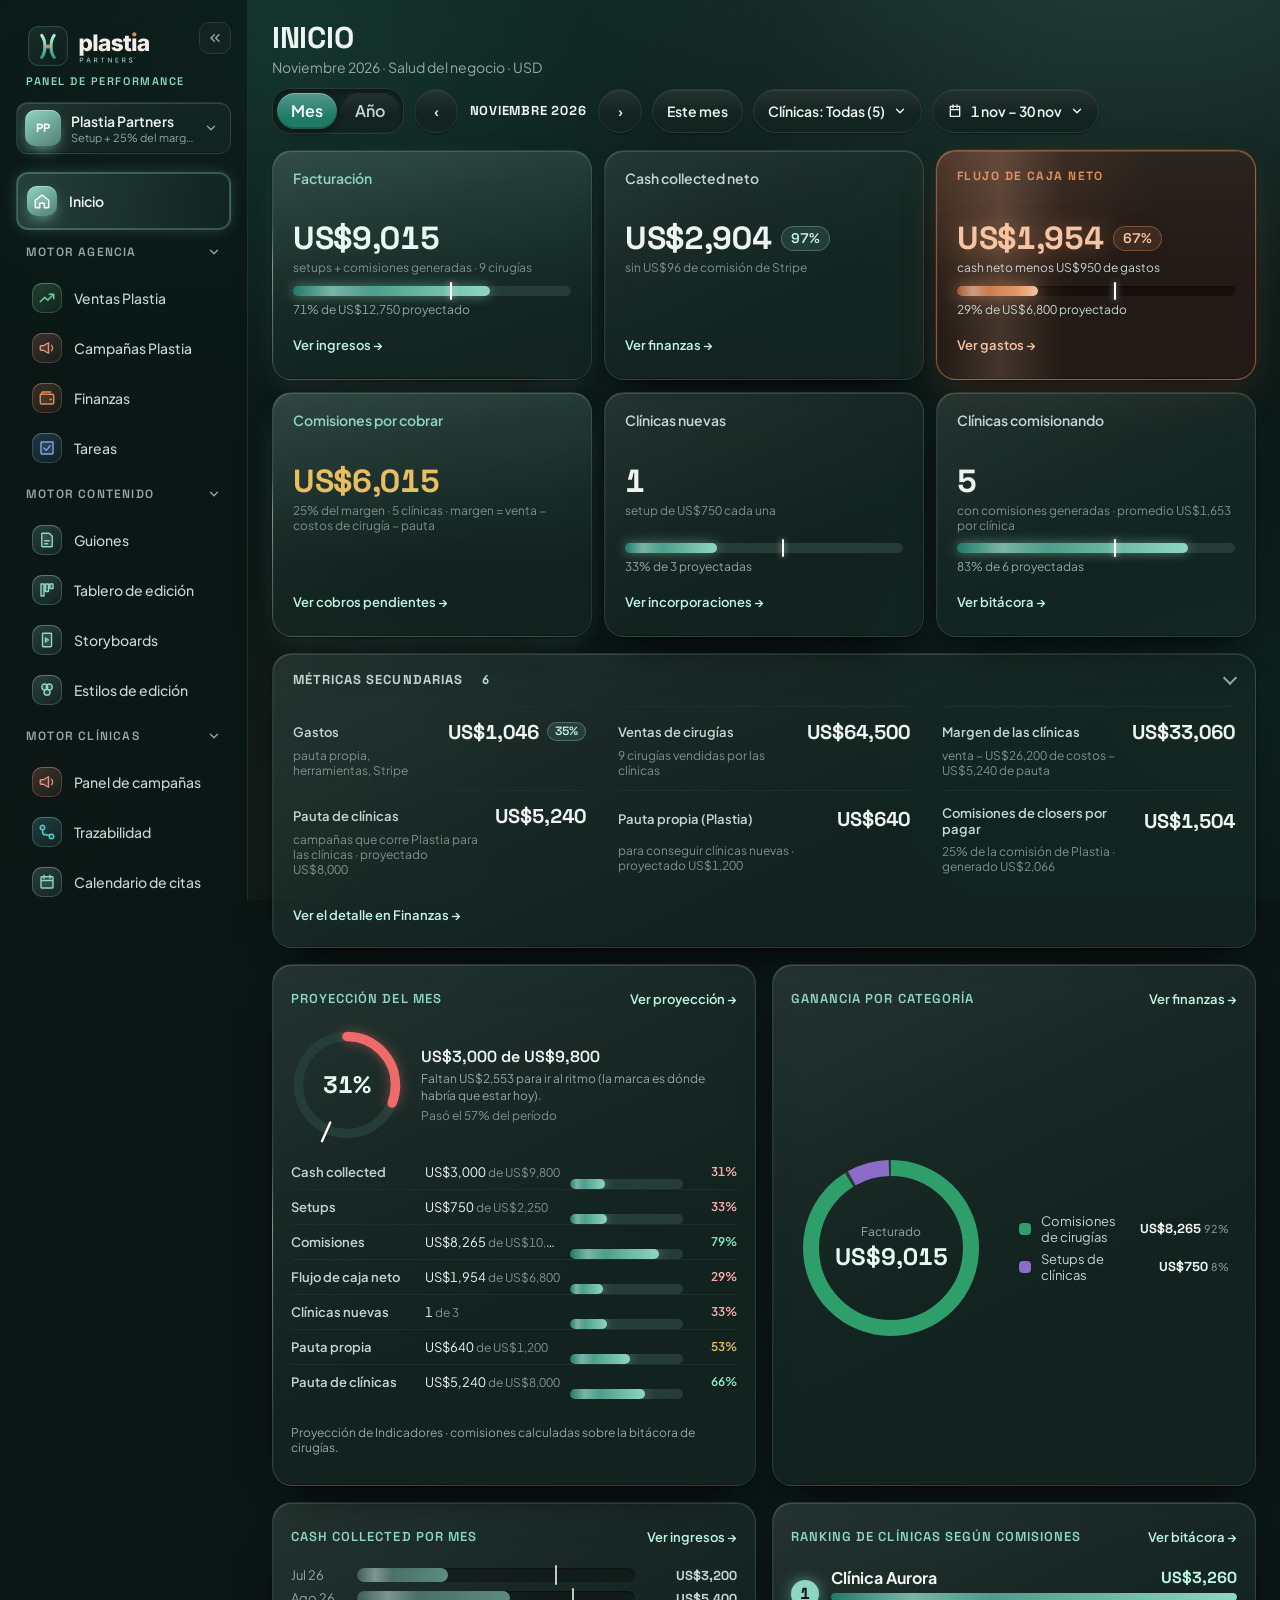
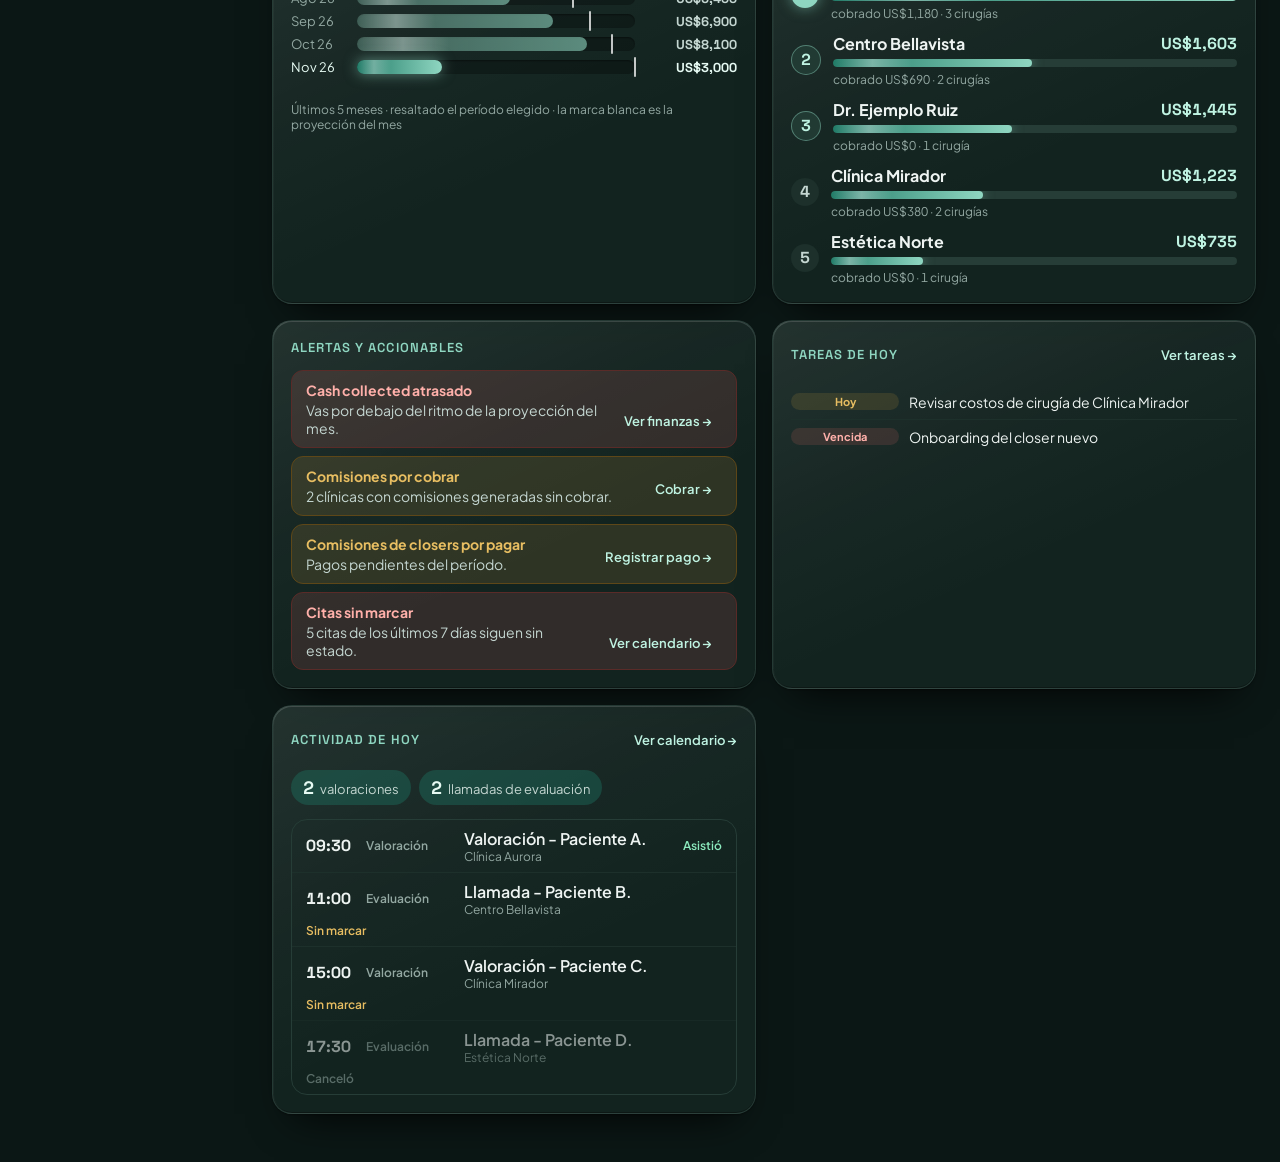
==== suite/index.html @ bf3b0881 "Fase 0: base de la suite multi-negocio - Menú lateral con selector de negocio (Plastia Partners y To" ====
<!doctype html>
<html lang="es">
<head>
<meta charset="utf-8">
<meta name="viewport" content="width=device-width, initial-scale=1, viewport-fit=cover">
<title>Suite de Agencia</title>
<link rel="preconnect" href="https://fonts.googleapis.com">
<link rel="preconnect" href="https://fonts.gstatic.com" crossorigin>
<link rel="stylesheet" href="https://fonts.googleapis.com/css2?family=Space+Grotesk:wght@500;600;700&family=Plus+Jakarta+Sans:wght@400;500;600;700&display=swap">
<!-- Un tema por negocio (tools/temas.py): mismo CSS que la suite original, solo cambian los colores -->
<link rel="stylesheet" id="tema" href="temas/plastia.css">
<script>try { if (localStorage.getItem('suite_negocio') === 'tpa') document.getElementById('tema').href = 'temas/tpa.css'; } catch (e) { /* sin almacenamiento */ }</script>
</head>
<body>
<div class="app">
  <div class="movil-barra">
    <button class="movil-btn" type="button" id="movil-menu-btn" aria-label="Abrir el menú"><svg width="24" height="24" viewBox="0 0 24 24" fill="none" stroke="currentColor" stroke-width="2.2" stroke-linecap="round"><path d="M4 7h16M4 12h11M4 17h14"/></svg></button>
    <span class="movil-titulo" id="movil-titulo">Inicio</span>
    <button class="movil-btn" type="button" aria-label="Cuenta"><svg width="24" height="24" viewBox="0 0 24 24" fill="none" stroke="currentColor" stroke-width="2" stroke-linecap="round"><path d="M12 12a4 4 0 1 0 0-8 4 4 0 0 0 0 8zM4 21a8 8 0 0 1 16 0"/></svg></button>
  </div>
  <div class="movil-velo"></div>
  <aside class="lateral" id="lateral"></aside>
  <main class="principal" id="principal"></main>
</div>
<script src="comun.js"></script>
<script src="negocios.js"></script>
<script src="app.js"></script>
</body>
</html>
---- suite/temas/plastia.css ----
/* Generado por tools/temas.py desde marca.css + app.css: solo cambian los colores. No editar a mano. */
/* Marca GDS del panel: colores y tipografías sacados de la landing (growthdentalsystem.com/vsl---agendamiento-page).
   Todos los archivos del panel usan estas variables: para ajustar la marca se toca solo este archivo.
   Reglas de uso en panel-gds/DESIGN.md. */
:root {
  color-scheme: dark;
  /* Fondos: verde oscuro (no negro), de más hundido a más elevado. Encima del fondo van luces verdes (.app) */
  --fondo: #0B1715;
  --hundido: #0F1D1A;
  --tarjeta: #13231F;
  --tarjeta-2: #182C27;
  --activo: #213A33;
  --linea: #1D302B;
  --borde: #263D37;
  --borde-fuerte: #355048;
  /* Texto */
  --texto: #EEF4F2;
  --texto-2: #C4D6D1;
  --texto-3: #93A8A2;
  --texto-4: #7D918B;
  --texto-off: #46574F;
  /* Marca */
  --acento: #1F7A66;
  --menta: #8FD6C1;
  --menta-claro: #BFF3E2;
  --menta-hielo: #E6FAF3;
  --rango: rgba(31, 122, 102, 0.38);
  /* Estados: verde = bien, rojo = mal, ámbar = atención o falta marcar */
  --verde: #3DD68C;
  --verde-texto: #8CEBBE;
  --verde-fondo: rgba(61, 214, 140, 0.14);
  --verde-borde: #1F5A43;
  --rojo: #F06A6A;
  --rojo-texto: #FFB0AA;
  --rojo-fondo: rgba(240, 106, 106, 0.14);
  --rojo-borde: #5A2B28;
  --ambar: #D9A441;
  --ambar-texto: #E8BE62;
  --ambar-fondo: rgba(217, 164, 65, 0.14);
  --ambar-borde: #5E4718;
  --ambar-oscuro: #94691F;
  --gris: #7D918B;
  --gris-texto: #C4D6D1;
  --gris-fondo: rgba(125, 145, 139, 0.16);
  /* Categorías (tipo de cita y series de gráficos) */
  --cat-virtual: #8FD6C1;
  --cat-limpieza: #7CC6D6;
  --cat-carillas: #D9907F;
  --cat-implantes: #B9A0E0;
  --cat-ortodoncia: #93A9E2;
  --cat-alineadores: #E2B07A;
  --serie-2: #93A9E2;
  --serie-3: #5FA894;
  /* Dorado «wins»: solo para logros y empujones (recuadro de wins, barra de bono) */
  /* Oro metálico (no amarillo pálido): base, brillo y sombra */
  --oro: #E08A58;
  --oro-claro: #F6C3A3;
  --oro-oscuro: #9A5530;
  --oro-fondo: rgba(224, 138, 88, 0.12);
  --oro-borde: rgba(224, 138, 88, 0.55);
  /* Forma y relieve: bordes redondeados y tarjetas con volumen (luz arriba, sombra abajo) */
  --r-chico: 12px;
  --r: 16px;
  --r-tarjeta: 20px;
  --r-grande: 24px;
  --brillo-sup: linear-gradient(180deg, rgba(255, 255, 255, 0.045), rgba(255, 255, 255, 0) 55%);
  --relieve: inset 0 1px 0 rgba(255, 255, 255, 0.06), 0 1px 2px rgba(0, 0, 0, 0.35), 0 18px 36px -22px rgba(0, 0, 0, 0.85);
  --relieve-alto: inset 0 1px 0 rgba(255, 255, 255, 0.08), 0 2px 4px rgba(0, 0, 0, 0.3), 0 26px 44px -22px rgba(0, 0, 0, 0.9);
  --nav-activo: linear-gradient(90deg, rgba(143, 214, 193, 0.2), rgba(143, 214, 193, 0.05));
  --nav-activo-sombra: inset 0 0 0 1px rgba(143, 214, 193, 0.28), 0 0 18px -6px rgba(143, 214, 193, 0.45);
  --mov: cubic-bezier(0.22, 1, 0.36, 1);
  /* Tipografía: títulos en Space Grotesk mayúscula (como la landing), texto y datos en Plus Jakarta Sans */
  --f-titulo: 'Space Grotesk', system-ui, sans-serif;
  --f-texto: 'Plus Jakarta Sans', system-ui, sans-serif;
}

body { margin: 0; background: var(--fondo); color: var(--texto); font-family: var(--f-texto); }
/* Fondo con luces: degradados verdes fijos detrás de todo (no se mueven al bajar). Van en una capa fija aparte:
   se pinta una sola vez y el scroll no la repinta (background-attachment: fixed repintaba la pantalla entera). */
.app::before { content: ''; position: fixed; inset: 0; z-index: -1; pointer-events: none; background:
  radial-gradient(900px 620px at 88% -8%, rgba(143, 214, 193, 0.17), transparent 62%),
  radial-gradient(760px 560px at 22% 4%, rgba(31, 122, 102, 0.22), transparent 64%),
  radial-gradient(820px 640px at 4% 92%, rgba(61, 214, 140, 0.08), transparent 60%),
  radial-gradient(700px 520px at 96% 78%, rgba(31, 122, 102, 0.1), transparent 62%),
  linear-gradient(180deg, #10221E, var(--fondo) 65%); }
.lateral { background: rgba(11, 23, 21, 0.72); }
.lateral nav a { transition: background-color 180ms ease-out, color 180ms ease-out, transform 180ms var(--mov); }
.lateral nav a:hover { background-color: rgba(143, 214, 193, 0.08); color: var(--texto); transform: translateX(2px); }
::selection { background: rgba(143, 214, 193, 0.32); color: #FFFFFF; }
:focus-visible { outline: 2px solid var(--menta); outline-offset: 2px; }
* { scrollbar-color: var(--borde-fuerte) transparent; }
input, select { caret-color: var(--menta); }
input::placeholder { color: var(--texto-4); }
a { color: var(--menta-claro); text-underline-offset: 3px; }
a:hover { color: #FFFFFF; }
button { font: inherit; transition: filter 150ms ease-out, background-color 150ms ease-out, border-color 150ms ease-out; }
button[data-dc-click]:hover { filter: brightness(1.15); }
#dc-raiz { font-variant-numeric: tabular-nums; }

/* Títulos */
.titulo-1 { margin: 0; font-family: var(--f-titulo); font-size: 30px; font-weight: 700; line-height: 1.05; letter-spacing: -0.01em; text-transform: uppercase; text-wrap: balance; }
.titulo-2 { margin: 0; font-family: var(--f-titulo); font-size: 16px; font-weight: 700; line-height: 1.2; letter-spacing: 0.04em; text-transform: uppercase; }

/* Tarjetas de indicadores: todas del mismo alto y con el mismo texto (nombre, valor, contexto). Las clave solo se
   distinguen por el brillo menta y, a veces, por ocupar más ancho. Rojo y verde quedan para la variación y los estados. */
.kpi { position: relative; isolation: isolate; box-sizing: border-box; min-height: 184px; background: var(--brillo-sup), var(--tarjeta); border: 1px solid var(--borde); border-radius: var(--r-tarjeta); padding: 18px 20px; display: flex; flex-direction: column; gap: 12px; min-width: 0; box-shadow: var(--relieve); transition: transform 220ms var(--mov), box-shadow 220ms ease-out, border-color 220ms ease-out; }
/* Luz que sigue al mouse (--mx / --my los pone comun.js) */
.kpi::before { content: ''; position: absolute; inset: 0; z-index: -1; border-radius: inherit; pointer-events: none; opacity: 0; transition: opacity 220ms ease-out; background: radial-gradient(260px circle at var(--mx, 50%) var(--my, 0%), rgba(143, 214, 193, 0.14), transparent 65%); }
.kpi:hover { transform: translateY(-3px); border-color: var(--borde-fuerte); box-shadow: var(--relieve-alto); }
.kpi:hover::before { opacity: 1; }
.kpi--clave { border-color: rgba(143, 214, 193, 0.42); background: linear-gradient(180deg, rgba(143, 214, 193, 0.09), rgba(143, 214, 193, 0) 70%), var(--brillo-sup), var(--tarjeta); box-shadow: var(--relieve), 0 14px 34px -18px rgba(143, 214, 193, 0.5); }
.kpi--clave:hover { border-color: rgba(143, 214, 193, 0.65); box-shadow: var(--relieve-alto), 0 18px 40px -16px rgba(143, 214, 193, 0.6); }
.kpi-cab { display: flex; justify-content: space-between; align-items: flex-start; gap: 8px; min-height: 2.6em; }
.kpi-nombre { font-size: 14px; font-weight: 600; line-height: 1.3; color: var(--texto-2); }
.kpi--clave .kpi-nombre { color: var(--menta); }
.kpi-cuerpo { flex: 1; display: flex; flex-direction: column; gap: 10px; }
.kpi-valores { display: flex; flex-direction: column; gap: 4px; min-width: 0; }
.kpi-valor { display: flex; flex-wrap: wrap; align-items: center; gap: 4px 10px; font-family: var(--f-titulo); font-size: 32px; font-weight: 700; line-height: 1.05; letter-spacing: -0.01em; font-variant-numeric: tabular-nums; color: var(--texto); }
.kpi--clave .kpi-valor { color: var(--menta-hielo); }
.kpi-sub { min-height: 1.4em; font-size: 12px; color: var(--texto-4); }
/* % dentro de la métrica: pastilla al lado del número, misma familia tipográfica, baja de peso para no competir con el valor */
.kpi-pct { display: inline-flex; align-items: center; padding: 3px 9px; border-radius: 999px; border: 1px solid rgba(143, 214, 193, 0.32); background: rgba(143, 214, 193, 0.12); font-family: var(--f-titulo); font-size: 14px; font-weight: 600; line-height: 1.2; letter-spacing: 0; color: var(--menta-claro); }
.kpi-pct:empty { display: none; }
.kpi-meta { align-self: flex-start; white-space: nowrap; padding: 2px 8px; border-radius: 999px; font-size: 12px; font-weight: 600; background: var(--linea); color: var(--texto-2); }
.kpi-meta:empty { display: none; }
.kpi-meta[data-estado="cumple"] { background: var(--verde-fondo); color: var(--verde-texto); }
.kpi-meta[data-estado="cerca"] { background: var(--ambar-fondo); color: var(--ambar-texto); }
.kpi-meta[data-estado="falta"] { background: var(--rojo-fondo); color: var(--rojo-texto); }
.kpi-spark { display: block; width: 100%; height: 34px; margin-top: auto; overflow: visible; }
.kpi-linea { fill: none; stroke: var(--menta); stroke-width: 2; stroke-linejoin: round; stroke-linecap: round; vector-effect: non-scaling-stroke; }
.kpi-area { fill: var(--menta); fill-opacity: 0.12; stroke: none; }
.pill { font-size: 12px; font-weight: 700; padding: 3px 8px; border-radius: 999px; white-space: nowrap; }

/* Cajas (paneles con fondo de tarjeta): mismo relieve que las tarjetas, sin moverse */
.caja { box-shadow: var(--relieve); }
.rend-card, .rend-mini, .ini-anillo, .fc-seccion, .rec-cabeza { box-shadow: var(--relieve); transition: transform 220ms var(--mov), box-shadow 220ms ease-out, border-color 220ms ease-out; }
.rend-card:hover, .ini-anillo:hover { transform: translateY(-2px); border-color: var(--borde-fuerte); box-shadow: var(--relieve-alto); }
/* Botones: se encienden al pasar el mouse y se hunden al tocar */
button:not(:disabled) { transition: filter 150ms ease-out, background-color 150ms ease-out, border-color 150ms ease-out, transform 150ms var(--mov), box-shadow 150ms ease-out; }
button:not(:disabled):active { transform: scale(0.97); }

/* Menú lateral: grupos desplegables (Inicio, Motor Agencia, Motor Clínicas, Administración) */
.nav-grupo { display: flex; align-items: center; justify-content: space-between; width: 100%; min-height: 36px; padding: 0 10px; border: none; border-radius: 10px; background: transparent; color: var(--texto-3); font-family: var(--f-titulo); font-size: 12px; font-weight: 600; letter-spacing: 0.1em; text-transform: uppercase; cursor: pointer; }
.nav-grupo:hover { color: var(--texto); }
.nav-grupo svg { transition: transform 150ms ease-out; }
.nav-grupo[aria-expanded="false"] svg { transform: rotate(-90deg); }
/* Íconos del menú: duotono dentro de una ficha de vidrio con el color propio de cada sección; la activa se enciende */
.nav-ico { flex: none; width: 30px; height: 30px; padding: 6px; box-sizing: border-box; border-radius: 10px; color: var(--ico, var(--menta));
  background: linear-gradient(145deg, color-mix(in srgb, var(--ico, var(--menta)) 22%, transparent), color-mix(in srgb, var(--ico, var(--menta)) 6%, transparent));
  box-shadow: inset 0 1px 0 rgba(255, 255, 255, .14), inset 0 0 0 1px color-mix(in srgb, var(--ico, var(--menta)) 26%, transparent);
  transition: transform 160ms cubic-bezier(.3, 1.6, .5, 1), box-shadow 160ms ease-out; }
.lateral nav a:hover .nav-ico { transform: translateY(-1px) scale(1.06); }
.lateral nav a:active .nav-ico { transform: scale(.94); }
.lateral nav a[style*="nav-activo"] .nav-ico { color: #FFFFFF; background: linear-gradient(145deg, var(--ico, var(--menta)), color-mix(in srgb, var(--ico, var(--menta)) 55%, #0A1614));
  box-shadow: inset 0 1px 0 rgba(255, 255, 255, .35), 0 6px 16px -6px var(--ico, var(--menta)); }
.lateral nav a[href="#resumen"] { --ico: #8FD6C1; }
.lateral nav a[href="#ag-ventas"] { --ico: #6FCF97; }
.lateral nav a[href="#ag-campanas"], .lateral nav a[href="#panel"] { --ico: #E8907A; }
.lateral nav a[href="#finanzas"] { --ico: #E08A58; }
.lateral nav a[href="#tareas"] { --ico: #7BA7E8; }
.lateral nav a[href="#nacho"] { --ico: #B49CF0; }
.lateral nav a[href^="#traz"] { --ico: #5EC8D0; }
.lateral nav a[href="#calendario"] { --ico: #8FD6C1; }
.lateral nav a[href="#pacientes"] { --ico: #E89BBE; }
.lateral nav a[href="#seguimientos"] { --ico: #E8BE62; }
.lateral nav a[href="#rendimiento"] { --ico: #F6C3A3; }
.lateral nav a[href^="#bitacora"], .lateral nav a[href="#cobros"] { --ico: #7FD1B0; }
.lateral nav a[href="#recursos"] { --ico: #A9B6F2; }
.lateral nav a[href="#indicadores"] { --ico: #F08C8C; }
.lateral nav a[href="#usuarios"] { --ico: #9FB3C8; }
@media (prefers-reduced-motion: reduce) { .nav-ico { transition: none; } }
.nav-sub { display: flex; flex-direction: column; gap: 2px; padding-left: 6px; }

/* Bloques desplegables (cualquier sección con título): clic en el título para plegar o abrir */
h2.titulo-2[data-plegable] { display: inline-flex; align-items: center; gap: 8px; cursor: pointer; user-select: none; }
h2.titulo-2[data-plegable]::after { content: ''; width: 7px; height: 7px; border-right: 2px solid var(--texto-3); border-bottom: 2px solid var(--texto-3); transform: translateY(-2px) rotate(45deg); transition: transform 150ms ease-out; }
h2.titulo-2[data-plegable][aria-expanded="false"]::after { transform: translateY(0) rotate(-45deg); }
h2.titulo-2[data-plegable]:hover { color: #FFFFFF; }
[data-plegado] { display: none !important; }

/* Calendario de citas */
.cal-barra { display: flex; flex-wrap: wrap; justify-content: space-between; align-items: flex-start; gap: 12px 20px; }
.cal-nav { display: flex; flex-direction: column; gap: 8px; min-width: 0; }
.cal-nav-fila { display: flex; flex-wrap: wrap; align-items: center; gap: 10px; }
.cal-paso { display: flex; gap: 6px; }
.cal-acciones { display: flex; flex-direction: column; align-items: flex-end; gap: 10px; margin-left: auto; }
.cal-leyenda { display: flex; flex-wrap: wrap; justify-content: flex-end; gap: 6px 14px; font-size: 12px; color: var(--texto-2); }
.titulo-cal--chico { font-size: 13px; letter-spacing: 0.06em; color: var(--texto-2); padding-left: 2px; }
@media (max-width: 720px) { .cal-acciones { align-items: flex-start; margin-left: 0; } .cal-leyenda { justify-content: flex-start; } }
.titulo-cal { margin: 0; font-family: var(--f-titulo); font-size: 18px; font-weight: 700; line-height: 1.2; letter-spacing: 0.02em; text-transform: uppercase; }
.cal-dia-num { display: flex; justify-content: space-between; align-items: baseline; width: 100%; min-height: 28px; padding: 0 2px; border: none; border-radius: 6px; background: transparent; color: var(--texto); cursor: pointer; text-align: left; }
.cal-dia-num:hover { background: var(--activo); }
.cal-mas { align-self: flex-start; min-height: 24px; padding: 0 6px; border: none; border-radius: 6px; background: transparent; color: var(--menta-claro); font-size: 11px; font-weight: 600; cursor: pointer; }
/* Semana como en GHL: columna de horas + 7 días; la cabecera queda fija al bajar */
.cal-semana-scroll { overflow: auto; max-height: 72vh; border: 1px solid var(--borde); border-radius: 16px; background: var(--hundido); }
.cal-semana { display: grid; grid-template-columns: 56px repeat(7, minmax(120px, 1fr)); min-width: 900px; }
.cal-esquina, .cal-col-cab { position: sticky; top: 0; z-index: 3; background: var(--tarjeta); border-bottom: 1px solid var(--borde-fuerte); }
.cal-col-cab { display: flex; flex-direction: column; align-items: center; gap: 3px; padding: 8px 4px; border: none; border-bottom: 1px solid var(--borde-fuerte); border-left: 1px solid var(--borde); color: var(--texto); cursor: pointer; }
.cal-horas { display: flex; flex-direction: column; }
.cal-horas span { box-sizing: border-box; padding: 2px 6px 0 0; font-size: 11px; color: var(--texto-4); text-align: right; font-variant-numeric: tabular-nums; }
.cal-col { position: relative; border-left: 1px solid var(--borde); background-image: linear-gradient(to bottom, var(--linea) 1px, transparent 1px); }
.cal-cita { box-sizing: border-box; display: flex; flex-direction: column; justify-content: center; gap: 1px; padding: 2px 6px; border: none; border-radius: 6px; overflow: hidden; font: inherit; font-size: 11px; line-height: 1.25; text-align: left; cursor: pointer; z-index: 1; }
.cal-cita strong, .cal-cita span { white-space: nowrap; overflow: hidden; text-overflow: ellipsis; }
.cal-cita strong { font-weight: 600; }
.cal-cita span { color: var(--texto-3); }
.cal-cita:hover { z-index: 2; filter: brightness(1.2); }
.cal-ahora { position: absolute; left: 0; right: 0; height: 2px; background: var(--rojo); z-index: 2; pointer-events: none; }
.cal-ahora::before { content: ''; position: absolute; left: -4px; top: -3px; width: 8px; height: 8px; border-radius: 50%; background: var(--rojo); }

/* Ficha del lead: clínica bien visible y datos con la etiqueta arriba del valor */
.ficha-clinica { align-self: flex-start; display: inline-flex; align-items: center; gap: 8px; padding: 6px 12px; border-radius: 999px; border: 1px solid rgba(143, 214, 193, 0.45); background: var(--activo); color: var(--menta-claro); font-family: var(--f-titulo); font-size: 15px; font-weight: 700; letter-spacing: 0.03em; text-transform: uppercase; }
.ficha-datos { margin: 0; display: flex; flex-direction: column; gap: 10px; font-size: 13px; }
.ficha-datos > div { display: flex; flex-direction: column; gap: 2px; min-width: 0; }
.ficha-datos dt { color: var(--texto-3); font-size: 12px; }
.ficha-datos dd { margin: 0; color: var(--texto); overflow-wrap: anywhere; }

/* Ficha comercial de la clínica: capa encima del panel del lead, mismo ancho; la flecha vuelve al lead */
.fc-capa { position: fixed; top: 0; right: 0; bottom: 0; z-index: 62; width: min(520px, 100vw); box-sizing: border-box; overflow-y: auto; padding: 18px 20px 32px; display: flex; flex-direction: column; gap: 16px; background: var(--hundido); border-left: 1px solid var(--borde-fuerte); box-shadow: -18px 0 40px rgba(0, 0, 0, 0.45); }
.fc-cabeza { display: flex; align-items: flex-start; gap: 12px; }
.fc-volver { flex: none; display: inline-flex; align-items: center; justify-content: center; width: 44px; height: 44px; border-radius: 12px; border: 1px solid var(--borde-fuerte); background: var(--tarjeta); color: var(--texto); cursor: pointer; }
.fc-volver:hover { border-color: var(--menta); color: var(--menta-claro); }
.fc-eyebrow { font-size: 12px; font-weight: 600; letter-spacing: 0.06em; text-transform: uppercase; color: var(--menta-claro); }
.fc-titulo { margin: 0; font-family: var(--f-titulo); font-size: 22px; font-weight: 700; line-height: 1.15; text-transform: uppercase; overflow-wrap: anywhere; }
.fc-rapidos { display: grid; grid-template-columns: repeat(2, minmax(0, 1fr)); gap: 10px; }
.fc-seccion { display: flex; flex-direction: column; gap: 10px; padding: 14px; border-radius: 16px; background: var(--tarjeta); border: 1px solid var(--borde); }

/* Ficha de clientes: ficha de la clínica */
.ficha-clinica--link { cursor: pointer; font-size: 15px; }
.ficha-clinica--link:hover { border-color: var(--menta); filter: brightness(1.15); }
.ficha-clinica-ver { font-family: var(--f-texto); font-size: 12px; font-weight: 600; letter-spacing: 0; text-transform: none; color: var(--texto-2); }
.rec-cabeza { display: flex; flex-wrap: wrap; justify-content: space-between; align-items: flex-end; gap: 12px; padding: 18px; border-radius: 18px; background: var(--tarjeta); border: 1px solid var(--borde); }
.rec-rapido { display: flex; flex-direction: column; gap: 6px; padding: 14px 16px; border-radius: 16px; background: var(--hundido); border: 1px solid rgba(143, 214, 193, 0.35); box-shadow: 0 0 24px rgba(143, 214, 193, 0.08); }
.rec-rapido-label { font-size: 12px; font-weight: 600; letter-spacing: 0.06em; text-transform: uppercase; color: var(--texto-3); }
.rec-rapido-valor { font-family: var(--f-titulo); font-size: 17px; font-weight: 700; line-height: 1.25; color: var(--texto); overflow-wrap: anywhere; }
.rec-det { display: flex; flex-direction: column; gap: 16px; }
.rec-modal { width: min(1040px, calc(100vw - 32px)); top: 4vh; max-height: 92vh; }
.rec-modal-barra { display: flex; align-items: center; justify-content: space-between; gap: 12px; margin-bottom: -6px; }
.rec-modal-x { margin-left: auto; width: 40px; height: 40px; border-radius: 12px; border: 1px solid var(--borde-fuerte); background: var(--tarjeta); color: var(--texto-2); font: inherit; font-size: 16px; cursor: pointer; }
.rec-modal-x:hover { color: var(--texto); border-color: var(--menta); }
.rec-campos { margin: 0; display: grid; grid-template-columns: repeat(auto-fill, minmax(260px, 1fr)); gap: 14px 20px; padding: 16px; border-radius: 18px; background: var(--tarjeta); border: 1px solid var(--borde); font-size: 14px; }
.rec-campos > div { display: flex; flex-direction: column; gap: 3px; min-width: 0; }
.rec-campos dt { font-size: 12px; color: var(--texto-3); }
.rec-campos dd { margin: 0; color: var(--texto); overflow-wrap: anywhere; line-height: 1.5; }
.rec-input { width: 100%; box-sizing: border-box; min-height: 40px; padding: 8px 10px; border-radius: 11px; border: 1px solid var(--borde-fuerte); background: var(--hundido); color: var(--texto); font: inherit; }
/* Comisión y descuentos: % de GDS y tabla de tratamientos. Descuentos = desplegable con casillas que se abre debajo
   del botón (dentro de la celda: la tabla tiene scroll horizontal y recortaría un menú flotante) */
.com-caja { display: flex; flex-direction: column; gap: 12px; }
.com-pct { display: flex; flex-direction: column; gap: 4px; padding: 14px 16px; border-radius: 16px; background: var(--hundido); border: 1px solid rgba(143, 214, 193, 0.35); box-shadow: 0 0 24px rgba(143, 214, 193, 0.08); max-width: 640px; }
.com-tabla td { vertical-align: top; }
.com-num { width: 120px; text-align: right; font-variant-numeric: tabular-nums; }
.com-chip { display: inline-flex; align-items: center; min-height: 24px; padding: 0 8px; border-radius: 999px; font-size: 12px; font-weight: 600; color: var(--menta-claro); background: var(--rango); border: 1px solid var(--acento); white-space: nowrap; }
.com-desc-btn { display: inline-flex; align-items: center; gap: 6px; min-height: 40px; max-width: 260px; padding: 0 12px; border-radius: 11px; border: 1px solid var(--borde-fuerte); background: var(--hundido); color: var(--texto); font: inherit; font-size: 13px; text-align: left; cursor: pointer; }
.com-desc-menu { margin-top: 6px; width: 290px; max-width: 100%; box-sizing: border-box; padding: 6px; background: var(--hundido); border: 1px solid var(--borde-fuerte); border-radius: 16px; box-shadow: 0 12px 30px rgba(0,0,0,0.45); }
.com-desc-op { display: flex; align-items: center; gap: 10px; width: 100%; min-height: 40px; padding: 0 10px; border: none; border-radius: 10px; background: transparent; color: var(--texto); font: inherit; font-size: 13px; text-align: left; cursor: pointer; }
.com-desc-op:hover { background: var(--activo); }
.com-quitar { min-width: 40px; min-height: 40px; border-radius: 11px; border: 1px solid var(--borde); background: transparent; color: var(--texto-3); font: inherit; cursor: pointer; }
.com-quitar:hover { color: var(--rojo-texto); border-color: var(--rojo-borde); }
.com-agregar { align-self: flex-start; min-height: 40px; padding: 0 14px; border-radius: 12px; border: 1px dashed var(--menta); background: transparent; color: var(--menta-claro); font: inherit; font-weight: 600; cursor: pointer; }

/* Rendimiento comercial: comisión, KPI contra meta, posiciones y alertas */
.sr-only { position: absolute; width: 1px; height: 1px; padding: 0; margin: -1px; overflow: hidden; clip: rect(0, 0, 0, 0); white-space: nowrap; border: 0; }
.rend-grilla { display: grid; grid-template-columns: repeat(auto-fit, minmax(170px, 1fr)); gap: 12px; }
.rend-total { grid-column: span 2; }
@media (max-width: 640px) { .rend-total { grid-column: auto; } }
.kpi--alerta { border-color: var(--ambar-borde); }
.kpi--alerta .kpi-valor { color: var(--ambar-texto); }
.rend-barra { display: block; height: 10px; margin-top: auto; border-radius: 999px; background: var(--borde); overflow: hidden; }
.rend-barra > span { display: block; height: 100%; border-radius: 999px; background: linear-gradient(90deg, var(--acento), var(--menta)); box-shadow: 0 0 12px rgba(143, 214, 193, 0.5); transition: width 600ms ease-out; }
.rend-resumen { margin: 0; color: var(--texto-2); font-size: 14px; }
.rend-resumen strong { color: var(--menta-claro); }
.rend-scroll { position: relative; overflow-x: auto; border-radius: 16px; border: 1px solid var(--borde); background: var(--tarjeta); }
.rend-tabla { width: 100%; border-collapse: collapse; font-size: 13px; }
.rend-tabla caption { padding: 10px 12px 4px; text-align: left; font-size: 12px; color: var(--texto-3); }
.rend-tabla th { padding: 8px 10px; text-align: left; font-size: 12px; font-weight: 600; letter-spacing: 0.05em; text-transform: uppercase; color: var(--texto-3); white-space: nowrap; }
.rend-tabla td { padding: 8px 10px; border-top: 1px solid var(--linea); vertical-align: middle; }
.rend-tabla .rend-num { text-align: right; font-variant-numeric: tabular-nums; white-space: nowrap; }
.rend-tabla td[data-estado="cumple"] { color: var(--verde-texto); font-weight: 700; }
.rend-tabla td[data-estado="cerca"] { color: var(--ambar-texto); font-weight: 700; }
.rend-tabla td[data-estado="falta"] { color: var(--rojo-texto); font-weight: 700; }
.rend-estado { display: inline-block; padding: 2px 9px; border-radius: 999px; font-size: 12px; font-weight: 600; background: var(--linea); color: var(--texto-2); white-space: nowrap; }
.rend-estado[data-estado="cumple"] { background: var(--verde-fondo); color: var(--verde-texto); }
.rend-estado[data-estado="cerca"] { background: var(--ambar-fondo); color: var(--ambar-texto); }
.rend-estado[data-estado="falta"] { background: var(--rojo-fondo); color: var(--rojo-texto); }
.rend-pos { display: inline-flex; align-items: center; justify-content: center; width: 28px; height: 28px; border-radius: 50%; font-family: var(--f-titulo); font-weight: 700; color: var(--texto-2); background: var(--linea); }
.rend-pos--1 { background: var(--menta); color: var(--fondo); box-shadow: 0 0 14px rgba(143, 214, 193, 0.55); }
.rend-pos--2, .rend-pos--3 { background: var(--activo); color: var(--menta-claro); border: 1px solid rgba(143, 214, 193, 0.45); }
.rend-alertas { margin: 0; padding: 0; list-style: none; display: flex; flex-direction: column; gap: 8px; }
.rend-alerta { display: flex; flex-wrap: wrap; gap: 4px 10px; padding: 10px 14px; border-radius: 12px; border: 1px solid var(--borde); background: var(--tarjeta); font-size: 14px; }
.rend-alerta strong { color: var(--texto); }
.rend-alerta span { color: var(--texto-2); }
.rend-alerta[data-nivel="falta"] { border-color: var(--rojo-borde); background: var(--rojo-fondo); }
.rend-alerta[data-nivel="falta"] strong { color: var(--rojo-texto); }
.rend-alerta[data-nivel="cerca"] { border-color: var(--ambar-borde); background: var(--ambar-fondo); }
.rend-alerta[data-nivel="cerca"] strong { color: var(--ambar-texto); }
.rend-card { display: flex; flex-direction: column; gap: 14px; padding: 18px; border-radius: 20px; background: var(--tarjeta); border: 1px solid var(--borde); }
.rend-monto { font-family: var(--f-titulo); font-size: 34px; font-weight: 700; line-height: 1.1; color: var(--menta-claro); font-variant-numeric: tabular-nums; }
.rend-mini { display: flex; flex-direction: column; gap: 6px; padding: 12px; border-radius: 16px; background: var(--hundido); border: 1px solid var(--borde); font-size: 12px; color: var(--texto-3); }
.rend-mini strong { font-family: var(--f-titulo); font-size: 22px; color: var(--texto); font-variant-numeric: tabular-nums; }
.rend-link { min-height: 32px; padding: 0 8px; border-radius: 10px; border: 1px solid var(--borde-fuerte); background: var(--hundido); color: var(--menta-claro); font: inherit; font-weight: 600; cursor: pointer; text-align: left; }
.rend-campo { display: flex; flex-direction: column; gap: 6px; font-size: 13px; color: var(--texto-2); }

/* Estilo juego (todos los menús): barra que se llena hacia la meta o contra el período anterior, con brillo al cumplir */
@keyframes juego-llenar { from { transform: scaleX(0); } to { transform: scaleX(1); } }
.juego-barra { display: block; height: 8px; border-radius: 999px; background: var(--borde); overflow: hidden; }
.juego-barra > span { display: block; height: 100%; border-radius: 999px; background: linear-gradient(90deg, var(--acento), var(--menta)); box-shadow: 0 0 10px rgba(143, 214, 193, 0.45); transform-origin: left center; animation: juego-llenar 900ms cubic-bezier(0.22, 1, 0.36, 1); transition: width 600ms ease-out; }
.juego-barra[data-estado="cumple"] > span { background: linear-gradient(90deg, var(--acento), var(--verde)); box-shadow: 0 0 14px rgba(61, 214, 140, 0.6); }
.juego-barra[data-estado="cerca"] > span { background: linear-gradient(90deg, var(--ambar-oscuro), var(--ambar)); box-shadow: 0 0 10px rgba(217, 164, 65, 0.45); }
.juego-barra[data-estado="falta"] > span { background: linear-gradient(90deg, #8A3A36, var(--rojo)); box-shadow: 0 0 10px rgba(240, 106, 106, 0.4); }
.kpi--logro { border-color: rgba(61, 214, 140, 0.5); box-shadow: 0 0 0 1px rgba(61, 214, 140, 0.12), 0 16px 34px -18px rgba(61, 214, 140, 0.55); }
.kpi--logro .kpi-meta { box-shadow: 0 0 12px rgba(61, 214, 140, 0.35); }

/* Mi rendimiento (closer): ganado, próximo objetivo y KPI cumplidos */
.juego-hero { display: grid; grid-template-columns: minmax(200px, 1fr) minmax(260px, 1.6fr) auto; gap: 14px; padding: 20px; border-radius: 22px; border: 1px solid rgba(143, 214, 193, 0.45); background: radial-gradient(120% 140% at 0% 0%, rgba(143, 214, 193, 0.16), rgba(143, 214, 193, 0) 60%), var(--tarjeta); box-shadow: 0 18px 44px -22px rgba(143, 214, 193, 0.55); }
.juego-ganado, .juego-objetivo { display: flex; flex-direction: column; gap: 6px; min-width: 0; }
.juego-objetivo { padding-left: 14px; border-left: 1px solid var(--borde); }
.juego-label { font-family: var(--f-titulo); font-size: 12px; font-weight: 600; letter-spacing: 0.1em; text-transform: uppercase; color: var(--menta); }
.juego-monto { font-family: var(--f-titulo); font-size: 44px; font-weight: 700; line-height: 1.05; letter-spacing: -0.02em; color: var(--menta-hielo); font-variant-numeric: tabular-nums; text-shadow: 0 0 26px rgba(143, 214, 193, 0.45); }
.juego-sub { font-size: 12px; color: var(--texto-3); }
.juego-cuenta { font-family: var(--f-titulo); font-size: 18px; font-weight: 700; color: var(--texto); font-variant-numeric: tabular-nums; }
.juego-pista { position: relative; display: block; height: 16px; border-radius: 999px; background: var(--borde); overflow: hidden; }
.juego-pista > span { display: block; height: 100%; border-radius: 999px; background: linear-gradient(90deg, var(--acento), var(--menta) 70%, var(--menta-hielo)); box-shadow: 0 0 20px rgba(143, 214, 193, 0.6); transform-origin: left center; animation: juego-llenar 1100ms cubic-bezier(0.22, 1, 0.36, 1); }
.juego-pista > i { position: absolute; top: 0; bottom: 0; width: 2px; margin-left: -1px; background: var(--fondo); opacity: 0.55; }
.juego-objetivo[data-gano="true"] .juego-label { color: var(--verde-texto); }
.juego-objetivo[data-gano="true"] .juego-pista > span { background: linear-gradient(90deg, var(--acento), var(--verde)); box-shadow: 0 0 22px rgba(61, 214, 140, 0.7); }
.juego-txt { margin: 0; font-size: 14px; color: var(--texto-2); }
.juego-anillo { display: flex; flex-direction: column; align-items: center; justify-content: center; gap: 6px; padding-left: 14px; border-left: 1px solid var(--borde); text-align: center; }
@media (max-width: 860px) { .juego-hero { grid-template-columns: 1fr; } .juego-objetivo, .juego-anillo { padding: 14px 0 0; border-left: none; border-top: 1px solid var(--borde); } }

/* Inicio: métricas primero; la proyección cumplida, en un anillo al costado (abajo en pantallas chicas) */
.ini-fin-layout { display: grid; grid-template-columns: minmax(0, 1fr) 232px; gap: 12px; align-items: start; }
.ini-anillo { display: flex; flex-direction: column; align-items: center; gap: 8px; padding: 18px 16px; border-radius: 18px; border: 1px solid rgba(143, 214, 193, 0.32); background: var(--tarjeta); text-align: center; }
.ini-anillo[data-estado="cerca"] { border-color: var(--ambar-borde); }
.ini-anillo[data-estado="falta"] { border-color: var(--rojo-borde); }
.ini-anillo-label { font-family: var(--f-titulo); font-size: 12px; font-weight: 600; letter-spacing: 0.1em; text-transform: uppercase; color: var(--menta); }
.ini-anillo-graf { position: relative; width: 132px; height: 132px; }
.ini-anillo-graf--chico { width: 108px; height: 108px; }
.ini-anillo-graf svg { display: block; width: 100%; height: 100%; overflow: visible; }
.ini-anillo-fondo { fill: none; stroke: var(--borde); stroke-width: 10; }
.ini-anillo-arco { fill: none; stroke: var(--menta); stroke-width: 10; stroke-linecap: round; filter: drop-shadow(0 0 6px rgba(143, 214, 193, 0.6)); transition: stroke-dasharray 900ms cubic-bezier(0.22, 1, 0.36, 1); }
.ini-anillo[data-estado="cumple"] .ini-anillo-arco, .juego-anillo[data-estado="cumple"] .ini-anillo-arco { stroke: var(--verde); filter: drop-shadow(0 0 7px rgba(61, 214, 140, 0.65)); }
.ini-anillo[data-estado="cerca"] .ini-anillo-arco, .juego-anillo[data-estado="cerca"] .ini-anillo-arco { stroke: var(--ambar); filter: drop-shadow(0 0 6px rgba(217, 164, 65, 0.5)); }
.ini-anillo[data-estado="falta"] .ini-anillo-arco, .juego-anillo[data-estado="falta"] .ini-anillo-arco { stroke: var(--rojo); filter: drop-shadow(0 0 6px rgba(240, 106, 106, 0.45)); }
.ini-anillo-marca { stroke: #FFFFFF; stroke-width: 2.5; stroke-linecap: round; }
.ini-anillo-pct { position: absolute; inset: 0; display: flex; align-items: center; justify-content: center; font-family: var(--f-titulo); font-size: 28px; font-weight: 700; color: var(--menta-hielo); font-variant-numeric: tabular-nums; }
.ini-anillo-graf--chico .ini-anillo-pct { font-size: 24px; }
.ini-anillo-monto { font-family: var(--f-titulo); font-size: 14px; font-weight: 600; color: var(--texto-2); font-variant-numeric: tabular-nums; }
.ini-anillo-txt { margin: 0; font-size: 12px; line-height: 1.4; color: var(--texto-3); }
.ini-anillo-ritmo { font-size: 12px; color: var(--texto-4); }
.ini-anillo-ritmo:empty { display: none; }
.ini-anillo-ir { min-height: 36px; padding: 0 10px; border: none; background: none; color: var(--menta-claro); font: inherit; font-size: 13px; font-weight: 600; cursor: pointer; }
@media (max-width: 900px) {
  .ini-fin-layout { grid-template-columns: 1fr; }
  .ini-anillo { display: grid; grid-template-columns: 96px minmax(0, 1fr); column-gap: 16px; row-gap: 4px; align-items: center; justify-items: start; padding: 14px 16px; text-align: left; }
  .ini-anillo > * { grid-column: 2; }
  .ini-anillo > .ini-anillo-graf { grid-column: 1; grid-row: 1 / span 6; width: 96px; height: 96px; }
  .ini-anillo .ini-anillo-pct { font-size: 22px; }
  .ini-anillo-ir { padding: 0; }
}

/* Inicio: proyección que se llena (la marca blanca es dónde habría que estar hoy), barras en las tarjetas, ranking y agenda de hoy */
.ini-barra > i { position: absolute; top: -4px; bottom: -4px; width: 2px; margin-left: -1px; border-radius: 2px; background: #FFFFFF; box-shadow: 0 0 6px rgba(255, 255, 255, 0.7); }
.ini-meta { display: flex; flex-direction: column; gap: 6px; margin-top: auto; }
.ini-barra { position: relative; overflow: visible; }
.ini-proy { font-size: 12px; color: var(--texto-3); font-variant-numeric: tabular-nums; }
.ini-fila-barra { display: flex; align-items: center; gap: 10px; }
.ini-fila-barra .rend-barra { flex: 1; margin: 0; }
.ini-fila-barra strong { min-width: 44px; text-align: right; font-variant-numeric: tabular-nums; color: var(--texto-2); }
.ini-fila-barra[data-estado="cumple"] strong { color: var(--verde-texto); }
.ini-fila-barra[data-estado="cerca"] strong { color: var(--ambar-texto); }
.ini-fila-barra[data-estado="falta"] strong { color: var(--rojo-texto); }
.ini-ranking { margin: 0; padding: 0; list-style: none; display: flex; flex-direction: column; gap: 12px; }
.ini-ranking li { display: flex; align-items: center; gap: 12px; }
.ini-ranking-cuerpo { flex: 1; min-width: 0; display: flex; flex-direction: column; gap: 5px; }
.ini-ranking-cab { display: flex; justify-content: space-between; gap: 10px; }
.ini-ranking-cab strong { overflow: hidden; text-overflow: ellipsis; white-space: nowrap; }
.ini-ranking-total { font-family: var(--f-titulo); font-weight: 700; color: var(--menta-claro); font-variant-numeric: tabular-nums; }
.ini-ranking .rend-barra { margin: 0; height: 8px; }
.ini-ranking-sub { font-size: 12px; color: var(--texto-3); }
.ini-alerta { align-items: center; justify-content: space-between; }
.ini-hoy { display: flex; flex-direction: column; border-radius: 16px; border: 1px solid var(--borde); background: var(--tarjeta); overflow: hidden; }
.ini-hoy-cita { display: flex; flex-wrap: wrap; align-items: center; gap: 6px 14px; min-height: 48px; padding: 8px 14px; border: none; border-top: 1px solid var(--linea); background: transparent; color: var(--texto); font: inherit; text-align: left; cursor: pointer; }
.ini-hoy-cita:first-child { border-top: none; }
.ini-hoy-cita:hover { background: var(--activo); }
.ini-hoy-hora { flex: none; min-width: 46px; font-family: var(--f-titulo); font-weight: 700; font-variant-numeric: tabular-nums; }
.ini-hoy-nombre { flex: 1 1 200px; min-width: 0; display: flex; flex-direction: column; }
.ini-hoy-nombre strong { font-weight: 600; overflow: hidden; text-overflow: ellipsis; white-space: nowrap; }
.ini-hoy-nombre span { font-size: 12px; color: var(--texto-3); }

/* Finanzas: gastos por categoría y casilla de comisión cobrada */
.fin-cat { display: grid; grid-template-columns: minmax(120px, 220px) 1fr auto; align-items: center; gap: 12px; font-size: 13px; }
.fin-cat .rend-barra { margin: 0; height: 8px; }
.fin-cat-n { color: var(--texto-2); }
.fin-cat-v { font-family: var(--f-titulo); font-weight: 700; font-variant-numeric: tabular-nums; white-space: nowrap; }
.fin-cat-v small { font-family: var(--f-texto); font-weight: 500; color: var(--texto-4); }
@media (max-width: 520px) { .fin-cat { grid-template-columns: 1fr auto; } .fin-cat .rend-barra { grid-column: 1 / -1; grid-row: 2; } }
.fin-cobro { display: inline-flex; align-items: center; gap: 8px; min-height: 36px; padding: 0 12px; border-radius: 999px; border: 1px solid var(--ambar-borde); background: var(--ambar-fondo); color: var(--ambar-texto); font: inherit; font-size: 13px; font-weight: 600; white-space: nowrap; cursor: pointer; }
.fin-cobro-caja { width: 14px; height: 14px; border-radius: 4px; border: 2px solid currentColor; box-sizing: border-box; }
.fin-cobro[aria-pressed="true"] { border-color: rgba(143, 214, 193, 0.5); background: var(--verde-fondo); color: var(--verde-texto); }
.fin-cobro[aria-pressed="true"] .fin-cobro-caja { background: currentColor; box-shadow: inset 0 0 0 2px var(--verde-fondo); }
@media (prefers-reduced-motion: reduce) { .rend-barra > span, .juego-barra > span, .juego-pista > span, .ini-anillo-arco { transition: none; animation: none; } }
.fin-cot { display: flex; flex-wrap: wrap; align-items: center; gap: 6px 14px; padding: 10px 14px; border-radius: 16px; background: var(--tarjeta); border: 1px solid var(--borde); }
.fin-cot-label { font-size: 12px; font-weight: 600; letter-spacing: 0.06em; text-transform: uppercase; color: var(--texto-3); }
.fin-cot strong { font-family: var(--f-titulo); font-size: 18px; font-variant-numeric: tabular-nums; color: var(--texto); }
.fin-cot-sub { font-size: 12px; color: var(--texto-4); }

/* Selector de clínicas (igual en todos los menús): buscador y «Solo» para quedarse con una clínica */
.cli-busca { width: 100%; box-sizing: border-box; min-height: 36px; margin: 0 0 6px; padding: 0 10px; border-radius: 10px; border: 1px solid var(--borde-fuerte); background: var(--tarjeta); color: var(--texto); font: inherit; font-size: 13px; }
.cli-busca:focus-visible { outline: 2px solid var(--menta); outline-offset: 1px; }
.cli-fila { display: flex; align-items: center; gap: 2px; border-radius: 10px; }
.cli-fila:hover { background: var(--tarjeta); }
.cli-solo { flex: none; min-height: 30px; padding: 0 10px; border-radius: 6px; border: none; background: transparent; color: var(--menta-claro); font: inherit; font-size: 12px; font-weight: 600; cursor: pointer; opacity: 0; }
.cli-fila:hover .cli-solo, .cli-solo:focus-visible { opacity: 1; }
.cli-solo:hover { background: var(--activo); }
@media (hover: none) { .cli-solo { opacity: 1; } }
/* Grupos del filtro de clínicas (admin): título del grupo con «Marcar todas» */
.cli-grupo { display: flex; align-items: center; justify-content: space-between; gap: 8px; padding: 10px 6px 4px 10px; }
.cli-fila + .cli-grupo { border-top: 1px solid var(--linea); margin-top: 6px; }
.cli-grupo-txt { display: flex; flex-direction: column; gap: 1px; min-width: 0; }
.cli-grupo-txt strong { font-family: var(--f-titulo); font-size: 12px; letter-spacing: 0.04em; text-transform: uppercase; color: var(--menta-claro); }
.cli-grupo-txt span { font-size: 11px; color: var(--texto-3); }
.cli-marcar { flex: none; min-height: 30px; padding: 0 10px; border-radius: 6px; border: 1px solid var(--borde-fuerte); background: transparent; color: var(--texto-2); font: inherit; font-size: 12px; font-weight: 600; cursor: pointer; white-space: nowrap; }
.cli-marcar:hover { background: var(--activo); color: var(--texto); }

/* ===== Sistema visual v4 (C2): componentes comunes para todos los menús ===== */

/* Grilla simétrica de tarjetas: --n columnas en escritorio (las pone grillaEstilo() de comun.js según cuántas hay);
   en tablet y celular, 2 columnas y la última, si queda sola, ocupa la fila entera. Nunca queda una tarjeta huérfana. */
.grilla { display: grid; gap: 12px; grid-template-columns: repeat(var(--n, 4), minmax(0, 1fr)); }
@media (max-width: 1100px) {
  .grilla { grid-template-columns: repeat(2, minmax(0, 1fr)); }
  .grilla > :last-child:nth-child(odd) { grid-column: 1 / -1; }
}
@media (max-width: 480px) { .grilla .kpi { padding: 14px; } .grilla .kpi-valor { font-size: 26px; } }
/* Bloques lado a lado (ej. ranking junto a clínicas activas): dos columnas iguales, una en pantallas chicas */
.bloques { display: grid; gap: 16px; grid-template-columns: repeat(2, minmax(0, 1fr)); align-items: stretch; }
.bloques > * { min-width: 0; }
@media (max-width: 1000px) { .bloques { grid-template-columns: 1fr; } }

/* Métricas secundarias: un solo bloque de ancho completo debajo de las clave, en lista que se pliega (el estado se
   guarda en el navegador; lo maneja dcPostRender con data-sec="<clave>"). */
.sec { border-radius: var(--r-tarjeta); border: 1px solid var(--borde); background: var(--brillo-sup), var(--tarjeta); box-shadow: var(--relieve); overflow: hidden; }
.sec-cab { display: flex; align-items: center; gap: 10px; width: 100%; min-height: 52px; padding: 0 20px; border: none; background: transparent; color: var(--texto-2); font-family: var(--f-titulo); font-size: 13px; font-weight: 700; letter-spacing: 0.08em; text-transform: uppercase; text-align: left; cursor: pointer; }
.sec-cab:hover { color: var(--texto); background: rgba(143, 214, 193, 0.05); }
.sec-n { padding: 2px 9px; border-radius: 999px; background: var(--linea); font-family: var(--f-texto); font-size: 12px; font-weight: 700; letter-spacing: 0; color: var(--texto-2); }
.sec-flecha { margin-left: auto; width: 8px; height: 8px; border-right: 2px solid var(--texto-3); border-bottom: 2px solid var(--texto-3); transform: translateY(-2px) rotate(45deg); transition: transform 200ms var(--mov); }
.sec-cab[aria-expanded="false"] .sec-flecha { transform: translateY(0) rotate(-45deg); }
.sec-lista { margin: 0; padding: 0 20px 6px; list-style: none; display: grid; grid-template-columns: repeat(3, minmax(0, 1fr)); column-gap: 32px; }
.sec[data-sec-cerrado] .sec-lista { display: none; }
.sec-item { display: grid; grid-template-columns: minmax(0, 1fr) auto; grid-template-areas: "nombre valor" "sub delta"; gap: 3px 12px; align-items: center; padding: 12px 0; border-top: 1px solid var(--linea); }
.sec-nombre { grid-area: nombre; font-size: 13px; font-weight: 600; color: var(--texto-2); }
.sec-valor { grid-area: valor; justify-self: end; display: inline-flex; align-items: center; gap: 8px; font-family: var(--f-titulo); font-size: 20px; font-weight: 700; font-variant-numeric: tabular-nums; }
.sec-valor .kpi-pct { padding: 1px 7px; font-size: 12px; }
.sec-sub { grid-area: sub; display: flex; flex-wrap: wrap; align-items: center; gap: 4px 8px; font-size: 12px; color: var(--texto-4); }
.sec-delta { grid-area: delta; justify-self: end; }
@media (max-width: 1100px) { .sec-lista { grid-template-columns: repeat(2, minmax(0, 1fr)); } }
@media (max-width: 560px) { .sec-lista { grid-template-columns: 1fr; } .sec-cab, .sec-lista { padding-left: 16px; padding-right: 16px; } }

/* Filtros y desplegables con la marca: todo <select> (categorías de Finanzas, closer, clínica, rol…). En navegadores
   que lo permiten (Chrome) la lista que se abre también es propia: fondo hundido, opciones redondeadas, elegida en menta. */
select { cursor: pointer; transition: border-color 150ms ease-out, box-shadow 150ms ease-out; }
select:hover { border-color: rgba(143, 214, 193, 0.6) !important; }
select:focus-visible { outline: none; border-color: var(--menta) !important; box-shadow: 0 0 0 3px rgba(143, 214, 193, 0.22); }
@supports (appearance: base-select) {
  select, ::picker(select) { appearance: base-select; }
  select { display: inline-flex; align-items: center; gap: 10px; }
  select::picker-icon { color: var(--menta); transition: rotate 200ms var(--mov); }
  select:open::picker-icon { rotate: 180deg; }
  ::picker(select) { margin-top: 6px; padding: 6px; border: 1px solid var(--borde-fuerte); border-radius: var(--r); background: var(--hundido); color: var(--texto); box-shadow: 0 18px 40px rgba(0, 0, 0, 0.55); max-height: 340px; }
  select option { display: flex; align-items: center; gap: 8px; min-height: 40px; padding: 0 12px; border-radius: 10px; color: var(--texto-2); font-size: 14px; }
  select option:hover, select option:focus-visible { background: var(--activo); color: #FFFFFF; outline: none; }
  select option:checked { background: var(--rango); color: var(--menta-hielo); font-weight: 600; }
  select option::checkmark { color: var(--menta); }
}
input[type="date"]::-webkit-calendar-picker-indicator { cursor: pointer; opacity: 1; filter: invert(86%) sepia(18%) saturate(420%) hue-rotate(95deg); }
input[type="date"]:hover, input[type="text"]:hover, input[type="number"]:hover, input[type="search"]:hover, textarea:hover { border-color: rgba(143, 214, 193, 0.5) !important; }
input:focus-visible, textarea:focus-visible { outline: none; border-color: var(--menta) !important; box-shadow: 0 0 0 3px rgba(143, 214, 193, 0.22); }

/* Recuadro dorado de «wins»: logros y empujones (bono, récord, «te faltan N para…»). Dorado = premio; no es estado. */
@keyframes wins-brillo { 0%, 62% { transform: translateX(-120%) skewX(-18deg); } 100% { transform: translateX(220%) skewX(-18deg); } }
.wins { position: relative; overflow: hidden; display: flex; flex-direction: column; gap: 10px; padding: 18px 20px; border-radius: var(--r-tarjeta); border: 1px solid var(--oro-borde); background: radial-gradient(120% 140% at 0% 0%, rgba(224, 138, 88, 0.2), rgba(224, 138, 88, 0) 58%), var(--brillo-sup), #221A15; box-shadow: var(--relieve), 0 0 0 1px rgba(224, 138, 88, 0.14), 0 18px 46px -18px rgba(224, 138, 88, 0.5); }
.wins::before { content: ''; position: absolute; inset: 0; border-radius: inherit; pointer-events: none; box-shadow: inset 0 0 0 1px rgba(224, 138, 88, 0.24), inset 0 0 46px rgba(224, 138, 88, 0.2); opacity: 0; animation: wins-latido 3.6s ease-in-out infinite; }
/* Latido: solo cambia la opacidad de un brillo interior (lo mueve la GPU, no repinta la tarjeta) */
@keyframes wins-latido { 50% { opacity: 1; } }
.wins::after { content: ''; position: absolute; top: 0; bottom: 0; left: 0; width: 40%; pointer-events: none; background: linear-gradient(90deg, transparent, rgba(246, 195, 163, 0.16), transparent); animation: wins-brillo 5s ease-in-out infinite; }
.wins-label { font-family: var(--f-titulo); font-size: 12px; font-weight: 700; letter-spacing: 0.12em; text-transform: uppercase; color: var(--oro); }
.wins-monto { font-family: var(--f-titulo); font-size: 40px; font-weight: 700; line-height: 1.05; color: var(--oro-claro); font-variant-numeric: tabular-nums; text-shadow: 0 0 24px rgba(224, 138, 88, 0.45); }
.wins-txt { margin: 0; font-size: 14px; color: var(--texto-2); }
.wins-barra { display: block; height: 12px; border-radius: 999px; background: rgba(0, 0, 0, 0.35); box-shadow: inset 0 1px 2px rgba(0, 0, 0, 0.5); overflow: hidden; }
.wins-barra > span { position: relative; display: block; height: 100%; border-radius: 999px; background: linear-gradient(90deg, var(--oro-oscuro), var(--oro) 70%, var(--oro-claro)); box-shadow: 0 0 16px rgba(224, 138, 88, 0.6); transform-origin: left center; animation: juego-llenar 1100ms var(--mov); overflow: hidden; }
/* Mi rendimiento: el próximo objetivo (bono) es el recuadro de wins */
.juego-objetivo .juego-label { color: var(--oro); }
.juego-objetivo .juego-pista > span, .juego-objetivo[data-gano="true"] .juego-pista > span { background: linear-gradient(90deg, var(--oro-oscuro), var(--oro) 70%, var(--oro-claro)); box-shadow: 0 0 20px rgba(224, 138, 88, 0.6); }
.juego-objetivo[data-gano="true"] .juego-label { color: var(--oro-claro); text-shadow: 0 0 14px rgba(224, 138, 88, 0.6); }

/* Barras que se llenan (todas) y un destello que las recorre cada tanto (solo transform: no repinta) */
@keyframes barra-destello { 0%, 70% { transform: translateX(-100%); } 100% { transform: translateX(250%); } }
.rend-barra > span { transform-origin: left center; animation: juego-llenar 900ms var(--mov); }
.rend-barra > span, .juego-barra > span, .juego-pista > span { position: relative; overflow: hidden; }
.rend-barra > span::after, .juego-barra > span::after, .juego-pista > span::after, .wins-barra > span::after { content: ''; position: absolute; top: 0; bottom: 0; left: 0; width: 40%; background: linear-gradient(90deg, transparent, rgba(255, 255, 255, 0.35), transparent); animation: barra-destello 3.4s ease-in-out 1s infinite; }
/* Tarjeta que cumplió la meta: un destello al aparecer */
.kpi--logro::after { content: ''; position: absolute; inset: 0; border-radius: inherit; pointer-events: none; background: linear-gradient(105deg, transparent 35%, rgba(140, 235, 190, 0.16) 50%, transparent 65%); background-size: 250% 100%; animation: logro-destello 1600ms var(--mov) 300ms both; }
@keyframes logro-destello { from { background-position: 120% 0; } to { background-position: -40% 0; } }
/* Entrada suave de las tarjetas al cambiar de menú */
@keyframes aparecer { from { opacity: 0; transform: translateY(6px); } to { opacity: 1; transform: none; } }
/* (fill backwards: al terminar no deja un transform fijo, así el hover puede levantar la tarjeta) */
.kpi, .sec, .rend-card { animation: aparecer 420ms var(--mov) backwards; }

@media (prefers-reduced-motion: reduce) {
  .kpi, .sec, .wins, .rend-card, .wins-barra > span, .wins::after, .kpi--logro::after,
  .rend-barra > span::after, .juego-barra > span::after, .juego-pista > span::after, .wins-barra > span::after { animation: none; }
  .kpi:hover, .rend-card:hover, .ini-anillo:hover, .lateral nav a:hover { transform: none; }
}

/* ===== Finanzas (C3) ===== */
.kpi-ir { align-self: flex-start; margin-top: auto; min-height: 32px; padding: 0; border: none; background: none; color: var(--menta-claro); font: inherit; font-size: 13px; font-weight: 600; cursor: pointer; }
.kpi-ir:hover { color: var(--menta-hielo); text-decoration: underline; text-underline-offset: 3px; }
.sec-pie, .sec-cuerpo { padding: 4px 20px 16px; }
.sec-cuerpo { display: flex; flex-direction: column; gap: 12px; }
.sec[data-sec-cerrado] .sec-pie, .sec[data-sec-cerrado] .sec-cuerpo { display: none; }
.fin-h3 { margin: 0; font-family: var(--f-titulo); font-size: 13px; font-weight: 600; letter-spacing: 0.08em; text-transform: uppercase; color: var(--menta); }
.fin-chico { min-height: 34px; padding: 0 12px; border-radius: 10px; border: 1px solid var(--borde-fuerte); background: transparent; color: var(--menta-claro); font: inherit; font-size: 13px; font-weight: 600; cursor: pointer; transition: background 150ms ease-out, border-color 150ms ease-out; }
.fin-chico:hover { background: var(--activo); border-color: var(--menta); }
.fin-boton { min-height: 44px; padding: 0 16px; border-radius: 12px; border: none; background: var(--acento); color: #FFFFFF; font: inherit; font-weight: 600; cursor: pointer; box-shadow: 0 10px 24px -12px rgba(143, 214, 193, 0.6); transition: transform 150ms var(--mov), filter 150ms ease-out; }
.fin-boton:hover { transform: translateY(-1px); filter: brightness(1.12); }
.fin-bloque { display: flex; flex-direction: column; gap: 12px; }
.fin-bloque-cab { display: flex; flex-wrap: wrap; justify-content: space-between; align-items: flex-end; gap: 10px; }
.fin-total { font-family: var(--f-titulo); font-size: 22px; color: var(--menta-claro); font-variant-numeric: tabular-nums; }
.fin-cats { gap: 4px; padding: 10px 12px; }
.fin-cats:empty { display: none; }
/* Barra de categoría que filtra el listado: toda la fila es el botón */
.fin-cat--filtro { width: 100%; min-height: 40px; padding: 4px 8px; border: 1px solid transparent; border-radius: 12px; background: transparent; color: inherit; font: inherit; font-size: 13px; text-align: left; cursor: pointer; transition: background 150ms ease-out, border-color 150ms ease-out; }
.fin-cat--filtro:hover { background: rgba(143, 214, 193, 0.06); }
.fin-cat--filtro[aria-pressed="true"] { background: var(--rango); border-color: var(--acento); }
.fin-cat--filtro[aria-pressed="true"] .fin-cat-n { color: var(--menta-hielo); font-weight: 600; }
/* Chips de opciones (estado del reparto) */
.fin-chips { display: inline-flex; flex-wrap: wrap; gap: 4px; align-self: flex-start; padding: 4px; border-radius: 12px; border: 1px solid var(--borde); background: var(--tarjeta); }
.fin-chips button { min-height: 34px; padding: 0 12px; border: none; border-radius: 9px; background: transparent; color: var(--texto-2); font: inherit; font-size: 13px; font-weight: 600; cursor: pointer; transition: background 150ms ease-out, color 150ms ease-out; }
.fin-chips button:hover { color: var(--texto); background: rgba(143, 214, 193, 0.06); }
.fin-chips button[aria-pressed="true"] { background: var(--acento); color: #FFFFFF; }
/* Estado del reparto de cada ingreso */
.fin-rep { display: inline-flex; align-items: center; gap: 6px; min-height: 22px; padding: 0 9px; border-radius: 999px; font-size: 12px; font-weight: 700; white-space: nowrap; }
.fin-rep::before { content: ''; width: 6px; height: 6px; border-radius: 50%; background: currentColor; }
.fin-rep[data-est="repartido"] { background: var(--verde-fondo); color: var(--verde-texto); }
.fin-rep[data-est="pendiente"] { background: var(--ambar-fondo); color: var(--ambar-texto); }
.fin-rep[data-est="reservas"] { background: var(--oro-fondo); color: var(--oro-claro); }
.fin-cat[data-est="pendiente"] .rend-barra > span { background: linear-gradient(90deg, var(--ambar-oscuro), var(--ambar)); box-shadow: 0 0 12px rgba(217, 164, 65, 0.45); }
.fin-cat[data-est="reservas"] .rend-barra > span { background: linear-gradient(90deg, var(--oro-oscuro), var(--oro)); box-shadow: 0 0 12px rgba(224, 138, 88, 0.45); }
/* Reparto en el formulario */
#fin-ingresos .rend-link { white-space: nowrap; }
.fin-cats .fin-cat-v, .fin-cat[data-est] .fin-cat-v { min-width: 120px; text-align: right; }
.fin-rep-form { display: flex; flex-direction: column; gap: 10px; padding: 14px; border-radius: 16px; background: var(--hundido); border: 1px solid var(--borde-fuerte); }
.fin-quitar { flex: none; width: 42px; height: 42px; border-radius: 12px; border: 1px solid var(--borde-fuerte); background: transparent; color: var(--texto-3); font: inherit; font-size: 18px; cursor: pointer; }
.fin-quitar:hover { color: var(--rojo-texto); border-color: var(--rojo-texto); }
.fin-queda { display: flex; flex-wrap: wrap; align-items: baseline; gap: 4px 12px; padding: 10px 12px; border-radius: 12px; background: var(--rango); font-size: 13px; color: var(--texto-2); }
.fin-queda strong { font-family: var(--f-titulo); font-size: 20px; color: var(--menta-hielo); font-variant-numeric: tabular-nums; }
.fin-queda[data-mal="true"] { background: var(--rojo-fondo); }
.fin-queda[data-mal="true"] strong { color: var(--rojo-texto); }
/* Ganancia por categoría: dona sobre el cash neto. Al pasar por un arco o por su fila de la leyenda, el centro muestra
   la categoría, su monto y su % (y los demás arcos se apagan). */
.fin-dona { display: grid; grid-template-columns: 200px minmax(0, 1fr); align-items: center; gap: 20px; }
.fin-dona-graf { position: relative; width: 200px; height: 200px; }
.fin-dona-graf svg { display: block; width: 100%; height: 100%; overflow: visible; }
.fin-dona-graf .fin-dona-capa { position: absolute; inset: 0; pointer-events: none; }
.fin-dona-capa .fin-dona-arco { pointer-events: stroke; }
.fin-dona-fondo { fill: none; stroke: var(--borde); stroke-width: 16; }
.fin-dona-arco { fill: none; stroke-width: 16; cursor: pointer; transition: stroke-width 180ms var(--mov), opacity 180ms ease-out; animation: dona-aparecer 900ms var(--mov) backwards; }
@keyframes dona-aparecer { from { opacity: 0; stroke-width: 4; } }
.fin-dona-centro { position: absolute; inset: 34px; display: flex; flex-direction: column; align-items: center; justify-content: center; gap: 2px; text-align: center; pointer-events: none; }
.fin-dona-centro span { font-size: 12px; line-height: 1.25; color: var(--texto-3); }
.fin-dona-centro strong { font-family: var(--f-titulo); font-size: 24px; font-weight: 700; color: var(--menta-hielo); font-variant-numeric: tabular-nums; }
.fin-dona-det { display: none; }
.fin-dona-ley { margin: 0; padding: 0; list-style: none; display: flex; flex-direction: column; gap: 2px; }
.fin-dona-ley li { display: grid; grid-template-columns: 12px minmax(0, 1fr) auto; align-items: center; gap: 10px; min-height: 36px; padding: 0 8px; border-radius: 10px; font-size: 13px; cursor: default; transition: background 150ms ease-out; }
.fin-dona-ley li:hover, .fin-dona-ley li:focus-visible { background: rgba(143, 214, 193, 0.08); outline: none; }
.fin-dona-color { width: 12px; height: 12px; border-radius: 4px; }
.fin-dona-n { color: var(--texto-2); }
.fin-dona-v { font-family: var(--f-titulo); font-weight: 700; font-variant-numeric: tabular-nums; white-space: nowrap; }
.fin-dona-v small { font-family: var(--f-texto); font-weight: 500; color: var(--texto-4); }
.fin-dona:has([data-i]:hover, li[data-i]:focus-visible) .fin-dona-total { display: none; }
.fin-dona:has([data-i]:hover, li[data-i]:focus-visible) .fin-dona-arco { opacity: 0.35; }
.fin-dona:has([data-i="0"]:hover, li[data-i="0"]:focus-visible) :is(.fin-dona-det, .fin-dona-arco)[data-i="0"],
.fin-dona:has([data-i="1"]:hover, li[data-i="1"]:focus-visible) :is(.fin-dona-det, .fin-dona-arco)[data-i="1"],
.fin-dona:has([data-i="2"]:hover, li[data-i="2"]:focus-visible) :is(.fin-dona-det, .fin-dona-arco)[data-i="2"],
.fin-dona:has([data-i="3"]:hover, li[data-i="3"]:focus-visible) :is(.fin-dona-det, .fin-dona-arco)[data-i="3"],
.fin-dona:has([data-i="4"]:hover, li[data-i="4"]:focus-visible) :is(.fin-dona-det, .fin-dona-arco)[data-i="4"],
.fin-dona:has([data-i="5"]:hover, li[data-i="5"]:focus-visible) :is(.fin-dona-det, .fin-dona-arco)[data-i="5"] { display: flex; opacity: 1; stroke-width: 20; }
@media (max-width: 560px) { .fin-dona { grid-template-columns: 1fr; justify-items: center; } .fin-dona-ley { width: 100%; } }
@media (prefers-reduced-motion: reduce) { .fin-dona-arco { animation: none; transition: none; } .fin-boton:hover { transform: none; } }

/* ===== Inicio (C7): bloques de a dos con su acceso al menú ===== */
.ini-bloque { display: flex; flex-direction: column; gap: 14px; min-width: 0; }
.ini-bloque-cab { display: flex; flex-wrap: wrap; justify-content: space-between; align-items: center; gap: 6px 12px; }
.ini-bloque-cab .kpi-ir { margin-top: 0; align-self: center; }
.ini-nota { font-size: 12px; color: var(--texto-3); }
.ini-nota:empty { display: none; }
/* Proyección: anillo + texto arriba, cumplimiento por línea abajo */
.ini-proy-cuerpo { display: flex; align-items: center; gap: 18px; }
.ini-proy-cuerpo .ini-anillo-graf { flex: none; width: 112px; height: 112px; }
.ini-proy-cuerpo .ini-anillo-pct { font-size: 24px; }
.ini-proy-txt { display: flex; flex-direction: column; gap: 4px; min-width: 0; }
.ini-proy-txt .ini-anillo-monto { font-size: 16px; color: var(--texto); }
.ini-proyeccion[data-estado="cumple"] .ini-anillo-arco { stroke: var(--verde); filter: drop-shadow(0 0 7px rgba(61, 214, 140, 0.65)); }
.ini-proyeccion[data-estado="cerca"] .ini-anillo-arco { stroke: var(--ambar); filter: drop-shadow(0 0 6px rgba(217, 164, 65, 0.5)); }
.ini-proyeccion[data-estado="falta"] .ini-anillo-arco { stroke: var(--rojo); filter: drop-shadow(0 0 6px rgba(240, 106, 106, 0.45)); }
.ini-lineas { margin: 0; padding: 0; list-style: none; display: flex; flex-direction: column; }
.ini-lineas li { display: grid; grid-template-columns: minmax(0, 1.1fr) minmax(0, 1.2fr) minmax(60px, 1fr) 44px; align-items: center; gap: 10px; min-height: 34px; border-top: 1px solid var(--linea); font-size: 13px; }
.ini-lineas li:first-child { border-top: none; }
.ini-linea-n { font-weight: 600; color: var(--texto-2); }
.ini-linea-v { font-variant-numeric: tabular-nums; white-space: nowrap; overflow: hidden; text-overflow: ellipsis; }
.ini-linea-v small { color: var(--texto-4); font-size: 12px; }
@media (max-width: 560px) { .ini-lineas li { grid-template-columns: minmax(0, 1fr) auto 44px; } .ini-lineas .rend-barra { display: none; } }
/* Cash collected por mes: barras horizontales, el período elegido resaltado y la marca de la proyección */
.ini-meses { margin: 0; padding: 0; list-style: none; display: flex; flex-direction: column; gap: 6px; }
.ini-meses li { display: grid; grid-template-columns: 56px minmax(0, 1fr) 92px; align-items: center; gap: 10px; font-size: 13px; }
.ini-mes-n { color: var(--texto-3); font-variant-numeric: tabular-nums; }
.ini-mes-v { text-align: right; font-family: var(--f-titulo); font-weight: 700; font-variant-numeric: tabular-nums; color: var(--texto-2); }
.ini-mes-barra { position: relative; display: block; height: 14px; border-radius: 999px; background: rgba(0, 0, 0, 0.28); box-shadow: inset 0 1px 2px rgba(0, 0, 0, 0.45); }
.ini-mes-barra > span { position: relative; display: block; height: 100%; border-radius: 999px; overflow: hidden; background: linear-gradient(90deg, rgba(143, 214, 193, 0.35), rgba(143, 214, 193, 0.6)); transform-origin: left center; animation: juego-llenar 900ms var(--mov); }
.ini-mes-barra > i { position: absolute; top: -3px; bottom: -3px; width: 2px; margin-left: -1px; border-radius: 2px; background: #FFFFFF; opacity: 0.75; }
.ini-meses li[data-actual="true"] .ini-mes-n, .ini-meses li[data-actual="true"] .ini-mes-v { color: var(--menta-hielo); }
.ini-meses li[data-actual="true"] .ini-mes-barra > span { background: linear-gradient(90deg, var(--acento), var(--menta)); box-shadow: 0 0 14px rgba(143, 214, 193, 0.55); }
.ini-meses li[data-cumple="true"] .ini-mes-barra > span { background: linear-gradient(90deg, #1F8F5B, var(--verde)); box-shadow: 0 0 14px rgba(61, 214, 140, 0.5); }
.ini-mes-barra > span::after { content: ''; position: absolute; top: 0; bottom: 0; left: 0; width: 40%; background: linear-gradient(90deg, transparent, rgba(255, 255, 255, 0.3), transparent); animation: barra-destello 3.4s ease-in-out 1s infinite; }
/* Conteo de citas de hoy */
.ini-cuentas { display: flex; flex-wrap: wrap; gap: 8px; }
.ini-cuenta { display: inline-flex; align-items: baseline; gap: 6px; padding: 6px 12px; border-radius: 999px; background: var(--rango); font-size: 13px; color: var(--texto-2); }
.ini-cuenta strong { font-family: var(--f-titulo); font-size: 18px; color: var(--menta-hielo); font-variant-numeric: tabular-nums; }
.ini-bloque .ini-hoy { background: transparent; }
.ini-bloque .rend-alertas { margin: 0; }
/* Cotización del dólar */
.ini-cot { display: flex; flex-wrap: wrap; align-items: center; gap: 12px 20px; padding: 14px 18px; border-radius: var(--r-tarjeta); background: var(--brillo-sup), var(--tarjeta); border: 1px solid var(--borde); box-shadow: var(--relieve); }
/* Inicio del closer y el doctor */
.ini-wins { justify-content: center; min-height: 100%; box-sizing: border-box; }
.ini-wins .kpi-ir { margin-top: 4px; }
.ini-est { font-size: 12px; font-weight: 600; color: var(--texto-3); white-space: nowrap; }
.ini-est[data-estado="cumple"] { color: var(--verde-texto); }
.ini-est[data-estado="cerca"] { color: var(--ambar-texto); }
.ini-est[data-estado="falta"] { color: var(--rojo-texto); }
.ini-pend-tipo { flex: none; min-width: 92px; padding: 2px 8px; border-radius: 999px; font-size: 11px; font-weight: 700; text-align: center; background: var(--ambar-fondo); color: var(--ambar-texto); }
.ini-pend-tipo[data-nivel="falta"] { background: var(--rojo-fondo); color: var(--rojo-texto); }
@media (prefers-reduced-motion: reduce) { .ini-mes-barra > span, .ini-mes-barra > span::after { animation: none; } }
.ini-bloque > .fin-dona, .ini-bloque > sc-if > .fin-dona { flex: 1; }

/* --- Vidrio (v5): tarjetas y paneles traslúcidos sobre las luces del fondo, con canto iluminado arriba y sombra abajo.
   Leve: da volumen y separa lo tangible (métricas, paneles) del fondo sin perder lo minimalista. --- */
:root {
  --vidrio: linear-gradient(155deg, rgba(255, 255, 255, 0.075), rgba(255, 255, 255, 0.018) 38%, rgba(255, 255, 255, 0) 62%), rgba(24, 44, 39, 0.6);
  --vidrio-borde: rgba(191, 243, 226, 0.11);
  --canto: inset 0 1px 0 rgba(255, 255, 255, 0.14), inset 1px 0 0 rgba(255, 255, 255, 0.035), inset 0 -1px 0 rgba(0, 0, 0, 0.3);
  --relieve: var(--canto), 0 1px 2px rgba(0, 0, 0, 0.4), 0 22px 40px -22px rgba(0, 0, 0, 0.95);
  --relieve-alto: inset 0 1px 0 rgba(255, 255, 255, 0.2), inset 1px 0 0 rgba(255, 255, 255, 0.05), inset 0 -1px 0 rgba(0, 0, 0, 0.3), 0 3px 6px rgba(0, 0, 0, 0.35), 0 30px 50px -22px rgba(0, 0, 0, 1);
}
/* Sin backdrop-filter (era lo más caro al hacer scroll): detrás solo hay degradados suaves, así que la transparencia
   sola da el mismo vidrio que con desenfoque */
.kpi, .sec, .rend-card, .rend-mini { background: var(--vidrio); border-color: var(--vidrio-borde); }
.kpi--clave { background: linear-gradient(180deg, rgba(143, 214, 193, 0.11), rgba(143, 214, 193, 0) 70%), var(--vidrio); }
/* Las cajas traen el fondo en línea (var(--tarjeta)): el vidrio lo pisa */
.caja { background: var(--vidrio) !important; border-color: var(--vidrio-borde) !important; }
.kpi:hover, .rend-card:hover { border-color: rgba(191, 243, 226, 0.2); }

/* --- Borde vivo: una luz menta que recorre el canto, lenta, en los bloques importantes (KPI clave, proyección del Inicio,
   hero de Mi rendimiento, semáforo y cualquier .borde-vivo). Cada tarjeta arranca en otro punto. Para que no pese:
   avanza a saltos de 1,5° (~27 repintados por segundo de un canto de 1 px, no 60), cada anillo va en su propia capa
   (contain) y se frena mientras se hace scroll (html[data-desplazando], comun.js). --- */
@property --giro { syntax: '<angle>'; inherits: false; initial-value: 300deg; }
@keyframes borde-giro { from { --giro: 300deg; } to { --giro: 660deg; } }
.ini-proyeccion, .juego-hero, .borde-vivo { position: relative; }
.kpi--clave:not(.kpi--logro):not(.kpi--oro)::after, .ini-proyeccion::after, .juego-hero::after, .borde-vivo::after {
  content: ''; position: absolute; inset: -1px; border-radius: inherit; padding: 1px; pointer-events: none; z-index: 1;
  background: conic-gradient(from var(--giro), transparent 0deg 250deg, rgba(143, 214, 193, 0.15) 290deg, rgba(191, 243, 226, 0.85) 330deg, rgba(143, 214, 193, 0.15) 345deg, transparent 360deg);
  -webkit-mask: linear-gradient(#000 0 0) content-box, linear-gradient(#000 0 0); -webkit-mask-composite: xor;
  mask: linear-gradient(#000 0 0) content-box exclude, linear-gradient(#000 0 0);
  opacity: 0.6; transition: opacity 220ms ease-out; contain: strict; animation: borde-giro 9s steps(240) var(--desfase, 0s) infinite;
}
.grilla > :nth-child(2) { --desfase: -2.3s; }
.grilla > :nth-child(3) { --desfase: -4.6s; }
.grilla > :nth-child(4) { --desfase: -6.9s; }
.grilla > :nth-child(5) { --desfase: -1.2s; }
.grilla > :nth-child(6) { --desfase: -5.7s; }
.kpi--clave:hover::after { opacity: 0.95; }
/* Mientras se hace scroll, los adornos en bucle se quedan quietos (vuelven al soltar) */
html[data-desplazando] .kpi--clave::after, html[data-desplazando] .ini-proyeccion::after, html[data-desplazando] .juego-hero::after,
html[data-desplazando] .borde-vivo::after, html[data-desplazando] .wins::before, html[data-desplazando] .wins::after,
html[data-desplazando] .kpi--oro::after, html[data-desplazando] [class*="barra"] > span::after { animation-play-state: paused !important; }

/* Admin viendo como otro usuario */
.ver-como { display: flex; flex-wrap: wrap; align-items: center; justify-content: space-between; gap: 10px; padding: 10px 14px; border-radius: var(--r); border: 1px solid var(--ambar-borde); background: var(--ambar-fondo); color: var(--ambar-texto); font-size: 13px; box-shadow: var(--canto); }
.ver-como strong { color: #FFFFFF; font-weight: 700; }
.ver-como button { min-height: 36px; padding: 0 14px; border-radius: var(--r-chico); border: 1px solid var(--ambar-borde); background: rgba(0, 0, 0, 0.25); color: var(--ambar-texto); font-weight: 700; cursor: pointer; }

/* Botón de sonidos (menú lateral) */
.sonido-btn { display: inline-flex; align-items: center; gap: 6px; align-self: flex-start; margin-top: 6px; min-height: 32px; padding: 0 10px; border-radius: 10px; border: 1px solid var(--borde); background: transparent; color: var(--texto-3); font-size: 12px; cursor: pointer; }
.sonido-btn[aria-pressed="true"] { color: var(--menta-claro); border-color: rgba(143, 214, 193, 0.35); }

/* Métrica en dorado (Flujo de caja neto del Inicio admin): el mismo recuadro de wins de la vista closer */
.kpi--oro { overflow: hidden; border-color: var(--oro-borde); background: radial-gradient(120% 140% at 0% 0%, rgba(224, 138, 88, 0.2), rgba(224, 138, 88, 0) 58%), var(--brillo-sup), #221A15; box-shadow: var(--relieve), 0 0 0 1px rgba(224, 138, 88, 0.14), 0 18px 46px -18px rgba(224, 138, 88, 0.5); }
.kpi--oro:hover { border-color: var(--oro); box-shadow: var(--relieve-alto), 0 0 0 1px rgba(224, 138, 88, 0.22), 0 22px 52px -16px rgba(224, 138, 88, 0.62); }
.kpi--oro::before { background: radial-gradient(260px circle at var(--mx, 50%) var(--my, 0%), rgba(224, 138, 88, 0.14), transparent 65%); }
.kpi--oro::after { content: ''; position: absolute; inset: 0 auto 0 0; width: 40%; border-radius: 0; background: linear-gradient(90deg, transparent, rgba(246, 195, 163, 0.16), transparent); background-size: auto; pointer-events: none; animation: wins-brillo 5s ease-in-out infinite; }
.kpi--oro .kpi-nombre { font-family: var(--f-titulo); font-size: 12px; font-weight: 700; letter-spacing: 0.12em; text-transform: uppercase; color: var(--oro); }
.kpi--oro .kpi-valor { color: var(--oro-claro); text-shadow: 0 0 24px rgba(224, 138, 88, 0.45); }
.kpi--oro.kpi--alerta .kpi-valor { color: var(--ambar-texto); text-shadow: none; }
.kpi--oro .kpi-pct { border-color: rgba(224, 138, 88, 0.4); background: var(--oro-fondo); color: var(--oro-claro); }
.kpi--oro .kpi-sub, .kpi--oro .ini-proy { color: var(--texto-2); }
.kpi--oro .rend-barra { background: rgba(0, 0, 0, 0.35); box-shadow: inset 0 1px 2px rgba(0, 0, 0, 0.5); }
.kpi--oro .rend-barra > span { background: linear-gradient(90deg, var(--oro-oscuro), var(--oro) 70%, var(--oro-claro)); box-shadow: 0 0 16px rgba(224, 138, 88, 0.6); }
.kpi--oro .kpi-ir { color: var(--oro-claro); }

@media (prefers-reduced-motion: reduce) { .kpi--oro::after, .wins::before, .kpi--clave::after, .ini-proyeccion::after, .juego-hero::after, .borde-vivo::after { animation: none; } }

/* Estilos que estaban en línea en index.html (R2). Con !important porque el atributo style ganaba a cualquier regla. */
.e1{font-size: 12px !important; color: var(--texto-3) !important;}
.e2{margin: 0 !important; color: var(--texto-3) !important;}
.e3{display: flex !important; flex-direction: column !important; gap: 2px !important;}
.e4{padding: 14px 8px !important; font-weight: 600 !important; text-align: right !important;}
.e5{display: flex !important; flex-direction: column !important; gap: 6px !important; font-size: 13px !important; color: var(--texto-2) !important;}
.e6{display: flex !important; flex-direction: column !important; gap: 12px !important;}
.e7{font-weight: 600 !important;}
.e8{padding: 10px 8px !important; text-align: right !important; font-variant-numeric: tabular-nums !important;}
.e9{padding: 6px 8px !important; font-weight: 600 !important; text-align: right !important;}
.e10{padding: 6px 8px !important; font-weight: 600 !important;}
.e11{font-size: 13px !important; color: var(--texto-3) !important;}
.e12{font-size: 12px !important; color: var(--texto-4) !important;}
.e13{display: flex !important; flex-direction: column !important; gap: 8px !important;}
.e14{font-size: 13px !important; color: var(--texto-2) !important;}
.e15{border-top: 1px solid var(--linea) !important;}
.e16{padding: 10px 8px !important; font-weight: 600 !important; text-align: right !important;}
.e17{display: flex !important; flex-wrap: wrap !important; gap: 6px !important;}
.e18{text-align: right !important;}
.e19{display: flex !important; flex-direction: column !important; gap: 4px !important;}
.e20{font-size: 11px !important; color: var(--texto-4) !important;}
.e21{margin: 0 !important; color: var(--rojo-texto) !important;}
.e22{display: flex !important; flex-direction: column !important; gap: 14px !important;}
.e23{display: flex !important; flex-wrap: wrap !important; gap: 8px !important;}
.e24{overflow-x: auto !important;}
.e25{padding: 8px !important; text-align: right !important; font-variant-numeric: tabular-nums !important;}
.e26{padding: 10px 8px !important; text-align: left !important; font-weight: 600 !important; color: var(--texto-3) !important;}
.e27{font-size: 13px !important;}
.e28{margin: 0 !important; padding: 18px !important; border-radius: 16px !important; background: var(--tarjeta) !important; border: 1px solid var(--borde) !important; color: var(--texto-3) !important;}
.e29{padding: 8px !important; color: var(--texto-2) !important;}
.e30{color: var(--texto-3) !important;}
.e31{display: flex !important; flex-direction: column !important; gap: 3px !important; align-items: flex-start !important;}
.e32{padding: 10px 12px !important; font-weight: 600 !important;}
.e33{display: flex !important; flex-direction: column !important; gap: 10px !important;}
.e34{text-align: right !important; font-variant-numeric: tabular-nums !important;}
.e35{padding: 12px 8px !important; font-weight: 600 !important;}
.e36{display: flex !important; flex-wrap: wrap !important; gap: 10px !important; align-items: center !important;}
.e37{position: relative !important;}
.e38{display: flex !important; flex-wrap: wrap !important; gap: 6px !important; align-items: center !important;}
.e39{display: flex !important; flex-wrap: wrap !important; gap: 12px !important;}
.e40{display: flex !important; flex-direction: column !important;}
.e41{min-width: 40px !important; min-height: 36px !important; border-radius: 10px !important; border: 1px solid var(--borde-fuerte) !important; background: var(--hundido) !important; color: var(--texto) !important; cursor: pointer !important;}
.e42{padding: 10px 8px !important; color: var(--texto-2) !important;}
.e43{display: flex !important; flex-wrap: wrap !important; justify-content: space-between !important; align-items: flex-end !important; gap: 8px !important;}
.e44{margin: 0 !important; font-size: 13px !important; color: var(--texto-3) !important;}
.e45{display: flex !important; flex-wrap: wrap !important; gap: 10px !important;}
.e46{color: var(--texto-2) !important;}
.e47{display: flex !important; flex-direction: column !important; gap: 4px !important; min-width: 0 !important;}
.e48{padding: 10px 8px !important; text-align: right !important; font-variant-numeric: tabular-nums !important; font-weight: 700 !important;}
.e49{min-width: 520px !important;}
.e50{overflow-x: auto !important; border-radius: 18px !important; background: var(--tarjeta) !important; border: 1px solid var(--borde) !important;}
.e51{flex: 1 1 140px !important; display: flex !important; flex-direction: column !important; gap: 6px !important; font-size: 13px !important; color: var(--texto-2) !important;}
.e52{font-size: 14px !important; color: var(--texto-2) !important;}
.e53{display: flex !important; flex-wrap: wrap !important; gap: 8px !important; align-items: center !important;}
.e54{display: flex !important; gap: 4px !important; background: var(--tarjeta) !important; border: 1px solid var(--borde) !important; border-radius: 12px !important; padding: 4px !important;}
.e55{font-size: 12px !important; color: var(--ambar-texto) !important;}
.e56{flex: 1 1 200px !important;}
.e57{display: flex !important; flex-wrap: wrap !important; gap: 12px !important; align-items: flex-end !important;}
.e58{flex: 1 1 150px !important;}
.e59{margin: 0 !important; font-size: 13px !important; color: var(--rojo-texto) !important;}
.e60{display: flex !important; flex-direction: column !important; gap: 2px !important; align-items: flex-end !important;}
.e61{width: 100% !important; border-collapse: collapse !important; min-width: 820px !important;}
.e62{padding: 10px 12px !important;}
.e63{margin: 0 !important; font-size: 12px !important; color: var(--texto-4) !important;}
.e64{display: flex !important; flex-wrap: wrap !important; justify-content: space-between !important; align-items: center !important; gap: 10px !important;}
.e65{padding: 10px 8px !important; font-weight: 600 !important;}
.e66{display: flex !important; gap: 8px !important;}
.e67{padding: 8px !important;}
.e68{display: flex !important; flex-wrap: wrap !important; gap: 4px !important;}
.e69{display: flex !important; justify-content: space-between !important; align-items: flex-start !important; gap: 12px !important;}
.e70{flex: none !important; width: 44px !important; height: 44px !important; border-radius: 12px !important; border: 1px solid var(--borde-fuerte) !important; background: var(--tarjeta) !important; color: var(--texto) !important; font-size: 20px !important; cursor: pointer !important;}
.e71{color: var(--menta-claro) !important;}
.e72{align-self: flex-start !important; display: flex !important; gap: 4px !important; background: var(--tarjeta) !important; border: 1px solid var(--borde) !important; border-radius: 12px !important; padding: 4px !important;}
.e73{min-height: 36px !important; background: none !important; border: none !important; color: var(--menta-claro) !important; font: inherit !important; font-size: 13px !important; font-weight: 600 !important; cursor: pointer !important; padding: 0 !important;}
.e74{--n: 3 !important;}
.e75{display: flex !important; flex-direction: column !important; gap: 16px !important;}
.e76{text-align: left !important;}
.e77{align-self: flex-start !important;}
.e78{flex: 0 1 170px !important;}
.e79{flex: 1 1 220px !important;}
.e80{flex: 1 1 170px !important;}
.e81{flex: 0 1 150px !important;}
.e82{display: flex !important; gap: 6px !important;}
.e83{padding: 10px 12px !important; border-radius: 12px !important; border: 1px solid var(--borde-fuerte) !important; background: var(--hundido) !important; color: var(--texto) !important; font: inherit !important; resize: vertical !important;}
.e84{min-height: 44px !important; padding: 0 18px !important; border-radius: 12px !important; border: none !important; background: var(--acento) !important; color: #FFFFFF !important; font: inherit !important; font-weight: 600 !important; cursor: pointer !important;}
.e85{padding: 14px 16px !important; font-weight: 600 !important;}
.e86{padding: 14px 16px 14px 8px !important; font-weight: 600 !important; text-align: right !important;}
.e87{padding: 10px 16px !important;}
.e88{padding: 10px 16px 10px 8px !important; text-align: right !important; font-variant-numeric: tabular-nums !important; color: var(--texto-2) !important;}
.e89{margin: 0 !important; padding: 20px !important; color: var(--texto-3) !important;}
.e90{background: var(--tarjeta) !important; border: 1px solid var(--borde) !important; border-radius: 20px !important; overflow: hidden !important;}
.e91{display: flex !important; align-items: center !important; gap: 6px !important;}
.e92{fill: var(--texto-4) !important;}
.e93{color: #FFFFFF !important;}
.e94{min-height: 36px !important; padding: 0 14px !important; border-radius: 10px !important; border: 1px solid var(--borde-fuerte) !important; background: var(--hundido) !important; color: var(--texto) !important; font-weight: 600 !important; cursor: pointer !important;}
.e95{display: flex !important; flex-direction: column !important; gap: 8px !important; padding: 14px !important; border-radius: 14px !important; border: 1px solid var(--borde) !important; background: var(--tarjeta) !important;}
.e96{margin: 0 !important; font-size: 13px !important; color: var(--verde-texto) !important;}
.e97{padding: 8px 14px !important; font-weight: 600 !important;}
.e98{padding: 8px !important; text-align: right !important; font-variant-numeric: tabular-nums !important; color: var(--texto-3) !important;}
.e99{padding: 8px 14px !important; font-variant-numeric: tabular-nums !important; white-space: nowrap !important;}
.e100{flex: 0 1 180px !important; display: flex !important; flex-direction: column !important; gap: 6px !important; font-size: 13px !important; color: var(--texto-2) !important;}
.e101{flex: 1 1 200px !important; display: flex !important; flex-direction: column !important; gap: 6px !important; font-size: 13px !important; color: var(--texto-2) !important;}
.e102{font-size: 13px !important; color: var(--menta-claro) !important;}
.e103{flex: 1 1 160px !important; display: flex !important; flex-direction: column !important; gap: 6px !important; font-size: 13px !important; color: var(--texto-2) !important;}
.e104{padding: 10px 8px !important;}
.e105{margin: 0 !important; padding: 0 !important; border: none !important; display: flex !important; flex-direction: column !important; gap: 8px !important;}
.e106{display: flex !important; flex-direction: column !important; gap: 10px !important; padding: 14px !important; border-radius: 16px !important; background: var(--tarjeta) !important; border: 1px solid var(--borde) !important;}
.e107{min-height: 40px !important; padding: 0 14px !important; border-radius: 12px !important; border: 1px solid var(--borde-fuerte) !important; background: var(--tarjeta) !important; color: var(--texto) !important; font-weight: 600 !important; cursor: pointer !important;}
.e108{min-height: 42px !important; padding: 0 12px !important; border-radius: 12px !important; border: 1px solid var(--borde-fuerte) !important; background: var(--tarjeta) !important; color: var(--texto) !important; font: inherit !important;}
.e109{min-height: 42px !important; padding: 0 10px !important; border-radius: 12px !important; border: 1px solid var(--borde-fuerte) !important; background: var(--tarjeta) !important; color: var(--texto) !important; font: inherit !important;}
.e110{display: flex !important; flex-direction: column !important; gap: 4px !important; font-size: 12px !important; color: var(--texto-3) !important;}
.e111{color: var(--ambar-texto) !important;}
.e112{min-width: 44px !important; min-height: 44px !important; border-radius: 12px !important; border: 1px solid var(--borde) !important; background: var(--tarjeta) !important; color: var(--texto) !important; font: inherit !important; cursor: pointer !important;}
.e113{display: inline-flex !important; align-items: center !important; gap: 8px !important; min-height: 44px !important; padding: 0 14px !important; border-radius: 12px !important; border: 1px solid var(--borde) !important; background: var(--tarjeta) !important; color: var(--texto) !important; font-weight: 600 !important; cursor: pointer !important;}
.e114{min-width: 36px !important; min-height: 32px !important; border-radius: 10px !important; border: 1px solid var(--borde-fuerte) !important; background: var(--tarjeta) !important; color: var(--texto) !important; cursor: pointer !important;}
.e115{display: flex !important; flex-direction: column !important; gap: 6px !important;}
.e116{display: flex !important; justify-content: space-between !important; align-items: center !important;}
.e117{min-height: 32px !important; padding: 0 10px !important; border: none !important; background: transparent !important; color: var(--texto-3) !important; font: inherit !important; cursor: pointer !important;}
.e118{font-family: var(--f-titulo) !important; font-size: 22px !important; font-variant-numeric: tabular-nums !important;}
.e119{display: flex !important; flex-wrap: wrap !important; gap: 8px !important; align-items: center !important; margin-left: auto !important;}
.e120{min-height: 34px !important; width: 150px !important; padding: 0 10px !important; border-radius: 10px !important; border: 1px solid var(--borde-fuerte) !important; background: var(--hundido) !important; color: var(--texto) !important; font: inherit !important;}
.e121{flex-basis: 100% !important; font-size: 12px !important; color: var(--texto-3) !important;}
.e122{font-size: 15px !important;}
.e123{flex: 1 1 160px !important;}
.e124{font-family: var(--f-titulo) !important; font-weight: 600 !important; color: var(--menta-claro) !important;}
.e125{font-size: 13px !important; font-weight: 700 !important; color: var(--texto) !important;}
.e126{min-height: 34px !important; padding: 0 10px !important; border-radius: 10px !important; border: 1px solid var(--borde-fuerte) !important; background: transparent !important; color: var(--texto-2) !important; font: inherit !important; font-size: 12px !important; font-weight: 600 !important; cursor: pointer !important;}
.e127{display: flex !important; flex-wrap: wrap !important; gap: 10px !important; align-items: flex-end !important;}
.e128{display: flex !important; align-items: center !important; gap: 14px !important;}
.e129{white-space: nowrap !important; font-variant-numeric: tabular-nums !important;}
.e130{font-weight: 700 !important; color: var(--menta-claro) !important;}
.e131{min-width: 820px !important;}
.e132{padding: 10px 12px !important; border-radius: 12px !important; border: 1px solid var(--borde-fuerte) !important; background: var(--hundido) !important; color: var(--texto) !important; font: inherit !important; font-size: 13px !important; resize: vertical !important;}
.e133{display: flex !important; align-items: center !important; gap: 8px !important;}
.e134{width: 100% !important; border-collapse: collapse !important; min-width: 900px !important;}
.e135{padding: 10px 8px !important; text-align: right !important; font-family: var(--f-titulo) !important; font-weight: 700 !important; font-size: 16px !important;}
.e136{display: flex !important; flex-wrap: wrap !important; justify-content: space-between !important; align-items: flex-end !important; gap: 12px !important;}
.e137{padding: 14px 8px !important; font-weight: 600 !important;}
.e138{display: flex !important; align-items: center !important; gap: 10px !important; min-height: 44px !important;}
.e139{padding: 10px 8px !important; font-size: 13px !important; color: var(--texto-2) !important;}
.e140{background: var(--tarjeta) !important; border: 1px solid var(--borde) !important; border-radius: 20px !important; padding: 18px !important; display: flex !important; flex-direction: column !important; gap: 14px !important;}
.e141{padding: 10px 8px !important; text-align: right !important; font-variant-numeric: tabular-nums !important; color: var(--texto-3) !important;}
.e142{stroke: var(--linea) !important;}
.e143{display: block !important;}
.e144{margin: 0 !important; padding-left: 18px !important; display: flex !important; flex-direction: column !important; gap: 6px !important; color: var(--texto-2) !important;}
.e145{display: flex !important; flex-wrap: wrap !important; gap: 10px !important; align-items: center !important; justify-content: space-between !important;}
.e146{width: 100% !important; border-collapse: collapse !important; min-width: 560px !important;}
.e147{font-size: 11px !important; color: var(--texto-3) !important;}
.e148{padding: 9px 8px !important;}
.e149{align-self: flex-start !important; min-height: 32px !important; padding: 0 10px !important; border-radius: 10px !important; border: 1px solid var(--borde-fuerte) !important; background: transparent !important; color: var(--texto-2) !important; font: inherit !important; font-size: 12px !important; cursor: pointer !important;}
.e150{font-size: 13px !important; color: var(--texto-2) !important; overflow-wrap: anywhere !important;}
.e151{flex: 1 1 160px !important; display: flex !important; flex-direction: column !important; gap: 4px !important; font-size: 12px !important; color: var(--texto-3) !important;}
.e152{font-family: var(--f-titulo) !important; font-weight: 700 !important; color: var(--texto-2) !important;}
.e153{font-size: 12px !important; color: var(--texto-3) !important; overflow-wrap: anywhere !important;}
.e154{min-width: 560px !important;}
.e155{min-width: 900px !important;}
.e156{display: grid !important; grid-template-columns: repeat(auto-fit, minmax(220px, 1fr)) !important; gap: 12px !important;}
.e157{width: 100% !important; border-collapse: collapse !important; min-width: 820px !important; font-size: 13px !important;}
.e158{font-size: 11px !important; font-weight: 600 !important; padding: 1px 7px !important; border-radius: 999px !important; border: 1px solid var(--borde-fuerte) !important; color: var(--texto-3) !important;}
.e159{margin: 0 !important; color: var(--rojo-texto) !important; font-size: 13px !important;}
.e160{font-size: 13px !important; font-weight: 700 !important; color: var(--ambar-texto) !important;}
.e161{display: grid !important; grid-template-columns: repeat(auto-fill, minmax(220px, 1fr)) !important; gap: 8px !important;}
.e162{font-size: 13px !important; font-weight: 600 !important;}
.e163{font-variant-numeric: tabular-nums !important;}
.e164{font-size: 13px !important; color: var(--ambar-texto) !important;}
.e165{padding: 6px 14px !important; font-weight: 600 !important;}
.e166{min-height: 44px !important; padding: 0 16px !important; border-radius: 12px !important; border: none !important; background: var(--acento) !important; color: #FFFFFF !important; font-weight: 600 !important; cursor: pointer !important;}
.e167{display: flex !important; flex-wrap: wrap !important; justify-content: space-between !important; align-items: center !important; gap: 8px !important; padding: 8px 12px !important; border-radius: 12px !important; border: 1px solid var(--menta) !important; background: var(--hundido) !important;}
.e168{min-height: 38px !important; padding: 6px 12px !important; border-radius: 10px !important; border: 1px solid var(--borde) !important; background: var(--hundido) !important; color: var(--texto) !important; font: inherit !important; font-size: 13px !important; text-align: left !important; cursor: pointer !important; overflow-wrap: anywhere !important;}
.e169{min-height: 30px !important; padding: 0 10px !important; border-radius: 8px !important; border: 1px solid var(--borde-fuerte) !important; background: transparent !important; color: var(--texto-2) !important; font: inherit !important; font-size: 12px !important; cursor: pointer !important;}
.e170{min-height: 44px !important; padding: 0 18px !important; border-radius: 12px !important; border: none !important; background: var(--acento) !important; color: #FFFFFF !important; font-weight: 600 !important; cursor: pointer !important;}
.e171{min-height: 44px !important; padding: 0 16px !important; border-radius: 12px !important; border: 1px solid var(--borde-fuerte) !important; background: transparent !important; color: var(--texto-2) !important; cursor: pointer !important;}
.e172{font-family: var(--f-titulo) !important; font-variant-numeric: tabular-nums !important; color: var(--menta-claro) !important;}
.e173{position: absolute !important; width: 1px !important; height: 1px !important; overflow: hidden !important; clip: rect(0 0 0 0) !important;}
.e174{display: flex !important; flex-direction: column !important; gap: 20px !important;}
.e175{align-self: flex-start !important; min-height: 40px !important; padding: 0 14px !important; border-radius: 12px !important; border: 1px solid var(--borde-fuerte) !important; background: var(--tarjeta) !important; color: var(--texto) !important; font: inherit !important; font-weight: 600 !important; cursor: pointer !important;}
.e176{padding: 10px 14px !important; text-align: right !important; font-weight: 600 !important; color: var(--texto-3) !important;}
.e177{padding: 10px 8px !important; color: var(--texto-2) !important; white-space: nowrap !important;}
.e178{padding: 10px 8px !important; color: var(--texto-2) !important; white-space: nowrap !important; font-variant-numeric: tabular-nums !important;}
.e179{white-space: pre-line !important;}
.e180{min-width: 36px !important; min-height: 36px !important; border-radius: 10px !important; border: none !important; background: transparent !important; color: var(--texto) !important; font: inherit !important; cursor: pointer !important;}
.e181{position: sticky !important; left: 14px !important;}
.e182{min-height: 42px !important; padding: 0 12px !important; border-radius: 12px !important; border: 1px solid var(--borde-fuerte) !important; background: var(--hundido) !important; color: var(--texto) !important; font: inherit !important;}
.e183{padding: 0 0 8px !important; font-size: 13px !important; color: var(--texto-2) !important;}
.e184{padding: 10px 8px !important; color: var(--texto-2) !important; max-width: 260px !important;}
.e185{margin: 0 !important; color: var(--ambar-texto) !important;}
.e186{display: flex !important; flex-direction: column !important; gap: 8px !important; padding: 14px !important; border-radius: 16px !important; background: var(--tarjeta) !important; border: 1px solid var(--borde) !important;}
.e187{flex: 1 1 180px !important; min-height: 42px !important; padding: 0 10px !important; border-radius: 12px !important; border: 1px solid var(--borde-fuerte) !important; background: var(--tarjeta) !important; color: var(--texto) !important; font: inherit !important;}
.e188{min-height: 40px !important; padding: 0 14px !important; border-radius: 12px !important; border: 1px solid var(--menta) !important; background: transparent !important; color: var(--menta-claro) !important; font-weight: 600 !important; cursor: pointer !important;}
.e189{padding: 10px 12px !important; border-radius: 12px !important; border: 1px solid var(--borde-fuerte) !important; background: var(--tarjeta) !important; color: var(--texto) !important; font: inherit !important; resize: vertical !important;}
.e190{flex: 1 1 110px !important; display: flex !important; flex-direction: column !important; gap: 4px !important; font-size: 12px !important; color: var(--texto-3) !important;}
.e191{align-self: flex-start !important; min-height: 32px !important; padding: 0 12px !important; border-radius: 10px !important; border: 1px solid var(--borde-fuerte) !important; background: transparent !important; color: var(--texto-2) !important; font: inherit !important; font-size: 12px !important; cursor: pointer !important;}
.e192{display: flex !important; flex-direction: column !important; gap: 6px !important; padding: 10px !important; border-radius: 12px !important; background: var(--hundido) !important;}
.e193{margin: 0 !important; color: var(--texto-3) !important; font-size: 13px !important;}

/* Menú lateral fijo al hacer scroll (en pantallas donde va al costado; en celular sigue arriba) */
@media (min-width: 900px) {
  .lateral { position: sticky; top: 0; align-self: flex-start; height: 100vh; }
}

/* Reporte de llamada dentro de la ficha de la cita (web/llamadas.js) */
.rl-boton { display: inline-flex; align-items: center; gap: 8px; min-height: 40px; padding: 0 14px; border-radius: 12px; border: 1px solid var(--menta); background: transparent; color: var(--menta-claro); font: inherit; font-weight: 600; cursor: pointer; }
.rl-boton:hover { background: var(--activo); }
.rl-boton[aria-disabled="true"] { border-color: var(--borde-fuerte); color: var(--texto-3); cursor: default; }
.rl-boton[aria-disabled="true"]:hover { background: transparent; }
.rl-boton--listo { background: var(--menta); border-color: var(--menta); color: #0B2620; }
.rl-boton--listo:hover { background: var(--menta-claro); }
.rl-boton--listo .rl-chip { border-color: rgba(11, 38, 32, .45); color: #0B2620; background: rgba(255, 255, 255, .45); }
.rl-boton[aria-disabled="true"] { opacity: .55; }
.llamada-boton { display: inline-flex; align-items: center; gap: 8px; min-height: 40px; padding: 0 14px; border-radius: 12px; border: 1px solid var(--menta); background: var(--menta); color: #0B2620; font-weight: 600; text-decoration: none; }
.llamada-boton:hover { background: var(--menta-claro); }
.llamada-boton--pasada { background: transparent; border-color: var(--borde-fuerte); color: var(--texto-3); }
.llamada-boton--pasada:hover { background: var(--activo); color: var(--texto-2); }
.llamada-boton--off { background: transparent; border-color: var(--borde-fuerte); color: var(--texto-3); opacity: .55; cursor: default; }
.rl-chip { padding: 2px 8px; border-radius: 999px; font-size: 12px; font-weight: 700; border: 1px solid currentColor; }
.rl-bien { color: var(--verde-texto); }
.rl-medio { color: var(--ambar-texto); }
.rl-mal { color: var(--rojo-texto); }
.rl-neutro { color: var(--texto-3); }
.rl-capa { z-index: 63; width: min(640px, 100vw); }
.rl-links { display: flex; flex-wrap: wrap; align-items: center; gap: 10px; margin-top: 6px; font-size: 14px; }
.rl-grab { display: inline-flex; align-items: center; gap: 8px; min-height: 44px; padding: 0 18px; border-radius: 12px; background: var(--acento); border: 1px solid var(--acento); color: #FFFFFF; font-weight: 700; text-decoration: none; }
.rl-grab:hover { filter: brightness(1.08); }
.rl-grab--off { background: transparent; border-color: var(--borde-fuerte); color: var(--texto-3); font-weight: 600; cursor: default; }
.rl-grab--off:hover { filter: none; }
.rl-trans { display: inline-flex; align-items: center; gap: 7px; min-height: 44px; padding: 0 14px; border-radius: 12px; border: 1px solid var(--borde-fuerte); background: var(--tarjeta); color: var(--texto); font-weight: 600; text-decoration: none; }
.rl-trans:hover { border-color: var(--menta); color: var(--menta-claro); }
.rl-kpis { display: grid; grid-template-columns: repeat(3, 1fr); gap: 10px; }
.rl-kpi { display: flex; flex-direction: column; gap: 4px; padding: 12px; border-radius: 14px; background: var(--tarjeta); border: 1px solid var(--borde); min-width: 0; }
.rl-kpi-etq { font-size: 12px; color: var(--texto-3); }
.rl-kpi-val { font-family: var(--f-titulo); font-size: 24px; font-weight: 700; line-height: 1.1; }
.rl-kpi-val small { margin-left: 4px; font-family: var(--f-texto); font-size: 12px; font-weight: 400; color: var(--texto-3); }
.rl-alertas { border-color: var(--ambar-borde, var(--borde)); }
.rl-alerta { margin: 0; font-size: 13px; color: var(--ambar-texto); }
.rl-etapa { display: flex; flex-direction: column; gap: 8px; padding-top: 10px; border-top: 1px solid var(--linea); }
.rl-etapa:first-of-type { border-top: 0; padding-top: 0; }
.rl-etapa-cab { display: flex; align-items: center; gap: 12px; }
.rl-punt { flex: none; display: inline-flex; align-items: center; justify-content: center; width: 38px; height: 38px; border-radius: 10px; border: 1px solid currentColor; font-family: var(--f-titulo); font-weight: 700; }
.rl-texto { margin: 0; font-size: 13px; color: var(--texto); white-space: pre-line; overflow-wrap: anywhere; }
.rl-link { align-self: flex-start; padding: 0; border: 0; background: none; color: var(--menta-claro); font: inherit; font-size: 13px; font-weight: 600; cursor: pointer; }
.rl-items { display: flex; flex-direction: column; gap: 8px; }
.rl-item { display: flex; align-items: flex-start; gap: 10px; font-size: 13px; padding: 8px 10px; border-radius: 10px; background: var(--tarjeta-2); }
.rl-ico { flex: none; width: 16px; font-weight: 700; }
.rl-fila { display: flex; align-items: flex-start; justify-content: space-between; gap: 10px; }
.rl-fila.rl-bien .rl-texto, .rl-fila.rl-mal .rl-texto, .rl-fila.rl-medio .rl-texto { color: var(--texto); }
.rl-fila.rl-bien { box-shadow: inset 3px 0 0 var(--verde); padding-left: 10px; }
.rl-fila.rl-mal { box-shadow: inset 3px 0 0 var(--rojo); padding-left: 10px; }
.rl-fila.rl-medio { box-shadow: inset 3px 0 0 var(--ambar); padding-left: 10px; }
.rl-min { flex: none; font-size: 12px; color: var(--texto-3); font-variant-numeric: tabular-nums; }
@media (max-width: 480px) { .rl-kpis { grid-template-columns: 1fr; } }
.rl-item { color: var(--texto); }
.rl-item.rl-bien .rl-ico { color: var(--verde-texto); }
.rl-item.rl-medio .rl-ico { color: var(--ambar-texto); }
.rl-item.rl-mal .rl-ico { color: var(--rojo-texto); }

/* Reportes semanales (web/semanal.js) */
.lateral nav a[href="#semanal"] { --ico: #F2A65A; }
.sem { display: flex; flex-direction: column; gap: 18px; }
.sem-barra-sup { display: flex; flex-wrap: wrap; align-items: flex-end; justify-content: space-between; gap: 12px; }
.sem-elegir { flex: 1 1 280px; max-width: 460px; }
.sem-campo { min-height: 40px; padding: 0 12px; border-radius: 12px; border: 1px solid var(--borde-fuerte); background: var(--hundido); color: var(--texto); font: inherit; width: 100%; box-sizing: border-box; }
.sem-acciones { display: flex; flex-wrap: wrap; gap: 8px; }
.sem-btn { min-height: 40px; padding: 0 14px; border-radius: 12px; border: 1px solid var(--borde-fuerte); background: var(--hundido); color: var(--texto); font: inherit; font-weight: 600; cursor: pointer; }
.sem-btn:hover { border-color: var(--menta); }
.sem-btn--fuerte { background: var(--acento); border-color: var(--acento); color: #FFFFFF; }
.sem-btn--chico { min-height: 30px; padding: 0 10px; font-size: 12px; border-radius: 9px; flex: none; }
.sem-pedir { display: flex; flex-wrap: wrap; align-items: flex-end; gap: 12px; padding: 16px; border-radius: 18px; background: var(--tarjeta); border: 1px solid var(--borde-fuerte); }
.sem-o { align-self: center; font-size: 13px; color: var(--texto-3); }
.sem-vacio { margin: 0; padding: 16px 18px; border-radius: 16px; background: var(--tarjeta); border: 1px solid var(--borde); color: var(--texto-2); }
.sem-falla { border-color: var(--rojo-borde); color: var(--rojo-texto); }
.sem-cab { display: flex; flex-wrap: wrap; align-items: baseline; justify-content: space-between; gap: 6px 16px; }
.sem-meta { font-size: 12px; color: var(--texto-3); }
.sem-kpis { display: grid; grid-template-columns: repeat(auto-fit, minmax(165px, 1fr)); gap: 10px; }
.sem-kpis .kpi { min-height: 140px; }
.sem-resumen { margin: 0; padding: 18px 20px; border-radius: 18px; background: var(--tarjeta); border: 1px solid var(--borde); display: flex; flex-direction: column; gap: 8px; }
.sem-resumen-txt { margin: 0; font-size: 15px; line-height: 1.55; color: var(--texto); white-space: pre-line; }
.sem-conf { margin: 0; font-size: 13px; color: var(--ambar-texto); }
.sem-bloque { display: flex; flex-direction: column; gap: 10px; }
.sem-h3 { margin: 0; font-family: var(--f-titulo); font-size: 15px; font-weight: 700; letter-spacing: 0.04em; text-transform: uppercase; color: var(--texto); }
.sem-h4 { margin: 6px 0 0; font-size: 12px; font-weight: 700; letter-spacing: 0.06em; text-transform: uppercase; color: var(--texto-3); }
.sem-temas { list-style: none; margin: 0; padding: 0; display: grid; grid-template-columns: repeat(auto-fit, minmax(260px, 1fr)); gap: 10px; }
.sem-tema { display: flex; gap: 12px; align-items: flex-start; padding: 14px 16px; border-radius: 16px; background: var(--tarjeta); border: 1px solid var(--oro-borde); }
.sem-tema-n { flex: none; width: 26px; height: 26px; border-radius: 50%; display: grid; place-items: center; font-family: var(--f-titulo); font-weight: 700; font-size: 13px; color: var(--fondo); background: var(--oro); }
.sem-tema-cuerpo { flex: 1; display: flex; flex-direction: column; gap: 4px; min-width: 0; }
.sem-tema-tit { font-weight: 600; color: var(--texto); }
.sem-tema-dato { font-size: 13px; color: var(--texto-3); }
.sem-chip { flex: none; align-self: flex-start; max-width: 100%; padding: 2px 9px; border-radius: 999px; font-size: 12px; font-weight: 600; background: var(--linea); color: var(--texto-2); white-space: normal; }
.sem-chip--ok { background: var(--verde-fondo); color: var(--verde-texto); }
.sem-tabs { display: inline-flex; align-self: flex-start; gap: 4px; padding: 4px; border-radius: 13px; background: var(--hundido); border: 1px solid var(--borde); }
.sem-closer { display: flex; flex-direction: column; gap: 12px; padding: 20px; border-radius: 20px; background: var(--tarjeta); border: 1px solid var(--borde); }
.sem-closer-cab { display: flex; flex-wrap: wrap; justify-content: space-between; align-items: flex-start; gap: 10px; }
.sem-closer-id { display: flex; flex-direction: column; gap: 4px; }
.sem-closer-punt { display: flex; flex-direction: column; align-items: flex-end; gap: 4px; }
.sem-gran { font-family: var(--f-titulo); font-size: 34px; font-weight: 700; line-height: 1; font-variant-numeric: tabular-nums; }
.sem-gran small { font-size: 14px; color: var(--texto-3); margin-left: 2px; }
.sem-p { margin: 0; color: var(--texto-2); line-height: 1.5; }
.sem-foco { padding: 14px 16px; border-radius: 14px; background: var(--oro-fondo); border: 1px solid var(--oro-borde); display: flex; flex-direction: column; gap: 6px; }
.sem-foco-etq { font-size: 12px; font-weight: 700; letter-spacing: 0.06em; text-transform: uppercase; color: var(--oro-claro); }
.sem-foco .sem-p { color: var(--texto); }
.sem-grid { display: grid; grid-template-columns: repeat(auto-fit, minmax(300px, 1fr)); gap: 16px 22px; }
.sem-col { display: flex; flex-direction: column; gap: 8px; min-width: 0; }
.sem-etapas, .sem-estados { list-style: none; margin: 0; padding: 0; display: flex; flex-direction: column; gap: 8px; }
.sem-etapa, .sem-estados li { display: grid; grid-template-columns: minmax(120px, 1.3fr) 1fr 34px 46px; align-items: center; gap: 10px; font-size: 13px; }
.sem-estados li { grid-template-columns: minmax(120px, 1.3fr) 1fr 34px; }
.sem-etapa[data-peor="true"] .sem-etapa-nom { color: var(--rojo-texto); font-weight: 600; }
.sem-etapa-nom { color: var(--texto-2); }
.sem-etapa-nom small { color: var(--texto-4); }
.sem-pista { height: 8px; border-radius: 999px; background: var(--hundido); overflow: hidden; }
.sem-barra { display: block; height: 100%; border-radius: inherit; }
.sem-barra--bien { background: var(--verde); }
.sem-barra--medio { background: var(--ambar); }
.sem-barra--mal { background: var(--rojo); }
.sem-barra--neutro { background: var(--gris); }
.sem-barra--estado { background: var(--gris); }
.sem-estados li[data-cobro="true"] .sem-barra--estado { background: var(--verde); }
.sem-punt { text-align: right; font-weight: 700; font-variant-numeric: tabular-nums; }
.sem-bien { color: var(--verde-texto); }
.sem-medio { color: var(--ambar-texto); }
.sem-mal { color: var(--rojo-texto); }
.sem-neutro { color: var(--texto-3); }
.sem-dif { font-size: 12px; font-weight: 600; font-variant-numeric: tabular-nums; white-space: nowrap; }
.sem-dif--sube { color: var(--verde-texto); }
.sem-dif--baja { color: var(--rojo-texto); }
.sem-dif--igual { color: var(--texto-3); }
.sem-lista { list-style: none; margin: 0; padding: 0; display: flex; flex-direction: column; gap: 6px; }
.sem-lista li { display: flex; justify-content: space-between; align-items: center; gap: 12px; font-size: 13px; color: var(--texto-2); padding: 8px 10px; border-radius: 10px; background: var(--hundido); }
.sem-lista li b { flex: none; font-variant-numeric: tabular-nums; }
.sem-duro.sem-bien b { color: var(--verde-texto); }
.sem-duro.sem-medio b { color: var(--ambar-texto); }
.sem-duro.sem-mal b { color: var(--rojo-texto); }
.sem-alerta b { color: var(--ambar-texto); }
.sem-acc span { color: var(--texto); }
.sem-tarjetas { list-style: none; margin: 0; padding: 0; display: flex; flex-direction: column; gap: 8px; }
.sem-tarjetas--grid { display: grid; grid-template-columns: repeat(auto-fit, minmax(260px, 1fr)); }
.sem-tarjeta { display: flex; flex-direction: column; gap: 6px; padding: 12px 14px; border-radius: 14px; background: var(--hundido); border: 1px solid var(--borde); border-left-width: 3px; font-size: 13px; }
.sem-tarjeta--mal { border-left-color: var(--rojo); }
.sem-tarjeta--bien { border-left-color: var(--verde); }
.sem-tarjeta--oro { border-left-color: var(--oro); }
.sem-tarjeta-cab { display: flex; flex-wrap: wrap; justify-content: space-between; gap: 6px 10px; align-items: flex-start; }
.sem-tarjeta-cab b { flex: 1 1 180px; min-width: 0; }
.sem-tarjeta b { color: var(--texto); font-weight: 600; }
.sem-cita { margin: 0; color: var(--menta-claro); font-style: italic; line-height: 1.45; }
.sem-cita small { font-style: normal; color: var(--texto-4); margin-left: 4px; }
.sem-deberia { margin: 0; color: var(--texto-2); line-height: 1.45; }
.sem-progreso { font-size: 13px; }
.sem-frases { list-style: none; margin: 0; padding: 0; display: flex; flex-wrap: wrap; gap: 8px; }
.sem-frases li { padding: 8px 12px; border-radius: 12px; background: var(--hundido); border: 1px solid var(--borde); color: var(--menta-claro); font-size: 13px; font-style: italic; }
.sem-td-texto { min-width: 260px; color: var(--texto-2); }
.sem-estado { font-size: 12px; padding: 2px 8px; border-radius: 999px; background: var(--linea); color: var(--texto-2); white-space: nowrap; }
.sem-estado--cobro { background: var(--verde-fondo); color: var(--verde-texto); }
/* Analista del funnel */
.sem-tabs { flex-wrap: wrap; max-width: 100%; box-sizing: border-box; }
.sem-titular { margin: 0; font-family: var(--f-titulo); font-size: 22px; font-weight: 700; line-height: 1.25; color: var(--menta-hielo); text-wrap: balance; }
.sem-kpis--chicos .kpi { min-height: 120px; }
.sem-kpis--chicos .kpi-valor { font-size: 26px; }
.sem-semaforo { list-style: none; margin: 0; padding: 0; display: grid; grid-template-columns: repeat(auto-fit, minmax(150px, 1fr)); gap: 8px; counter-reset: paso; }
.sem-paso { position: relative; display: flex; flex-direction: column; gap: 4px; padding: 12px 14px; border-radius: 14px; background: var(--tarjeta); border: 1px solid var(--borde); border-top: 3px solid var(--gris); }
.sem-paso--bien { border-top-color: var(--verde); }
.sem-paso--medio { border-top-color: var(--ambar); }
.sem-paso--mal { border-top-color: var(--rojo); background: linear-gradient(180deg, var(--rojo-fondo), transparent 70%), var(--tarjeta); }
.sem-paso-etq { font-size: 12px; font-weight: 700; letter-spacing: 0.04em; text-transform: uppercase; color: var(--texto-3); }
.sem-paso-est { font-size: 13px; font-weight: 700; }
.sem-paso--bien .sem-paso-est { color: var(--verde-texto); }
.sem-paso--medio .sem-paso-est { color: var(--ambar-texto); }
.sem-paso--mal .sem-paso-est { color: var(--rojo-texto); }
.sem-paso--neutro .sem-paso-est { color: var(--texto-3); }
.sem-paso-dato { font-size: 13px; line-height: 1.4; color: var(--texto-2); }
.sem-cuello { display: flex; flex-direction: column; gap: 10px; padding: 20px 22px; border-radius: 20px; background: linear-gradient(180deg, var(--rojo-fondo), transparent 60%), var(--tarjeta); border: 1px solid var(--rojo-borde); }
.sem-cuello-cab { display: flex; flex-wrap: wrap; justify-content: space-between; gap: 8px; align-items: center; }
.sem-cuello .sem-foco-etq { color: var(--rojo-texto); }
.sem-cuello-tit { margin: 0; font-family: var(--f-titulo); font-size: 20px; font-weight: 700; line-height: 1.25; color: var(--texto); }
.sem-cuello-dato { margin: 0; font-size: 15px; font-weight: 600; color: var(--texto); font-variant-numeric: tabular-nums; }
.sem-def { margin: 0; display: grid; grid-template-columns: repeat(auto-fit, minmax(220px, 1fr)); gap: 12px 20px; }
.sem-def div { display: flex; flex-direction: column; gap: 4px; }
.sem-def dt { font-size: 12px; font-weight: 700; letter-spacing: 0.06em; text-transform: uppercase; color: var(--texto-3); }
.sem-def dd { margin: 0; color: var(--texto-2); line-height: 1.5; }
.sem-plan { list-style: none; margin: 0; padding: 0; display: flex; flex-direction: column; gap: 8px; }
.sem-plan-item { display: flex; gap: 12px; align-items: flex-start; padding: 14px 16px; border-radius: 16px; background: var(--tarjeta); border: 1px solid var(--borde); }
.sem-plan-chips { flex: none; display: flex; flex-direction: column; align-items: flex-end; gap: 4px; }
.sem-chip--hoy { background: var(--oro-fondo); color: var(--oro-claro); }
.sem-chip--bien { background: var(--verde-fondo); color: var(--verde-texto); }
.sem-chip--medio { background: var(--ambar-fondo); color: var(--ambar-texto); }
.sem-chip--mal { background: var(--rojo-fondo); color: var(--rojo-texto); }
.sem-chip--neutro { background: var(--gris-fondo); color: var(--gris-texto); }
.sem-hallazgo { background: var(--tarjeta); }
.sem-hallazgo-dato { margin: 0; font-weight: 600; color: var(--texto); font-variant-numeric: tabular-nums; }
.sem-num { list-style: none; margin: 0; padding: 0; display: grid; grid-template-columns: repeat(auto-fit, minmax(160px, 1fr)); gap: 8px; }
.sem-num li { display: flex; flex-direction: column; gap: 2px; padding: 10px 12px; border-radius: 12px; background: var(--hundido); border: 1px solid var(--borde); }
.sem-num-n { font-size: 12px; color: var(--texto-3); }
.sem-num-v { font-family: var(--f-titulo); font-size: 20px; color: var(--texto); font-variant-numeric: tabular-nums; }
.sem-serie-fila[data-actual="true"] td { font-weight: 700; color: var(--texto); background: var(--activo); }
@media (max-width: 560px) {
  .sem-plan-item { flex-wrap: wrap; }
  .sem-plan-chips { flex-direction: row; width: 100%; justify-content: flex-start; padding-left: 38px; }
  .sem-titular { font-size: 19px; }
}
@media (max-width: 560px) {
  .sem-etapa { grid-template-columns: 1fr 60px 30px; }
  .sem-etapa .sem-dif { display: none; }
  .sem-closer { padding: 16px; }
}

/* Conversaciones (web/conversaciones.js): lista de chats + chat, y el mismo chat dentro de la ficha de la cita */
.lateral nav a[href="#conversaciones"] { --ico: #6FC3E8; }
.lateral nav a[href="#conversaciones"] { position: relative; }
.nav-badge { position: absolute; left: 26px; top: 0; min-width: 18px; height: 18px; padding: 0 5px; box-sizing: border-box; border-radius: 999px; background: var(--menta); color: #0B2620;
  border: 2px solid var(--fondo); font-size: 10px; font-weight: 800; line-height: 14px; text-align: center; font-variant-numeric: tabular-nums; }
.cv-wrap { position: relative; display: grid; grid-template-columns: min(var(--div-cv-lista, 300px), 38%) minmax(0, 1fr); gap: 14px; height: calc(100vh - 200px); min-height: 520px; }
.cv-lista, .cv-chat { min-width: 0; display: flex; flex-direction: column; min-height: 0; padding: 14px; border-radius: 20px; background: var(--tarjeta); border: 1px solid var(--borde); }
.cv-filtros { display: flex; flex-direction: column; gap: 8px; padding-bottom: 10px; border-bottom: 1px solid var(--linea); }
.cv-filtros-fila { display: flex; flex-wrap: wrap; gap: 8px; align-items: center; }
.cv-busca { width: 100%; min-height: 40px; box-sizing: border-box; padding: 0 12px; border-radius: 12px; border: 1px solid var(--borde-fuerte); background: var(--hundido); color: var(--texto); font: inherit; font-size: 14px; }
.cv-busca:focus, .chat-caja:focus { outline: 2px solid var(--menta); outline-offset: 1px; }
.cv-sel { min-height: 34px; max-width: 100%; padding: 0 8px; border-radius: 10px; border: 1px solid var(--borde-fuerte); background: var(--hundido); color: var(--texto); font: inherit; font-size: 13px; }
.cv-chip { min-height: 34px; padding: 0 12px; border-radius: 999px; border: 1px solid var(--borde-fuerte); background: transparent; color: var(--texto-2); font: inherit; font-size: 13px; font-weight: 600; cursor: pointer; }
.cv-chip[aria-pressed="true"] { background: var(--acento); border-color: var(--acento); color: #FFFFFF; }
.cv-items { flex: 1; min-height: 0; overflow-y: auto; display: flex; flex-direction: column; gap: 2px; margin: 8px -6px 0; padding: 0 2px; }
.cv-item { display: flex; flex-direction: column; gap: 3px; width: 100%; min-width: 0; box-sizing: border-box; padding: 10px 10px; border: 0; border-radius: 12px; background: transparent; color: var(--texto); font: inherit; text-align: left; cursor: pointer; }
.cv-item:hover { background: var(--tarjeta-2); }
.cv-item--on { background: var(--activo); box-shadow: inset 3px 0 0 var(--menta); }
.cv-item-cab, .cv-item-pie { display: flex; align-items: center; gap: 8px; min-width: 0; }
.cv-item-nombre { flex: 1; min-width: 0; overflow: hidden; text-overflow: ellipsis; white-space: nowrap; font-size: 14px; }
.cv-item-hora { flex: none; font-size: 12px; color: var(--texto-4); }
.cv-item--nuevo .cv-item-hora { color: var(--menta); font-weight: 700; }
.cv-item-ultimo { flex: 1; min-width: 0; overflow: hidden; text-overflow: ellipsis; white-space: nowrap; font-size: 13px; color: var(--texto-3); }
.cv-item--nuevo .cv-item-ultimo { color: var(--texto); font-weight: 600; }
.cv-item-n { flex: none; min-width: 20px; height: 20px; padding: 0 6px; box-sizing: border-box; border-radius: 999px; background: var(--menta); color: #0B2620; font-size: 11px; font-weight: 800; line-height: 20px; text-align: center; }
.cv-item-sub { font-size: 12px; color: var(--texto-4); overflow: hidden; text-overflow: ellipsis; white-space: nowrap; }
.cv-chat { gap: 10px; }
.cv-nada { flex: 1; display: flex; flex-direction: column; align-items: center; justify-content: center; gap: 10px; color: var(--texto-4); text-align: center; }
.cv-nada p { margin: 0; max-width: 260px; }
.cv-cab { display: flex; align-items: center; gap: 10px; padding-bottom: 10px; border-bottom: 1px solid var(--linea); }
.cv-cab-nombre { font-family: var(--f-titulo); font-size: 18px; text-transform: uppercase; overflow-wrap: anywhere; }
.cv-cab-info { font-size: 12px; color: var(--texto-3); }
.cv-cab .e47 { flex: 1; }
.cv-volver { display: none; flex: none; width: 40px; height: 40px; align-items: center; justify-content: center; border-radius: 12px; border: 1px solid var(--borde-fuerte); background: var(--hundido); color: var(--texto); cursor: pointer; }
.cv-cita { flex: none; max-width: 46%; min-height: 34px; padding: 0 12px; border-radius: 10px; border: 1px solid var(--menta); background: transparent; color: var(--menta-claro); font: inherit; font-size: 12px; font-weight: 600; cursor: pointer; overflow: hidden; text-overflow: ellipsis; white-space: nowrap; }
@media (max-width: 900px) {
  .cv-wrap { grid-template-columns: minmax(0, 1fr); height: calc(100vh - 170px); }
  .cv-wrap .cv-chat { display: none; }
  .cv-wrap--hilo .cv-lista { display: none; }
  .cv-wrap--hilo .cv-chat { display: flex; }
  .cv-volver { display: inline-flex; }
}
.chat-hilo { flex: 1; min-height: 0; overflow-y: auto; display: flex; flex-direction: column; gap: 6px; padding: 10px 4px; scroll-behavior: auto; }
.chat-sep { align-self: center; margin: 8px 0 2px; font-size: 11px; font-weight: 700; letter-spacing: .04em; text-transform: uppercase; color: var(--texto-4); }
.chat-sep span { padding: 3px 10px; border-radius: 999px; background: var(--tarjeta-2); }
.chat-msg { display: flex; flex-direction: column; gap: 4px; max-width: min(78%, 520px); padding: 8px 11px; border-radius: 14px; font-size: 14px; line-height: 1.4; overflow-wrap: anywhere; }
.chat-msg--in { align-self: flex-start; background: var(--tarjeta-2); border: 1px solid var(--borde); border-bottom-left-radius: 4px; }
.chat-msg--out { align-self: flex-end; background: color-mix(in srgb, var(--acento) 55%, var(--tarjeta)); border: 1px solid color-mix(in srgb, var(--acento) 70%, transparent); border-bottom-right-radius: 4px; }
.chat-msg--fallo { background: var(--rojo-fondo); border-color: var(--rojo-texto); }
.chat-texto { margin: 0; white-space: pre-wrap; }
.chat-meta { align-self: flex-end; font-size: 11px; color: var(--texto-3); }
.chat-msg--in .chat-meta { align-self: flex-start; }
.chat-error { font-size: 12px; color: var(--rojo-texto); font-weight: 600; }
.chat-adjs { display: flex; flex-wrap: wrap; gap: 8px; }
.chat-adj { font-size: 13px; font-weight: 600; color: var(--menta-claro); }
.chat-vacio { margin: auto 0; padding: 16px; text-align: center; color: var(--texto-3); font-size: 13px; }
.chat-aviso { margin: 0; padding: 8px 12px; border-radius: 12px; background: var(--ambar-fondo); color: var(--ambar-texto); font-size: 13px; }
.chat-aviso--mal { background: var(--rojo-fondo); color: var(--rojo-texto); }
.chat-escribir { display: flex; align-items: flex-end; gap: 8px; }
.chat-caja { flex: 1; min-width: 0; min-height: 44px; max-height: 160px; box-sizing: border-box; padding: 10px 12px; border-radius: 14px; border: 1px solid var(--borde-fuerte); background: var(--hundido); color: var(--texto); font: inherit; font-size: 14px; line-height: 1.4; resize: vertical; }
.chat-enviar { flex: none; display: inline-flex; align-items: center; gap: 6px; min-height: 44px; padding: 0 16px; border-radius: 14px; border: 0; background: var(--acento); color: #FFFFFF; font: inherit; font-weight: 700; cursor: pointer; }
.chat-enviar:hover { filter: brightness(1.1); }
.chat-enviar:active { transform: translateY(1px); }
.chat-enviar[aria-disabled="true"] { opacity: .5; cursor: default; filter: none; }
.chat-ayuda { font-size: 11px; color: var(--texto-4); }
.chat-boton { display: inline-flex; align-items: center; gap: 8px; min-height: 40px; padding: 0 14px; border-radius: 12px; border: 0; background: var(--acento); color: #FFFFFF; font: inherit; font-weight: 600; cursor: pointer; }
.chat-boton[aria-expanded="true"] { background: var(--activo); color: var(--menta-claro); box-shadow: inset 0 0 0 1px var(--menta); }

/* Reportes de llamadas (web/reportes.js): subpanel de Rendimiento comercial */
.rep-caja { display: flex; flex-direction: column; gap: 14px; padding: 16px; border-radius: 20px; background: var(--tarjeta); border: 1px solid var(--borde); }
.rep-caja .rl-kpis { grid-template-columns: repeat(4, minmax(0, 1fr)); }
.rep-busca { flex: 1 1 220px; width: auto; }
.rep-lista { display: flex; flex-direction: column; gap: 6px; }
.rep-fila { display: flex; align-items: stretch; gap: 6px; }
.rep-abrir { flex: 1; min-width: 0; display: grid; grid-template-columns: auto minmax(0, 1fr) auto; align-items: center; gap: 14px; padding: 12px 14px; border-radius: 14px;
  border: 1px solid var(--borde); background: var(--tarjeta-2); color: var(--texto); font: inherit; text-align: left; cursor: pointer; }
.rep-abrir:hover { border-color: var(--borde-fuerte); background: var(--activo); }
.rep-abrir[aria-disabled="true"] { cursor: default; opacity: .7; }
.rep-abrir[aria-disabled="true"]:hover { background: var(--tarjeta-2); border-color: var(--borde); }
.rep-puntos { display: flex; flex-direction: column; gap: 4px; align-items: center; min-width: 44px; }
.rep-lead { font-size: 14px; }
.rep-meta { font-size: 12px; color: var(--texto-3); }
.rep-resumen { font-size: 12px; color: var(--texto-2); display: -webkit-box; -webkit-line-clamp: 2; -webkit-box-orient: vertical; overflow: hidden; }
.rep-res { display: flex; flex-direction: column; align-items: flex-end; gap: 4px; font-size: 12px; font-weight: 600; color: var(--texto-2); text-align: right; }
.rep-alertas { color: var(--ambar-texto); font-weight: 600; }
.rep-cita { flex: none; padding: 0 12px; border-radius: 14px; border: 1px solid var(--borde-fuerte); background: transparent; color: var(--menta-claro); font: inherit; font-size: 12px; font-weight: 600; cursor: pointer; }
@media (max-width: 700px) {
  .rep-caja .rl-kpis { grid-template-columns: repeat(2, minmax(0, 1fr)); }
  .rep-abrir { grid-template-columns: auto minmax(0, 1fr); }
  .rep-res { grid-column: 2; align-items: flex-start; text-align: left; }
  .rep-fila { flex-direction: column; }
  .rep-cita { min-height: 36px; }
}

/* Buscador de pacientes del calendario (web/calendario.js) */
.cal-busca { position: relative; width: 300px; max-width: 100%; }
.cal-busca-ico { position: absolute; left: 11px; top: 50%; transform: translateY(-50%); color: var(--texto-4); pointer-events: none; }
.cal-busca-campo { width: 100%; min-height: 36px; box-sizing: border-box; padding: 0 12px 0 34px; border-radius: 10px; border: 1px solid var(--borde-fuerte); background: var(--hundido); color: var(--texto); font: inherit; font-size: 13px; }
.cal-busca-campo:focus { outline: 2px solid var(--menta); outline-offset: 1px; }
.cal-busca-res { position: absolute; z-index: 30; top: calc(100% + 6px); right: 0; width: min(420px, calc(100vw - 32px)); max-height: 380px; overflow-y: auto; display: flex; flex-direction: column; gap: 2px;
  padding: 6px; border-radius: 14px; background: var(--hundido); border: 1px solid var(--borde-fuerte); box-shadow: 0 18px 40px rgba(0, 0, 0, .45); }
.cal-busca-item { display: flex; align-items: center; gap: 10px; width: 100%; padding: 8px 10px; border: 0; border-radius: 10px; background: transparent; color: var(--texto); font: inherit; font-size: 13px; text-align: left; cursor: pointer; }
.cal-busca-item:hover, .cal-busca-item:focus-visible { background: var(--activo); }
.cal-busca-item .e47 { flex: 1; }
.cal-busca-punto { flex: none; width: 10px; height: 10px; border-radius: 3px; }
.cal-busca-sub { font-size: 12px; color: var(--texto-3); }
.cal-busca-est { flex: none; font-size: 11px; font-weight: 600; }
.cal-busca-nada { margin: 0; padding: 8px 10px; font-size: 12px; color: var(--texto-3); }
.chat-canales { display: flex; flex-wrap: wrap; align-items: center; gap: 6px; }
.chat-canales .cv-chip { min-height: 30px; font-size: 12px; }
@media (max-width: 720px) { .cal-busca-res { right: auto; left: 0; } }
.seg-busca { align-self: flex-start; }

/* Contacto del paciente (web/contacto.js) y chat de la ficha como panel aparte (encima de la ficha, como la ficha comercial) */
.ct-fondo { position: fixed; inset: 0; z-index: 65; background: rgba(0, 0, 0, 0.55); }
.ct-capa { z-index: 66; width: min(560px, 100vw); padding-bottom: 0; }
.ch-capa { overflow: hidden; gap: 10px; }
.ch-capa .chat-hilo { flex: 1; min-height: 0; padding: 10px 8px; border-radius: 14px; background: var(--tarjeta); border: 1px solid var(--borde); }
.ch-acciones { display: flex; flex-wrap: wrap; align-items: center; gap: 10px; }
.ct-boton { display: inline-flex; align-items: center; gap: 8px; min-height: 40px; padding: 0 14px; border-radius: 12px; border: 1px solid var(--borde-fuerte); background: transparent; color: var(--texto); font: inherit; font-weight: 600; cursor: pointer; }
.ct-boton:hover { border-color: var(--menta); color: var(--menta-claro); }
.ct-boton--falta { border-style: dashed; border-color: var(--ambar-texto); color: var(--ambar-texto); }
.ct-boton--chico { min-height: 32px; padding: 0 10px; border-radius: 10px; font-size: 12px; }
.chat-boton--chico { min-height: 32px; padding: 0 12px; font-size: 13px; }
.chat-aviso--fila { display: flex; flex-wrap: wrap; align-items: center; justify-content: space-between; gap: 8px; }
.chat-aviso--fila .ct-boton { color: inherit; border-color: currentColor; }
.ct-foto { flex: none; width: 44px; height: 44px; border-radius: 50%; object-fit: cover; background: var(--tarjeta-2); }
.ct-foto--grande { width: 52px; height: 52px; }
.ct-foto--ini { display: inline-flex; align-items: center; justify-content: center; box-sizing: border-box; border: 1px solid var(--borde-fuerte); font-family: var(--f-titulo); font-size: 16px; font-weight: 700; color: var(--menta-claro); }
.ct-sec-cab { display: flex; align-items: center; justify-content: space-between; gap: 8px; }
.ct-canales { display: grid; grid-template-columns: repeat(2, minmax(0, 1fr)); gap: 8px; }
.ct-canal { display: flex; flex-direction: column; gap: 3px; padding: 10px 12px; border-radius: 12px; background: var(--hundido); border: 1px solid var(--borde); font-size: 13px; color: var(--texto-3); overflow-wrap: anywhere; }
.ct-canal strong { font-size: 11px; letter-spacing: .05em; text-transform: uppercase; color: var(--texto-2); }
.ct-canal--on { border-color: color-mix(in srgb, var(--menta) 45%, transparent); color: var(--texto); }
.ct-canal--on strong { color: var(--menta-claro); }
.ct-canal--falta { border-color: var(--ambar-texto); color: var(--ambar-texto); }
.ct-grid { display: grid; grid-template-columns: repeat(2, minmax(0, 1fr)); gap: 10px; }
.ct-dato { display: flex; flex-direction: column; gap: 5px; min-width: 0; font-size: 12px; color: var(--texto-3); }
.ct-dato--ancho { grid-column: 1 / -1; }
.ct-input { width: 100%; min-height: 40px; box-sizing: border-box; padding: 0 10px; border-radius: 10px; border: 1px solid var(--borde-fuerte); background: var(--hundido); color: var(--texto); font: inherit; font-size: 14px; }
.ct-input--largo { min-height: 72px; padding: 8px 10px; resize: vertical; }
.ct-input--fecha { max-width: 220px; }
.ct-input:focus { outline: 2px solid var(--menta); outline-offset: 1px; }
.ct-dato--cambio .ct-input { border-color: var(--menta); }
.ct-campo-fila { display: flex; flex-direction: column; gap: 6px; padding: 8px 0; border-top: 1px solid var(--linea); }
.ct-etq { font-size: 12px; color: var(--texto-3); }
.ct-leer { font-size: 14px; overflow-wrap: anywhere; }
.ct-chips { display: flex; flex-wrap: wrap; gap: 6px; }
.ct-chips .cv-chip { min-height: 30px; font-size: 12px; text-align: left; }
.ct-etiqueta { padding: 3px 10px; border-radius: 999px; background: var(--tarjeta-2); border: 1px solid var(--borde); font-size: 12px; color: var(--texto-2); }
.ct-item { display: flex; flex-direction: column; gap: 3px; padding: 8px 0; border-top: 1px solid var(--linea); font-size: 14px; }
.ct-item span { font-size: 12px; color: var(--texto-3); }
.ct-item--btn { width: 100%; border: 0; border-top: 1px solid var(--linea); background: transparent; color: var(--texto); font: inherit; text-align: left; cursor: pointer; }
.ct-item--btn:hover strong { color: var(--menta-claro); }
.ct-item--btn[aria-disabled="true"] { cursor: default; }
.ct-item--btn[aria-disabled="true"]:hover strong { color: inherit; }
.ct-pie { position: sticky; bottom: 0; margin: auto -20px 0; padding: 12px 20px 18px; display: flex; flex-direction: column; gap: 8px; background: var(--hundido); border-top: 1px solid var(--borde-fuerte); }
.ct-pie-fila { display: flex; justify-content: flex-end; gap: 8px; }
.ct-guardar-btn { min-height: 44px; padding: 0 18px; border-radius: 12px; border: 0; background: var(--acento); color: #FFFFFF; font: inherit; font-weight: 700; cursor: pointer; }
.ct-guardar-btn[aria-disabled="true"] { opacity: .5; cursor: default; }
.ct-descartar { min-height: 44px; padding: 0 14px; border-radius: 12px; border: 1px solid var(--borde-fuerte); background: transparent; color: var(--texto-2); font: inherit; font-weight: 600; cursor: pointer; }
.ct-ok { margin: 0; font-size: 13px; color: var(--verde-texto); }
/* Columna de contacto en Conversaciones (pantallas anchas); en las angostas, el botón de la cabecera abre el panel */
.cv-contacto { display: none; }
.cv-ct-btn { flex: none; display: inline-flex; align-items: center; justify-content: center; width: 38px; height: 34px; border-radius: 10px; border: 1px solid var(--borde-fuerte); background: transparent; color: var(--texto-2); cursor: pointer; }
.cv-ct-btn:hover { border-color: var(--menta); color: var(--menta-claro); }
@media (min-width: 1240px) {
  .cv-wrap--hilo { grid-template-columns: min(var(--div-cv-lista, 300px), 38%) minmax(0, 1fr) min(var(--div-cv-ct, 280px), 32%); }
  .cv-wrap--hilo .cv-contacto { display: flex; flex-direction: column; gap: 10px; min-width: 0; min-height: 0; overflow-y: auto; padding: 14px; border-radius: 20px; background: var(--tarjeta); border: 1px solid var(--borde); }
  .cv-wrap--hilo .cv-ct-btn { display: none; }
}
.cvct-cab { display: flex; align-items: center; gap: 10px; padding-bottom: 10px; border-bottom: 1px solid var(--linea); }
.cvct-nombre { font-family: var(--f-titulo); font-size: 15px; text-transform: uppercase; overflow-wrap: anywhere; }
.cvct-ayuda { margin: 0; font-size: 12px; color: var(--texto-3); }
.cvct-redes { display: flex; flex-direction: column; gap: 6px; padding-top: 4px; }
.ct-red { display: flex; justify-content: space-between; gap: 8px; padding: 8px 10px; border-radius: 10px; background: var(--hundido); font-size: 12px; color: var(--texto-4); }
.ct-red strong { font-weight: 600; color: var(--texto-2); }
.ct-red--on { color: var(--menta-claro); }
.cv-contacto > .ct-boton { margin-top: auto; justify-content: center; }
@media (max-width: 560px) { .ct-grid, .ct-canales { grid-template-columns: minmax(0, 1fr); } }
.ch-acciones .rl-link, .ct-sec-cab .rl-link { align-self: center; }

/* Menú lateral: cabecera fija (logo, «Panel de performance» y la flecha para achicarlo); lo de abajo se desplaza solo.
   Ancho a gusto arrastrando el borde derecho y modo angosto (solo íconos) con la flecha. Se recuerda en el navegador (web/divisores.js). */
.lateral { position: relative; flex: 1 1 220px; max-width: 100%; border-right: 1px solid var(--linea); box-sizing: border-box; display: flex; flex-direction: column; }
.lateral-cab { flex: none; display: flex; align-items: flex-start; justify-content: space-between; gap: 8px; padding: 22px 16px 14px; }
.lateral-marca { display: flex; flex-direction: column; gap: 6px; min-width: 0; padding: 2px 10px 0; }
.lateral-titulo { font-family: var(--f-titulo); font-size: 11px; font-weight: 600; letter-spacing: 0.14em; text-transform: uppercase; color: var(--menta); white-space: nowrap; }
.lateral-plegar { display: none; flex: none; align-items: center; justify-content: center; width: 32px; height: 32px; padding: 0; border-radius: 10px; border: 1px solid var(--borde); background: var(--tarjeta); color: var(--texto-3); cursor: pointer; transition: color 150ms ease-out, border-color 150ms ease-out; }
.lateral-plegar:hover { color: var(--menta-claro); border-color: var(--menta); }
.lateral-plegar svg { transition: transform 180ms var(--mov); }
.lateral-cuerpo { display: flex; flex-direction: column; gap: 26px; padding: 12px 16px 22px; }
.divisor--lat { display: none; }
@media (min-width: 900px) {
  /* Fijo al hacer scroll: la regla general de arriba (position: relative, para el divisor) pisaba el sticky y el menú se cortaba */
  .lateral { position: sticky; top: 0; align-self: flex-start; height: 100vh; flex: 0 0 var(--div-lat, 248px); width: var(--div-lat, 248px); transition: flex-basis 180ms var(--mov), width 180ms var(--mov); }
  .lateral-cuerpo { flex: 1; min-height: 0; overflow-y: auto; overscroll-behavior: contain; scrollbar-width: thin; padding-bottom: calc(22px + var(--lat-relleno, 0px)); }
  .lateral-plegar { display: inline-flex; }
  .divisor--lat { display: block; right: -5px; }
  html.lat-mini .lateral { flex-basis: 78px; width: 78px; }
  html.lat-mini .lateral-cab { justify-content: center; padding: 22px 10px 14px; }
  html.lat-mini .lateral-marca, html.lat-mini .lateral-cuerpo > .caja, html.lat-mini .divisor--lat { display: none !important; }
  html.lat-mini .lateral-plegar svg { transform: rotate(180deg); }
  html.lat-mini .lateral-cuerpo { padding-left: 10px; padding-right: 10px; }
  html.lat-mini .lateral nav a { justify-content: center; gap: 0 !important; padding: 6px !important; font-size: 0 !important; }
  html.lat-mini .nav-grupo { justify-content: center; min-height: 26px; padding: 0; font-size: 0; border-top: 1px solid var(--linea); border-radius: 0; }
  html.lat-mini .nav-sub { padding-left: 0; }
}

/* Divisores arrastrables (borde del menú lateral, Conversaciones): la flecha ↔ indica que se puede ensanchar o achicar.
   Doble clic vuelve al tamaño original; con el teclado, flechas izquierda/derecha. */
.divisor { position: absolute; top: 0; bottom: 0; z-index: 6; width: 10px; cursor: col-resize; touch-action: none; outline: none; }
.divisor::after { content: ""; position: absolute; top: 0; bottom: 0; left: 4px; width: 2px; border-radius: 2px; background: transparent; transition: background 150ms ease-out; }
.divisor::before { content: ""; position: absolute; top: 50%; left: 50%; width: 18px; height: 30px; transform: translate(-50%, -50%); box-sizing: border-box; border-radius: 9px; border: 1px solid var(--borde-fuerte); z-index: 1;
  background: var(--tarjeta-2) url("data:image/svg+xml,%3Csvg xmlns='http://www.w3.org/2000/svg' viewBox='0 0 24 24' fill='none' stroke='%238FD6C1' stroke-width='2.4' stroke-linecap='round' stroke-linejoin='round'%3E%3Cpath d='M9 7l-5 5 5 5M15 7l5 5-5 5'/%3E%3C/svg%3E") center / 14px no-repeat;
  opacity: .55; transition: opacity 150ms ease-out, border-color 150ms ease-out; }
.divisor:hover::after, .divisor:focus-visible::after, .divisor.divisor--activo::after { background: var(--menta); }
.divisor:hover::before, .divisor:focus-visible::before, .divisor.divisor--activo::before { opacity: 1; border-color: var(--menta); }
html.arrastrando, html.arrastrando * { cursor: col-resize !important; user-select: none !important; }
html.arrastrando .lateral { transition: none; }
.divisor--cv-lista { left: calc(min(var(--div-cv-lista, 300px), 38%) + 2px); }
.divisor--cv-ct { display: none; right: calc(min(var(--div-cv-ct, 280px), 32%) + 2px); }
@media (min-width: 1240px) { .cv-wrap--hilo .divisor--cv-ct { display: block; } }
@media (max-width: 900px) { .cv-wrap .divisor { display: none; } }
@media (prefers-reduced-motion: reduce) { .lateral, .lateral-plegar svg { transition: none; } }

/* Tareas: tablero tipo Trello (web/tareas.js). Tarjetas y listas se arrastran; el detalle se abre en un pop-up. */
.tb { display: flex; flex-direction: column; gap: 12px; min-width: 0; }
.tb-msg { margin: 0; font-size: 13px; color: var(--verde-texto); }
.tb-msg--error { color: var(--rojo-texto); }
.tb-nota { font-size: 12px; color: var(--texto-3); }
.tb-campo { min-height: 38px; padding: 0 12px; border-radius: var(--r-chico); border: 1px solid var(--borde-fuerte); background: var(--hundido); color: var(--texto); font: inherit; font-size: 13px; width: 100%; box-sizing: border-box; }
.tb-campo:focus { outline: 2px solid var(--menta); outline-offset: 1px; }
.tb-area { padding: 9px 12px; min-height: 0; resize: vertical; line-height: 1.45; }
.tb-filtros { display: flex; flex-wrap: wrap; gap: 8px; align-items: center; }
.tb-filtros .tb-campo { width: auto; flex: 0 1 190px; }
.tb-filtros .tb-buscar { flex: 1 1 220px; max-width: 320px; }
.tb-boton { min-height: 36px; padding: 0 14px; border-radius: 999px; border: 1px solid var(--borde-fuerte); background: var(--brillo-sup), var(--tarjeta-2); box-shadow: var(--relieve); color: var(--texto); font: inherit; font-size: 13px; font-weight: 600; cursor: pointer; transition: transform 160ms var(--mov), background-color 160ms ease-out; white-space: nowrap; }
.tb-boton:hover { transform: translateY(-1px) scale(1.03); background-color: var(--activo); }
.tb-boton:active { transform: scale(.97); }
.tb-boton--primario { background: linear-gradient(180deg, var(--menta-claro), var(--menta)); border-color: var(--menta); color: #0B2620; }
.tb-boton--peligro { border-color: var(--rojo-borde); color: var(--rojo-texto); background: transparent; box-shadow: none; }
.tb-icono { flex: none; display: inline-grid; place-items: center; width: 30px; height: 30px; padding: 0; border: none; border-radius: 10px; background: transparent; color: var(--texto-3); cursor: pointer; transition: background-color 140ms ease-out, color 140ms ease-out; }
.tb-icono:hover { background: var(--activo); color: var(--texto); }

.tb-tablero { display: flex; gap: 12px; align-items: flex-start; overflow-x: auto; padding: 2px 2px 14px; min-height: 60vh; }
.tb-col { flex: 0 0 290px; max-width: 290px; display: flex; flex-direction: column; gap: 8px; padding: 8px; border-radius: var(--r-tarjeta); background: var(--brillo-sup), var(--hundido); border: 1px solid var(--borde); box-shadow: var(--relieve); box-sizing: border-box; }
.tb-col--hueco { opacity: .35; border-style: dashed; }
.tb-col--nueva { flex-basis: 250px; border-style: dashed; box-shadow: none; background: transparent; }
.tb-col-cab { display: flex; align-items: center; gap: 6px; padding: 2px 2px 2px 6px; cursor: grab; }
.tb-col-nombre { flex: 1; min-width: 0; padding: 4px 0; border: none; background: transparent; color: var(--texto); font-family: var(--f-titulo); font-size: 13px; font-weight: 700; text-transform: uppercase; letter-spacing: .04em; text-align: left; cursor: pointer; overflow-wrap: anywhere; }
.tb-col-input { flex: 1; min-height: 32px; }
.tb-col-n { font-size: 12px; font-weight: 700; color: var(--texto-3); padding: 2px 8px; border-radius: 999px; background: var(--tarjeta); }
.tb-tarjetas { display: flex; flex-direction: column; gap: 8px; min-height: 8px; }

.tb-card { position: relative; display: flex; flex-direction: column; gap: 6px; padding: 9px 10px 9px 10px; border-radius: 14px; background: var(--brillo-sup), var(--tarjeta); border: 1px solid var(--borde); box-shadow: var(--relieve); cursor: pointer; user-select: none; transition: border-color 140ms ease-out, transform 140ms var(--mov); }
.tb-card:hover { border-color: var(--borde-fuerte); }
.tb-card:focus-visible { outline: 2px solid var(--menta); outline-offset: 1px; }
.tb-card--hecha .tb-card-tit { text-decoration: line-through; color: var(--texto-3); }
.tb-card--hueco { background: var(--activo); border: 1px dashed var(--borde-fuerte); box-shadow: none; }
.tb-card--hueco > * { visibility: hidden; }
.tb-card-color { display: block; width: 44px; height: 7px; border-radius: 999px; }
.tb-card-fila { display: flex; align-items: flex-start; gap: 8px; }
.tb-card-tit { flex: 1; min-width: 0; font-size: 14px; font-weight: 600; line-height: 1.35; color: var(--texto); overflow-wrap: anywhere; padding-top: 1px; }
.tb-check { flex: none; display: inline-grid; place-items: center; width: 20px; height: 20px; padding: 0; border-radius: 50%; border: 2px solid var(--texto-4); background: transparent; color: transparent; cursor: pointer; transition: background-color 140ms ease-out, border-color 140ms ease-out, color 140ms ease-out, transform 140ms var(--mov); }
.tb-check:hover { border-color: var(--verde); color: var(--verde); transform: scale(1.1); }
.tb-check[aria-pressed="true"] { background: var(--verde); border-color: var(--verde); color: #FFFFFF; }
.tb-check--grande { width: 26px; height: 26px; margin-top: 6px; }
.tb-lapiz { flex: none; display: inline-grid; place-items: center; width: 26px; height: 26px; margin: -3px -4px 0 0; padding: 0; border: none; border-radius: 8px; background: transparent; color: var(--texto-3); cursor: pointer; opacity: 0; transition: opacity 120ms ease-out, background-color 120ms ease-out; }
.tb-card:hover .tb-lapiz, .tb-lapiz:focus-visible { opacity: 1; }
.tb-lapiz:hover { background: var(--activo); color: var(--texto); }
@media (hover: none) { .tb-lapiz { opacity: 1; } }
.tb-badges { display: flex; flex-wrap: wrap; align-items: center; gap: 5px; }
.tb-badges:empty { display: none; }
.tb-chip { display: inline-flex; align-items: center; gap: 4px; min-height: 22px; padding: 0 8px; border-radius: 999px; font-size: 11.5px; font-weight: 600; color: var(--texto-2); background: var(--hundido); border: 1px solid var(--borde); white-space: nowrap; max-width: 100%; overflow: hidden; text-overflow: ellipsis; }
.tb-chip--icono { padding: 0 6px; }
.tb-chip--cli { color: var(--menta-claro); border-color: rgba(143, 214, 193, .3); }
.tb-chip--alta { color: var(--rojo-texto); background: var(--rojo-fondo); border-color: var(--rojo-borde); }
.tb-chip--media { color: var(--ambar-texto); background: var(--ambar-fondo); border-color: var(--ambar-borde); }
.tb-chip--baja { color: var(--gris-texto); background: var(--gris-fondo); }
.tb-chip--vencida { color: var(--rojo-texto); background: var(--rojo-fondo); border-color: var(--rojo-borde); }
.tb-chip--hoy { color: var(--ambar-texto); background: var(--ambar-fondo); border-color: var(--ambar-borde); }
.tb-chip--ok { color: var(--verde-texto); background: var(--verde-fondo); border-color: var(--verde-borde); }
.tb-avatar { margin-left: auto; display: inline-grid; place-items: center; width: 24px; height: 24px; border-radius: 50%; background: linear-gradient(145deg, var(--menta), var(--acento)); color: #0B2620; font-size: 10.5px; font-weight: 800; letter-spacing: .02em; box-shadow: inset 0 1px 0 rgba(255,255,255,.35); }
.tb-anadir { min-height: 36px; padding: 0 10px; border: none; border-radius: 12px; background: transparent; color: var(--texto-3); font: inherit; font-size: 13px; font-weight: 600; text-align: left; cursor: pointer; }
.tb-anadir:hover { background: var(--activo); color: var(--texto); }
.tb-comp { display: flex; flex-direction: column; gap: 6px; padding: 8px; border-radius: 14px; background: var(--tarjeta); border: 1px solid var(--borde-fuerte); }
.tb-comp-fila { display: flex; gap: 6px; align-items: center; }
.tb-comp-fila .tb-campo { flex: 1; min-width: 0; }

/* Arrastre: la copia sigue al puntero */
.tb-fantasma { position: fixed; top: 0; left: 0; z-index: 200; pointer-events: none; margin: 0; opacity: .95; box-shadow: var(--relieve-alto), 0 24px 40px -12px rgba(0, 0, 0, .7) !important; cursor: grabbing; }
body.tb-arrastrando, body.tb-arrastrando * { cursor: grabbing !important; user-select: none !important; }

/* Detalle de la tarjeta (pop-up) */
.tb-velo { position: fixed; inset: 0; z-index: 70; background: rgba(0, 0, 0, .6); }
.tb-modal { position: fixed; z-index: 71; top: 6vh; left: 50%; transform: translateX(-50%); width: min(780px, calc(100vw - 32px)); max-height: 88vh; overflow-y: auto; box-sizing: border-box; padding: 18px 20px 22px; border-radius: var(--r-grande); background: var(--brillo-sup), var(--hundido); border: 1px solid var(--borde-fuerte); box-shadow: var(--relieve-alto), 0 30px 80px rgba(0, 0, 0, .55); display: flex; flex-direction: column; gap: 16px; animation: tb-entra 180ms var(--mov); }
@keyframes tb-entra { from { opacity: 0; transform: translateX(-50%) translateY(10px) scale(.98); } }
@media (prefers-reduced-motion: reduce) { .tb-modal { animation: none; } }
.tb-modal-cab { display: flex; align-items: flex-start; gap: 12px; }
.tb-modal-titulos { flex: 1; min-width: 0; display: flex; flex-direction: column; gap: 2px; }
.tb-modal-titulo { width: 100%; box-sizing: border-box; padding: 4px 8px; margin-left: -8px; border: 1px solid transparent; border-radius: 10px; background: transparent; color: var(--texto); font-family: var(--f-titulo); font-size: 20px; font-weight: 700; }
.tb-modal-titulo:hover { background: var(--tarjeta); }
.tb-modal-titulo:focus { outline: none; border-color: var(--menta); background: var(--tarjeta); }
.tb-modal-cuerpo { display: grid; grid-template-columns: minmax(0, 1fr) 220px; gap: 20px; }
.tb-modal-main { display: flex; flex-direction: column; gap: 16px; min-width: 0; }
.tb-modal-lado { display: flex; flex-direction: column; gap: 10px; }
.tb-etq { display: flex; flex-direction: column; gap: 5px; font-size: 12px; font-weight: 700; color: var(--texto-2); text-transform: uppercase; letter-spacing: .04em; }
.tb-etq .tb-campo { text-transform: none; letter-spacing: normal; font-weight: 500; }
.tb-check-bloque { display: flex; flex-direction: column; gap: 8px; }
.tb-check-cab { display: flex; align-items: center; justify-content: space-between; }
.tb-barra { height: 8px; border-radius: 999px; background: var(--tarjeta); overflow: hidden; }
.tb-barra span { display: block; height: 100%; border-radius: 999px; background: var(--verde); transition: width 200ms var(--mov); }
.tb-item { display: flex; align-items: center; gap: 10px; padding: 4px 6px; border-radius: 10px; }
.tb-item:hover { background: var(--tarjeta); }
.tb-item-t { flex: 1; font-size: 14px; color: var(--texto); overflow-wrap: anywhere; }
.tb-item--hecho .tb-item-t { text-decoration: line-through; color: var(--texto-3); }
.tb-colores { display: flex; flex-wrap: wrap; gap: 6px; }
.tb-color { width: 28px; height: 22px; padding: 0; border-radius: 7px; border: 2px solid transparent; cursor: pointer; transition: transform 120ms var(--mov); }
.tb-color:hover { transform: scale(1.1); }
.tb-color[aria-pressed="true"] { border-color: var(--texto); box-shadow: 0 0 0 2px var(--hundido) inset; }
.tb-color--nada { background: repeating-linear-gradient(45deg, var(--tarjeta), var(--tarjeta) 4px, var(--hundido) 4px, var(--hundido) 8px); border-color: var(--borde-fuerte); }
@media (max-width: 700px) {
  .tb-modal { top: 0; max-height: 100vh; height: 100vh; width: 100vw; border-radius: 0; }
  .tb-modal-cuerpo { grid-template-columns: 1fr; }
  .tb-col { flex-basis: 82vw; max-width: 82vw; }
}

/* Botones secundarios con volumen (segmentos Virtuales/Presenciales, período y mes, flechas, Clínicas, chips de filtros):
   píldora con brillo arriba y sombra abajo; al pasar el mouse se agrandan un poco (como los íconos del menú) y al
   apretarlos se hunden. Los estilos en línea que arma el JS siguen poniendo el color; acá se suma la forma y el relieve. */
[role="group"]:has(> button[aria-pressed]) { border-radius: 18px !important; box-shadow: inset 0 2px 5px rgba(0, 0, 0, 0.35), inset 0 -1px 0 rgba(255, 255, 255, 0.04); }
[role="group"] > button[aria-pressed], .e53 > button, .e37 > button, .e36 > button, .cal-paso > button, .e112, .e113, .cv-chip {
  border-radius: 999px !important;
  background-image: linear-gradient(180deg, rgba(255, 255, 255, 0.07), rgba(255, 255, 255, 0) 62%) !important;
  box-shadow: inset 0 1px 0 rgba(255, 255, 255, 0.07), 0 1px 2px rgba(0, 0, 0, 0.35);
  transition: transform 170ms var(--mov), box-shadow 170ms ease-out, background-color 170ms ease-out, color 170ms ease-out;
}
[role="group"] > button[aria-pressed="false"] { box-shadow: none; }
[role="group"] > button[aria-pressed]:hover, .e53 > button:hover, .e37 > button:hover, .e36 > button:hover, .cal-paso > button:hover, .e112:hover, .e113:hover, .cv-chip:hover {
  transform: translateY(-1px) scale(1.05);
  box-shadow: inset 0 1px 0 rgba(255, 255, 255, 0.1), 0 8px 16px -8px rgba(0, 0, 0, 0.7);
}
[role="group"] > button[aria-pressed]:active, .e53 > button:active, .e37 > button:active, .e36 > button:active, .cal-paso > button:active, .e112:active, .e113:active, .cv-chip:active { transform: translateY(0) scale(0.95); }
[role="group"] > button[aria-pressed="true"], .cv-chip[aria-pressed="true"] {
  background-image: linear-gradient(180deg, rgba(255, 255, 255, 0.24), rgba(255, 255, 255, 0) 70%) !important;
  box-shadow: inset 0 1px 0 rgba(255, 255, 255, 0.28), inset 0 -2px 0 rgba(0, 0, 0, 0.2), 0 6px 14px -6px rgba(0, 0, 0, 0.75);
}
@media (prefers-reduced-motion: reduce) {
  [role="group"] > button[aria-pressed], .e53 > button, .e37 > button, .e36 > button, .cal-paso > button, .e112, .e113, .cv-chip { transition: none; }
  [role="group"] > button[aria-pressed]:hover, .e53 > button:hover, .e37 > button:hover, .e36 > button:hover, .cal-paso > button:hover, .e112:hover, .e113:hover, .cv-chip:hover,
  [role="group"] > button[aria-pressed]:active, .e53 > button:active, .e37 > button:active, .e36 > button:active, .cal-paso > button:active, .e112:active, .e113:active, .cv-chip:active { transform: none; }
}

/* ===== Vista celular (web/movil.js) =====
   Barra fija arriba con ☰, nombre de la sección y cuenta. El menú lateral sale desde la izquierda sobre la página y el
   recuadro de actualización / sesión se abre desde el botón de cuenta (ya no aparece debajo de los menús).
   Filtros en una fila que se desliza, popovers como hoja desde abajo, calendario como agenda y tareas con arrastre táctil. */
.movil-barra, .movil-velo, .cal-movil { display: none; }
.cal-m-cita, .tb-card { -webkit-tap-highlight-color: transparent; }
@media (max-width: 899px) {
  .app { display: block !important; }
  .movil-barra { position: sticky; top: 0; z-index: 50; display: flex; align-items: center; gap: 6px; height: 56px; padding: env(safe-area-inset-top, 0px) 8px 0; box-sizing: content-box;
    background: var(--fondo); border-bottom: 1px solid var(--linea); }
  .movil-btn { position: relative; flex: none; display: inline-flex; align-items: center; justify-content: center; width: 44px; height: 44px; padding: 0; border: none; border-radius: 12px; background: transparent; color: var(--texto); cursor: pointer; }
  .movil-btn:active { background: var(--activo); }
  .movil-punto { position: absolute; top: 9px; right: 9px; width: 8px; height: 8px; border-radius: 50%; background: var(--ambar); }
  .movil-titulo { flex: 1; min-width: 0; overflow: hidden; text-overflow: ellipsis; white-space: nowrap; text-align: center; font-family: var(--f-titulo); font-size: 15px; font-weight: 700; letter-spacing: 0.04em; text-transform: uppercase; }

  /* Menú lateral: cajón desde la izquierda */
  .lateral { position: fixed !important; z-index: 70; top: 0; bottom: 0; left: 0; width: min(86vw, 320px) !important; max-width: none; height: auto !important;
    background: var(--fondo) !important; border-right: 1px solid var(--borde); box-shadow: 18px 0 40px -18px rgba(0, 0, 0, 0.8);
    left: calc(-1 * min(86vw, 320px) - 24px); visibility: hidden; transition: left 240ms var(--mov), visibility 0s linear 240ms; padding-top: env(safe-area-inset-top, 0px); }
  html.movil-menu .lateral { left: 0; visibility: visible; transition: left 240ms var(--mov); }
  .lateral-cab { padding: 16px 16px 10px; }
  .lateral-cuerpo { flex: 1; min-height: 0; overflow-y: auto; overscroll-behavior: contain; padding-bottom: calc(22px + env(safe-area-inset-bottom, 0px)); }
  .lateral nav a { min-height: 44px; }
  .movil-velo { display: block; position: fixed; inset: 0; z-index: 65; background: rgba(3, 8, 7, 0.6); opacity: 0; pointer-events: none; transition: opacity 240ms ease-out; }
  html.movil-menu .movil-velo { opacity: 1; pointer-events: auto; }
  html.movil-menu, html.movil-menu body { overflow: hidden; }

  /* Recuadro de actualización y sesión: fuera del menú, se abre desde el botón de cuenta */
  .lateral-cuerpo > .lateral-info { display: none !important; }
  html.movil-cuenta .lateral-cuerpo > .lateral-info { display: flex !important; visibility: visible; position: fixed; z-index: 75; top: calc(62px + env(safe-area-inset-top, 0px)); right: 8px; left: auto; width: min(320px, calc(100vw - 16px)); box-sizing: border-box;
    margin: 0; padding: 14px !important; background: var(--hundido) !important; border: 1px solid var(--borde-fuerte) !important; box-shadow: 0 18px 40px -12px rgba(0, 0, 0, 0.85); font-size: 13px !important; }
  html.movil-cuenta .lateral-info .e71 { display: inline-flex; align-items: center; min-height: 40px; }

  /* Contenido: márgenes de celular, título en la barra */
  .principal { padding: 14px 14px calc(28px + env(safe-area-inset-bottom, 0px)) !important; gap: 14px !important; overflow-x: clip; }
  .principal > header { gap: 10px !important; }
  .principal > header .titulo-1 { display: none; }
  .principal > header > .e19 { width: 100%; }
  .principal > header .e30 { font-size: 13px; }
  .e140 { padding: 14px !important; border-radius: 16px !important; }
}
/* Indicadores en el celular: tarjetas más bajas y la variación debajo del nombre (antes se salía de la tarjeta) */
@media (max-width: 560px) {
  .kpi { min-height: 0; padding: 14px; }
  .kpi-cab { flex-direction: column; gap: 6px; min-height: 0; }
  .kpi-nombre { font-size: 13px; }
  .kpi-valor { font-size: 26px; }
  .kpi-spark { height: 26px; }
}

/* Filtros en el celular: tamaño de dedo, sin cortes de texto; los grupos que no entran se deslizan de costado */
@media (max-width: 760px) {
  .e36 { width: 100%; gap: 8px !important; }
  .e53 { width: 100%; gap: 6px !important; }
  [role="group"]:has(> button[aria-pressed]), .e54 { max-width: 100%; box-sizing: border-box; flex-wrap: nowrap !important; overflow-x: auto; scrollbar-width: none; overscroll-behavior-x: contain; }
  [role="group"]:has(> button[aria-pressed])::-webkit-scrollbar, .e54::-webkit-scrollbar { display: none; }
  [role="group"] > button[aria-pressed] { flex: none !important; white-space: nowrap !important; min-height: 36px !important; padding: 0 12px !important; font-size: 13px !important; }
  .e36 > button, .e37 > button, .e53 > button, .e112, .e113, .cal-paso > button, .cv-chip { min-height: 38px !important; font-size: 13px !important; white-space: nowrap; }
  .e112 { min-width: 38px !important; }
  .e113 { padding: 0 12px !important; }
  .e53 > span { min-width: 0 !important; flex: 1; font-size: 13px; }
  .e36 select, .principal select { min-height: 38px !important; font-size: 14px !important; max-width: 100%; }
  [role="group"] > button[aria-pressed]:hover, .e53 > button:hover, .e37 > button:hover, .e36 > button:hover, .cal-paso > button:hover, .e112:hover, .e113:hover, .cv-chip:hover { transform: none; }
  /* Desplegables (Clínicas, período, glosario…): hoja desde abajo en vez de caja flotante que se sale de la pantalla */
  [data-pop] > [role="menu"], [data-pop] > [role="dialog"] { position: fixed !important; z-index: 80 !important; top: auto !important; bottom: 0 !important; left: 0 !important; right: 0 !important;
    width: auto !important; max-width: none !important; max-height: 78vh !important; overflow-y: auto !important; border-radius: 20px 20px 0 0 !important;
    padding-bottom: calc(16px + env(safe-area-inset-bottom, 0px)) !important; box-shadow: 0 -18px 40px -10px rgba(0, 0, 0, 0.85) !important; }
  /* iOS agranda la página al enfocar campos de menos de 16 px */
  input[type="text"], input[type="search"], input[type="email"], input[type="number"], input[type="date"], input[type="tel"], textarea, select { font-size: 16px !important; }
}

/* Calendario en el celular: barra compacta, semana y día como agenda; el mes como grilla con puntos */
@media (max-width: 760px) {
  .cal-barra { gap: 10px; }
  .cal-nav, .cal-acciones { width: 100%; }
  .cal-nav-fila { gap: 8px; }
  .cal-paso { flex: 1 1 100%; }
  .cal-paso > button:nth-child(2) { flex: 1; }
  .cal-nav-fila [role="group"] { flex: 1 1 100%; justify-content: space-between; }
  .cal-nav-fila [role="group"] > button { flex: 1 !important; }
  .cal-acciones { flex-direction: row; flex-wrap: wrap; align-items: center; gap: 8px; }
  .cal-busca { flex: 1; width: auto; min-width: 0; }
  .cal-busca-campo { min-height: 40px; }
  .cal-busca-res { position: fixed; top: auto; bottom: 0; left: 0; right: 0; width: auto; max-height: 60vh; border-radius: 20px 20px 0 0; }
  .cal-acciones > button { min-height: 40px !important; }
  .cal-leyenda { width: 100%; justify-content: flex-start; gap: 4px 10px; font-size: 11px; }
  .cal-ayuda { display: none !important; }
  .cal-semana-scroll, .cal-dia-tabla { display: none !important; }

  .cal-movil { display: flex; flex-direction: column; gap: 14px; }
  .cal-tira { position: sticky; top: calc(56px + env(safe-area-inset-top, 0px)); z-index: 5; display: grid; grid-template-columns: repeat(7, minmax(0, 1fr)); gap: 4px; margin: 0 -6px; padding: 6px; border-radius: 16px; background: var(--hundido); border: 1px solid var(--borde); }
  .cal-tira-dia { display: flex; flex-direction: column; align-items: center; gap: 1px; min-height: 58px; padding: 6px 0; border: none; border-radius: 12px; background: transparent; color: var(--texto-3); font: inherit; cursor: pointer; }
  .cal-tira-dia span { font-size: 11px; text-transform: uppercase; letter-spacing: 0.04em; }
  .cal-tira-dia strong { font-family: var(--f-titulo); font-size: 18px; line-height: 1.1; color: var(--texto); }
  .cal-tira-dia i { min-height: 14px; font-style: normal; font-size: 11px; font-weight: 700; color: var(--menta-claro); }
  .cal-tira-dia[data-hoy="si"] strong { color: var(--menta-claro); }
  .cal-tira-dia[aria-current="date"] { background: var(--acento); color: #FFFFFF; }
  .cal-tira-dia[aria-current="date"] strong, .cal-tira-dia[aria-current="date"] i { color: #FFFFFF; }
  .cal-m-dia { display: flex; flex-direction: column; gap: 8px; scroll-margin-top: calc(140px + env(safe-area-inset-top, 0px)); }
  .cal-m-cab { display: flex; justify-content: space-between; align-items: baseline; gap: 10px; margin: 4px 2px 0; font-family: var(--f-titulo); font-size: 14px; font-weight: 700; letter-spacing: 0.03em; text-transform: uppercase; color: var(--texto-2); }
  .cal-m-dia[data-hoy="si"] .cal-m-cab { color: var(--menta-claro); }
  .cal-m-cuenta { font-family: var(--f-texto); font-size: 12px; font-weight: 600; text-transform: none; letter-spacing: 0; color: var(--texto-3); white-space: nowrap; }
  .cal-m-cuenta b { font-weight: 600; color: var(--texto-2); }
  .cal-m-vacio { margin: 0; padding: 10px 12px; border-radius: 12px; border: 1px dashed var(--borde); font-size: 13px; color: var(--texto-4); }
  .cal-m-cita { display: grid; grid-template-columns: 50px minmax(0, 1fr) auto; align-items: center; gap: 10px; width: 100%; min-height: 64px; box-sizing: border-box; padding: 10px 12px 10px 14px;
    border: 1px solid var(--borde); border-left: 4px solid var(--tipo); border-radius: 14px; background: color-mix(in srgb, var(--tipo) 9%, var(--tarjeta)); color: var(--texto); font: inherit; text-align: left; cursor: pointer; }
  button.cal-m-cita:active { transform: scale(0.98); background: color-mix(in srgb, var(--tipo) 16%, var(--tarjeta)); }
  .cal-m-hora { font-family: var(--f-titulo); font-size: 15px; font-weight: 700; font-variant-numeric: tabular-nums; }
  .cal-m-txt { display: flex; flex-direction: column; gap: 2px; min-width: 0; }
  .cal-m-txt strong { font-weight: 600; overflow: hidden; text-overflow: ellipsis; white-space: nowrap; }
  .cal-m-txt span { font-size: 12px; color: var(--texto-3); overflow: hidden; text-overflow: ellipsis; white-space: nowrap; }
  .cal-m-est { padding: 4px 8px; border-radius: 999px; font-size: 11px; font-weight: 700; white-space: nowrap; }
  .cal-m-cita--canc { opacity: 0.55; }
  .cal-m-cita--canc strong { text-decoration: line-through; }
  .cal-m-cita--nosuma { opacity: 0.6; }

  .cal-mes { min-width: 0 !important; grid-template-columns: repeat(7, minmax(0, 1fr)) !important; gap: 3px !important; }
  .cal-mes > span { padding: 2px 0 !important; font-size: 10px !important; }
  .cal-mes-celda { min-height: 54px !important; padding: 4px 3px !important; gap: 3px !important; border-radius: 9px !important; }
  .cal-mes-celda > :not(.cal-dia-num):not(:nth-child(2)) { display: none !important; }
  .cal-mes-celda .cal-dia-num { flex-direction: column; align-items: center; min-height: 0; padding: 0; font-size: 12px; gap: 1px; }
  .cal-mes-celda .cal-dia-num > span:last-child { font-size: 12px; }
}

/* Tareas en el celular: columnas a casi todo el ancho que encajan al deslizar; mantener apretado para agarrar */
@media (max-width: 760px) {
  .tb-tablero { scroll-snap-type: x mandatory; scroll-padding: 0 14px; margin: 0 -14px; padding: 2px 14px 14px; }
  .tb-col { scroll-snap-align: start; }
  body.tb-arrastrando .tb-tablero { scroll-snap-type: none; }
  .tb-filtros { display: grid; grid-template-columns: 1fr 1fr; gap: 8px; }
  .tb-filtros .tb-campo { width: 100%; min-width: 0; min-height: 40px; box-sizing: border-box; }
  .tb-filtros .tb-buscar { grid-column: 1 / -1; max-width: none; }
}
@media (hover: none) {
  .tb-card, .tb-col-cab { -webkit-user-select: none; user-select: none; -webkit-touch-callout: none; }
  .tb-card.tb-apretando { transform: scale(0.97); transition: transform 350ms ease-out; }
  body.tb-arrastrando { overflow: hidden; }
}

/* Motor Contenido · Tablero de edición (contenido.js). Reusa las clases tb-* del tablero de Tareas. */
.mc-tablero .tb-col { flex-basis: 268px; max-width: 268px; }
.mc-col-cab { display: flex; align-items: center; gap: 8px; padding: 2px 2px 2px 6px; }
.mc-col-nombre { flex: 1; min-width: 0; font-family: var(--f-titulo); font-size: 13px; font-weight: 700; letter-spacing: .04em; text-transform: uppercase; color: var(--texto); }
.mc-solo { font-size: 10.5px; letter-spacing: .02em; color: var(--texto-3); padding: 1px 7px; border-radius: 999px; border: 1px dashed var(--borde-fuerte); white-space: nowrap; }
.mc-card { cursor: grab; }
.mc-card-top { display: flex; align-items: center; justify-content: space-between; gap: 6px; }
.mc-card-cli { font-family: var(--f-titulo); font-size: 12px; font-weight: 800; letter-spacing: .08em; text-transform: uppercase; color: var(--menta); overflow-wrap: anywhere; }
.mc-card-resp { display: flex; align-items: center; gap: 7px; font-size: 12.5px; font-weight: 600; color: var(--texto-2); }
.mc-card-resp .tb-avatar { margin-left: 0; }
.mc-chip-angulo { max-width: 100%; overflow: hidden; text-overflow: ellipsis; white-space: nowrap; }
.mc-card-cod { font-family: ui-monospace, 'SF Mono', Menlo, monospace; font-size: 11px; color: var(--texto-4); white-space: nowrap; }
.mc-card--previa { border: 1px dashed var(--menta); background: var(--activo); cursor: default; }
.mc-vacia { margin: 0; padding: 10px 6px; text-align: center; font-size: 12.5px; color: var(--texto-4); }
.mc-detalle { display: -webkit-box; -webkit-line-clamp: 2; -webkit-box-orient: vertical; overflow: hidden; color: var(--texto-3); }
.mc-detalle--error { color: var(--rojo-texto, #FFB0AA); }
.mc-col--destino { border-color: var(--verde); box-shadow: 0 0 0 2px rgba(61, 214, 140, .25); }
.mc-col--invalido { border-color: var(--rojo-borde); opacity: .75; }
.mc-modal .tb-modal-cuerpo { grid-template-columns: minmax(0, 1fr) 230px; }
.mc-acciones, .mc-links { display: flex; flex-wrap: wrap; gap: 8px; }
.mc-links a.tb-boton { display: inline-flex; align-items: center; text-decoration: none; }
.mc-nota, .mc-hist { display: grid; gap: 2px; padding: 6px 8px; border-radius: 10px; background: var(--tarjeta); font-size: 13px; color: var(--texto-2); overflow-wrap: anywhere; }
.mc-hist { grid-template-columns: 110px minmax(0, 1fr) auto; align-items: baseline; gap: 8px; padding: 3px 6px; background: transparent; }
.mc-velo-conf { z-index: 80; }
.mc-conf { z-index: 81; top: 14vh; width: min(480px, calc(100vw - 32px)); display: flex; flex-direction: column; gap: 12px; }
.mc-conf-botones { display: flex; justify-content: flex-end; gap: 8px; }
@media (max-width: 700px) { .mc-modal .tb-modal-cuerpo { grid-template-columns: minmax(0, 1fr); } .mc-hist { grid-template-columns: minmax(0, 1fr); } }
@media (hover: none) { .mc-card { -webkit-user-select: none; user-select: none; -webkit-touch-callout: none; } .mc-card.tb-apretando { transform: scale(0.97); transition: transform 350ms ease-out; } }

/* Motor Contenido · Guiones (V6) */
.gu-cuerpo { display: grid; grid-template-columns: minmax(0, 1.6fr) minmax(280px, 1fr); gap: 16px; align-items: start; margin-bottom: 18px; }
.gu-col { display: flex; flex-direction: column; gap: 12px; min-width: 0; }
.gu-pedido { padding: 16px; position: sticky; top: 12px; }
.gu-h { margin: 4px 0 0; }
.gu-h3 { margin: 0 0 4px; font-size: 13px; color: var(--texto-2); }
.gu-angulos { display: grid; grid-template-columns: repeat(auto-fill, minmax(240px, 1fr)); gap: 10px; }
.gu-ang { display: flex; gap: 10px; align-items: flex-start; text-align: left; padding: 12px; cursor: pointer; font: inherit; color: inherit; }
.gu-ang--on { border-color: var(--menta); box-shadow: 0 0 0 1px var(--menta) inset; }
.gu-marca { flex: none; display: inline-grid; place-items: center; width: 22px; height: 22px; border-radius: 999px; border: 1px solid var(--borde); font-size: 12px; font-weight: 700; color: var(--texto-2); }
.gu-ang--on .gu-marca { background: var(--menta); border-color: var(--menta); color: #0B2620; }
.gu-ang-txt { display: flex; flex-direction: column; gap: 4px; min-width: 0; }
.gu-porque { font-size: 12.5px; color: var(--texto-2); }
.gu-hook { font-size: 12.5px; font-style: italic; color: var(--menta-claro); }
.gu-chips { display: flex; flex-wrap: wrap; gap: 6px; margin-top: 4px; }
.gu-chip { cursor: pointer; font: inherit; font-size: 12px; font-weight: 600; min-height: 28px; padding: 0 10px; }
.gu-chip--on { color: #0B2620; background: var(--menta); border-color: var(--menta); }
.gu-mat { display: grid; grid-template-columns: repeat(auto-fill, minmax(240px, 1fr)); gap: 12px; padding: 12px; border: 1px solid var(--borde); border-radius: 12px; }
.gu-mat > p { grid-column: 1 / -1; }
.gu-ul { margin: 0; padding-left: 18px; font-size: 13px; display: flex; flex-direction: column; gap: 4px; }
@media (max-width: 860px) { .gu-cuerpo { grid-template-columns: 1fr; } .gu-pedido { position: static; } }

/* ===== Motor Contenido v7: piezas comunes (mc-comun.js) ===== */
.mc-h2 { margin: 6px 0 0; font-family: var(--f-titulo); font-size: 18px; font-weight: 700; letter-spacing: -.01em; color: var(--texto); }
.mc-h3 { margin: 0; font-family: var(--f-titulo); font-size: 12px; font-weight: 700; letter-spacing: .06em; text-transform: uppercase; color: var(--texto-2); }
.mc-eyebrow { font-family: var(--f-titulo); font-size: 11px; font-weight: 700; letter-spacing: .08em; text-transform: uppercase; color: var(--texto-3); }
.mc-modal-h { margin: 2px 0 0; font-family: var(--f-titulo); font-size: 21px; font-weight: 700; letter-spacing: -.01em; color: var(--texto); }
.mc-ayuda { font-size: 12px; font-weight: 500; letter-spacing: normal; text-transform: none; color: var(--texto-3); line-height: 1.45; }
.mc-info { margin: 0; padding: 10px 12px; border-radius: 12px; border: 1px solid var(--borde); border-left: 3px solid var(--menta); background: var(--tarjeta); font-size: 13.5px; color: var(--texto-2); line-height: 1.5; }
.mc-bloque { display: flex; flex-direction: column; gap: 8px; }
.mc-flecha { font-size: 18px; color: var(--texto-3); transition: transform 160ms var(--mov), color 160ms ease-out; }
.mc-desplegar { align-self: flex-start; display: inline-flex; align-items: center; gap: 6px; padding: 4px 0; border: 0; background: none; color: var(--menta); font: inherit; font-size: 13px; font-weight: 600; cursor: pointer; }
.mc-desplegar::after { content: ''; width: 7px; height: 7px; border-right: 2px solid currentColor; border-bottom: 2px solid currentColor; transform: rotate(45deg) translateY(-2px); transition: transform 160ms var(--mov); }
.mc-desplegar[aria-expanded="true"]::after { transform: rotate(-135deg) translate(-2px, 0); }
.mc-mini { flex: none; position: relative; display: inline-grid; place-items: center; width: 30px; height: 53px; border-radius: 7px; overflow: hidden; box-shadow: inset 0 0 0 1px rgba(255, 255, 255, .08); color: rgba(255, 255, 255, .85); font-family: var(--f-titulo); font-size: 12px; font-weight: 700; text-shadow: 0 1px 3px rgba(0, 0, 0, .6); }
.mc-mini--grande { width: 54px; height: 96px; border-radius: 10px; }
.mc-mini--chica { width: 18px; height: 32px; border-radius: 4px; }
.gu-guion .mc-mini { width: 36px; height: 64px; }

/* Botón del estilo elegido (abre el selector visual) */
.mc-voz { display: flex; gap: 8px; align-items: center; }
.mc-voz select { flex: 1; min-width: 0; }
.mc-voz-play { flex: none; width: 40px; height: 40px; border-radius: 50%; border: 1px solid var(--borde-fuerte); background: var(--hundido); color: var(--texto); font: inherit; cursor: pointer; }
.mc-voz-play--off { opacity: .4; cursor: not-allowed; }
.mc-estilo-btn { display: flex; align-items: center; gap: 12px; width: 100%; padding: 8px 10px 8px 8px; border-radius: 14px; border: 1px solid var(--borde-fuerte); background: var(--brillo-sup), var(--hundido); color: var(--texto); font: inherit; text-align: left; text-transform: none; letter-spacing: normal; cursor: pointer; transition: border-color 140ms ease-out, background-color 140ms ease-out; }
.mc-estilo-btn:hover { border-color: var(--menta); }
.mc-estilo-btn:focus-visible { outline: 2px solid var(--menta); outline-offset: 2px; }
.mc-estilo-btn--vacio .mc-estilo-mini { background: repeating-linear-gradient(135deg, var(--tarjeta), var(--tarjeta) 6px, var(--tarjeta-2) 6px, var(--tarjeta-2) 12px) !important; }
.mc-estilo-mini { flex: none; width: 34px; height: 60px; border-radius: 8px; box-shadow: inset 0 0 0 1px rgba(255, 255, 255, .1); }
.mc-estilo-txt { flex: 1; min-width: 0; display: flex; flex-direction: column; gap: 2px; }
.mc-estilo-txt strong { font-size: 13.5px; font-weight: 700; color: var(--texto); }
.mc-estilo-txt span { font-size: 12px; font-weight: 500; color: var(--texto-3); line-height: 1.35; display: -webkit-box; -webkit-line-clamp: 2; -webkit-box-orient: vertical; overflow: hidden; }
.mc-estilo-cambiar { flex: none; font-size: 11.5px; font-weight: 700; color: var(--menta); }
.tb-modal-lado .mc-estilo-cambiar { display: none; }

/* Selector de estilo (pop-up) */
.mc-velo-ep { z-index: 90; }
.mc-ep { z-index: 91; width: min(940px, calc(100vw - 32px)); }
.mc-ep-grilla { display: grid; grid-template-columns: repeat(auto-fill, minmax(380px, 1fr)); gap: 14px; }
.mc-ep-op { display: grid; grid-template-columns: 148px minmax(0, 1fr); gap: 16px; align-items: stretch; padding: 12px; border-radius: 20px; border: 1px solid var(--borde); background: var(--brillo-sup), var(--tarjeta); box-shadow: var(--relieve); color: var(--texto); font: inherit; text-align: left; cursor: pointer; transition: border-color 160ms ease-out, transform 160ms var(--mov); }
.mc-ep-op:hover { border-color: var(--borde-fuerte); transform: translateY(-2px); }
.mc-ep-op--on { border-color: var(--menta); box-shadow: 0 0 0 1px var(--menta), 0 0 28px -10px rgba(143, 214, 193, .6), var(--relieve); }
.mc-ep-visor { display: block; aspect-ratio: 9 / 16; border-radius: 14px; overflow: hidden; background: #000; }
.mc-ep-visor video, .es-visor video { display: block; width: 100%; height: 100%; object-fit: cover; }
.mc-ep-txt { display: flex; flex-direction: column; gap: 8px; min-width: 0; padding: 4px 0; }
.mc-ep-txt strong { font-family: var(--f-titulo); font-size: 17px; line-height: 1.25; }
.mc-ep-txt > span:not(.tb-nota):not(.mc-ep-marca) { font-size: 13.5px; color: var(--texto-2); line-height: 1.5; }
.mc-ep-marca { margin-top: auto; align-self: flex-start; padding: 5px 12px; border-radius: 999px; border: 1px solid var(--borde-fuerte); font-size: 12px; font-weight: 700; color: var(--texto-2); }
.mc-ep-op--on .mc-ep-marca { background: var(--menta); border-color: var(--menta); color: #0B2620; }
.es-sinprev { display: grid; place-items: center; width: 100%; height: 100%; padding: 10px; box-sizing: border-box; text-align: center; font-size: 12px; font-weight: 600; color: rgba(255, 255, 255, .7); }

/* Lector de guiones */
.mc-velo-lec { z-index: 88; }
.mc-lec { z-index: 89; width: min(780px, calc(100vw - 32px)); max-height: 90vh; top: 4vh; }
.mc-lec .tb-modal-cab { position: sticky; top: -18px; z-index: 1; margin: -18px -20px 0; padding: 18px 20px 12px; background: var(--hundido); border-bottom: 1px solid var(--linea); align-items: center; }
.gl { display: flex; flex-direction: column; gap: 14px; color: var(--texto); }
.gl-h1 { margin: 4px 0 0; font-family: var(--f-titulo); font-size: 24px; font-weight: 700; line-height: 1.2; }
.gl-h2 { margin: 14px 0 0; font-family: var(--f-titulo); font-size: 12.5px; font-weight: 700; letter-spacing: .08em; text-transform: uppercase; color: var(--menta); }
.gl-h3 { margin: 6px 0 0; font-size: 15px; font-weight: 700; }
.gl-p { margin: 0; font-size: 15.5px; line-height: 1.7; color: var(--texto-2); }
.gl-cita { margin: 0; padding: 10px 14px; border-left: 3px solid var(--menta); background: var(--tarjeta); border-radius: 0 12px 12px 0; font-size: 15px; line-height: 1.6; }
.gl-hr { border: 0; border-top: 1px solid var(--linea); margin: 4px 0; }
.gl-b { font-weight: 700; color: var(--texto); }
.gl-i { font-style: italic; }
.gl-ph { padding: 0 4px; border-radius: 5px; background: var(--ambar-fondo); color: var(--ambar-texto); font-weight: 600; box-shadow: inset 0 0 0 1px var(--ambar-borde); }
.gl-meta { margin: 0; display: grid; grid-template-columns: repeat(auto-fill, minmax(200px, 1fr)); gap: 8px; }
.gl-meta > div { padding: 8px 12px; border-radius: 12px; background: var(--tarjeta); border: 1px solid var(--borde); }
.gl-meta dt { font-size: 11px; font-weight: 700; letter-spacing: .06em; text-transform: uppercase; color: var(--texto-3); }
.gl-meta dd { margin: 2px 0 0; font-size: 14px; color: var(--texto); }
.gl-lista { margin: 0; padding-left: 20px; display: flex; flex-direction: column; gap: 6px; font-size: 14.5px; line-height: 1.55; color: var(--texto-2); }
.gl-guion { list-style: none; margin: 0; padding: 0; display: flex; flex-direction: column; gap: 10px; }
.gl-bloque { display: flex; flex-direction: column; gap: 8px; padding: 14px 16px; border-radius: 16px; background: var(--brillo-sup), var(--tarjeta); border: 1px solid var(--borde); }
.gl-bloque-cab { display: flex; align-items: center; gap: 10px; }
.gl-bloque-n { display: inline-grid; place-items: center; min-width: 24px; height: 24px; padding: 0 6px; border-radius: 999px; background: var(--activo); color: var(--menta-claro); font-size: 12px; font-weight: 700; }
.gl-bloque-tit { font-family: var(--f-titulo); font-size: 12px; font-weight: 700; letter-spacing: .07em; text-transform: uppercase; color: var(--texto-2); }
.gl-voz { margin: 0; font-size: 17px; line-height: 1.55; font-weight: 500; color: var(--texto); }
.gl-pan { margin: 0; display: flex; flex-direction: column; gap: 2px; font-size: 13px; line-height: 1.5; color: var(--texto-3); }
.gl-pan-etq { font-size: 10.5px; font-weight: 700; letter-spacing: .07em; text-transform: uppercase; color: var(--texto-4); }
.gl-tabla-caja { overflow-x: auto; }
.gl-tabla { width: 100%; border-collapse: collapse; font-size: 13.5px; }
.gl-tabla th, .gl-tabla td { padding: 8px 10px; border-bottom: 1px solid var(--linea); text-align: left; vertical-align: top; }
.gl-tabla th { font-size: 11px; letter-spacing: .06em; text-transform: uppercase; color: var(--texto-3); }

/* ===== Tablero de edición v7 ===== */
.mc-barra .mc-encargar { display: inline-flex; align-items: center; gap: 6px; }
.mc-refrescar { margin-left: auto; }
.mc-card-fila { display: flex; gap: 10px; align-items: flex-start; }
.mc-card-txt { flex: 1; min-width: 0; display: flex; flex-direction: column; gap: 4px; }
.mc-chip-drive { gap: 4px; color: var(--verde-texto); }
.mc-nuevo { width: min(640px, calc(100vw - 32px)); }
.mc-modal { width: min(880px, calc(100vw - 32px)); }
.mc-modal .tb-modal-cuerpo { grid-template-columns: minmax(0, 1fr) 250px; }
.mc-form { display: flex; flex-direction: column; gap: 14px; }
.mc-form-2 { display: grid; grid-template-columns: 1fr 1fr; gap: 12px; }
.mc-material-nota { margin: 0; display: flex; gap: 10px; align-items: flex-start; padding: 10px 12px; border-radius: 12px; border: 1px dashed var(--borde-fuerte); font-size: 12.5px; line-height: 1.5; color: var(--texto-3); }
.mc-material-nota svg { flex: none; margin-top: 1px; color: var(--menta); }
.mc-mat { display: flex; flex-direction: column; gap: 4px; padding: 10px 12px; border-radius: 12px; border: 1px solid var(--verde-borde); background: var(--verde-fondo); font-size: 13px; color: var(--texto-2); }
.mc-mat strong { color: var(--verde-texto); }
.mc-mat--falta { border-color: var(--rojo-borde); background: var(--rojo-fondo); }
.mc-mat--falta strong { color: var(--rojo-texto); }
.mc-mat ul { margin: 2px 0 0; padding-left: 18px; font-size: 12.5px; color: var(--texto-3); }
.mc-story-fila { display: flex; align-items: center; gap: 14px; width: 100%; padding: 10px 14px 10px 10px; border-radius: 16px; border: 1px solid var(--borde); background: var(--brillo-sup), var(--tarjeta); color: var(--texto); font: inherit; text-align: left; cursor: pointer; transition: border-color 140ms ease-out; }
.mc-story-fila:hover { border-color: var(--menta); }
.mc-story-fila:hover .mc-flecha { transform: translateX(3px); color: var(--menta); }
.mc-story-txt { flex: 1; min-width: 0; display: flex; flex-direction: column; gap: 2px; font-size: 13px; color: var(--texto-3); }
.mc-story-txt strong { font-size: 15px; color: var(--texto); }
@media (max-width: 700px) { .mc-form-2 { grid-template-columns: 1fr; } .mc-modal .tb-modal-cuerpo { grid-template-columns: minmax(0, 1fr); } }

/* ===== Guiones v7: pedidos desplegables ===== */
.gu-pedidos-cab { display: flex; align-items: center; gap: 8px; }
.gu-pedidos { display: flex; flex-direction: column; gap: 10px; margin: 10px 0 18px; }
.gu-ped { border-radius: 18px; border: 1px solid var(--borde); background: var(--brillo-sup), var(--tarjeta); box-shadow: var(--relieve); overflow: hidden; }
.gu-ped-cab { display: grid; grid-template-columns: auto minmax(0, 1fr) auto auto auto; align-items: center; gap: 12px; width: 100%; padding: 12px 16px; border: 0; background: none; color: var(--texto); font: inherit; text-align: left; cursor: pointer; }
.gu-ped-cab:hover { background: rgba(255, 255, 255, .02); }
.gu-ped-id { font-family: ui-monospace, 'SF Mono', Menlo, monospace; font-size: 12px; color: var(--texto-3); }
.gu-ped-res { display: flex; flex-direction: column; gap: 2px; min-width: 0; }
.gu-ped-res strong { font-size: 14px; overflow: hidden; text-overflow: ellipsis; white-space: nowrap; }
.gu-ped-flecha { color: var(--texto-3); transition: transform 180ms var(--mov); }
.gu-ped--abierto .gu-ped-flecha { transform: rotate(180deg); }
.gu-ped-cuerpo { display: flex; flex-direction: column; gap: 10px; padding: 0 16px 16px; }
.gu-guiones { display: flex; flex-direction: column; gap: 8px; }
.gu-guion { display: flex; align-items: center; gap: 12px; padding: 8px 10px; border-radius: 14px; background: var(--hundido); border: 1px solid var(--linea); }
.gu-guion-txt { flex: 1; min-width: 0; display: flex; flex-direction: column; gap: 2px; }
.gu-guion-txt strong { font-size: 14px; }
@media (max-width: 700px) { .gu-ped-cab { grid-template-columns: minmax(0, 1fr) auto; } .gu-ped-id, .gu-ped-cab .tb-chip:not([class*="--"]) { display: none; } .gu-guion { flex-wrap: wrap; } }

/* ===== Estilos de edición v7 ===== */
.es-lista { display: grid; grid-template-columns: repeat(auto-fill, minmax(min(100%, 540px), 1fr)); gap: 16px; }
.es-card { display: grid; grid-template-columns: 200px minmax(0, 1fr); gap: 20px; padding: 16px; border-radius: var(--r-grande); border: 1px solid var(--borde); background: var(--brillo-sup), var(--tarjeta); box-shadow: var(--relieve); }
.es-visor { aspect-ratio: 9 / 16; border-radius: 16px; overflow: hidden; background: #000; box-shadow: 0 20px 40px -20px rgba(0, 0, 0, .9); }
.es-info { display: flex; flex-direction: column; gap: 10px; min-width: 0; }
.es-nombre { margin: 0; font-size: 22px; }
.es-resumen { margin: 0; font-size: 14.5px; line-height: 1.55; color: var(--texto-2); }
.es-chips { display: flex; flex-wrap: wrap; gap: 6px; }
.es-ref { margin: 0; display: flex; flex-direction: column; gap: 2px; font-size: 13px; color: var(--texto-2); }
.es-usos { display: flex; flex-direction: column; gap: 6px; }
.es-videos { display: flex; flex-wrap: wrap; gap: 6px; align-items: center; }
.es-video { display: inline-flex; align-items: center; gap: 6px; max-width: 100%; padding: 3px 10px 3px 3px; border-radius: 999px; background: var(--hundido); border: 1px solid var(--linea); font-size: 12px; color: var(--texto-2); white-space: nowrap; overflow: hidden; text-overflow: ellipsis; }
@media (max-width: 600px) { .es-card { grid-template-columns: 1fr; } .es-visor { width: 200px; margin: 0 auto; } }
/* Estilos editables: criterios generales, botones, pedidos y pop-up */
.es-cab { display: flex; gap: 16px; align-items: flex-start; margin-bottom: 16px; }
.es-crit { flex: 1; display: flex; gap: 16px; align-items: center; justify-content: space-between; flex-wrap: wrap; padding: 16px; border-radius: var(--r-grande); border: 1px solid var(--borde); background: var(--brillo-sup), var(--tarjeta); box-shadow: var(--relieve); }
.es-crit-txt { display: flex; flex-direction: column; gap: 8px; min-width: 0; flex: 1 1 320px; }
.es-crit-h { margin: 0; font-size: 18px; }
.es-nuevo { flex: none; }
.es-botones { display: flex; flex-wrap: wrap; gap: 8px; }
.es-curso { margin: 0; font-size: 13px; font-weight: 600; color: var(--verde-texto); }
.es-peds-h { margin: 24px 0 10px; }
.es-peds { display: grid; gap: 10px; }
.es-ped { display: flex; flex-direction: column; gap: 6px; padding: 12px 16px; border-radius: 16px; border: 1px solid var(--borde); background: var(--tarjeta); }
.es-ped-cab { display: flex; flex-wrap: wrap; align-items: center; gap: 8px 12px; }
.es-ped-cab .tb-nota { flex: 1; }
.es-ped-txt, .es-ped-res { margin: 0; font-size: 13px; color: var(--texto-2); overflow-wrap: anywhere; display: -webkit-box; -webkit-line-clamp: 3; -webkit-box-orient: vertical; overflow: hidden; }
.es-ped-res { color: var(--texto); }
.es-ped .tb-boton { align-self: flex-start; text-decoration: none; }
.es-md { width: min(560px, calc(100vw - 32px)); top: 8vh; max-height: 84vh; overflow-y: auto; }
.es-refs { display: grid; grid-template-columns: repeat(auto-fill, minmax(min(100%, 230px), 1fr)); gap: 6px; max-height: 220px; overflow-y: auto; padding: 2px; }
.es-ref-op { display: flex; align-items: center; gap: 8px; min-width: 0; padding: 6px 10px 6px 6px; border-radius: 12px; border: 1px solid var(--borde); background: var(--hundido); color: var(--texto); font: inherit; text-align: left; cursor: pointer; }
.es-ref-op--on { border-color: var(--verde); box-shadow: 0 0 0 2px rgba(61, 214, 140, .25); }
.es-ref-txt { display: flex; flex-direction: column; min-width: 0; font-size: 12.5px; }
.es-ref-txt strong, .es-ref-txt span { white-space: nowrap; overflow: hidden; text-overflow: ellipsis; }
.es-ref-txt span { color: var(--texto-3); font-size: 11.5px; }
.es-check { display: flex; align-items: center; gap: 10px; padding: 0; border: 0; background: none; font: inherit; font-size: 14px; color: var(--texto-2); text-align: left; cursor: pointer; }
.es-check-caja { flex: none; width: 18px; height: 18px; border-radius: 5px; border: 1.5px solid var(--borde); background: var(--hundido); display: grid; place-items: center; }
.es-check[aria-checked="true"] .es-check-caja { background: var(--verde); border-color: var(--verde); }
.es-check[aria-checked="true"] .es-check-caja::after { content: ""; width: 5px; height: 9px; border: solid #0b1410; border-width: 0 2px 2px 0; transform: translateY(-1px) rotate(45deg); }
.tb-boton[aria-disabled="true"] { opacity: .5; cursor: not-allowed; }
@media (max-width: 700px) { .es-cab { flex-direction: column-reverse; } .es-nuevo { align-self: flex-end; } }

/* ===== Storyboards v7: listado ===== */
.sb-filtros { display: flex; flex-wrap: wrap; align-items: center; gap: 8px; margin-bottom: 14px; }
.sb-pil { display: inline-flex; align-items: center; gap: 8px; min-height: 34px; padding: 0 8px 0 14px; border-radius: 999px; border: 1px solid var(--borde-fuerte); background: var(--tarjeta); color: var(--texto-2); font: inherit; font-size: 13px; font-weight: 600; cursor: pointer; }
.sb-pil:hover { color: var(--texto); }
.sb-pil-n { display: inline-grid; place-items: center; min-width: 20px; height: 20px; padding: 0 6px; border-radius: 999px; background: var(--hundido); font-size: 11.5px; }
.sb-pil--on { background: var(--menta); border-color: var(--menta); color: #0B2620; }
.sb-pil--on .sb-pil-n { background: rgba(11, 38, 32, .16); }
.sb-refrescar { margin-left: auto; }
.sb-items { display: flex; flex-direction: column; gap: 10px; }
.sb-item { position: relative; display: grid; grid-template-columns: 72px minmax(0, 1fr) auto; align-items: center; gap: 16px; padding: 12px 18px 12px 12px; border-radius: 20px; border: 1px solid var(--borde); background: var(--brillo-sup), var(--tarjeta); box-shadow: var(--relieve); color: var(--texto); font: inherit; text-align: left; cursor: pointer; transition: border-color 160ms ease-out, transform 160ms var(--mov); }
.sb-item:hover { border-color: var(--borde-fuerte); transform: translateY(-1px); }
.sb-item:hover .mc-flecha { transform: translateX(3px); color: var(--menta); }
.sb-item--revisar { border-color: var(--ambar-borde); }
.sb-item--revisar::before { content: ''; position: absolute; left: -1px; top: 18px; bottom: 18px; width: 3px; border-radius: 3px; background: var(--ambar); }
.sb-item-mini { position: relative; display: grid; place-items: center; width: 72px; height: 128px; border-radius: 12px; overflow: hidden; box-shadow: inset 0 0 0 1px rgba(255, 255, 255, .08), 0 12px 24px -14px rgba(0, 0, 0, .9); color: #fff; }
.sb-item-mini > span { display: none; }
.sb-item-mini svg { opacity: 0; filter: drop-shadow(0 2px 6px rgba(0, 0, 0, .6)); transition: opacity 160ms ease-out; }
.sb-item:hover .sb-item-mini svg { opacity: .95; }
.sb-item-txt { display: flex; flex-direction: column; gap: 6px; min-width: 0; }
.sb-item-tit { font-family: var(--f-titulo); font-size: 17px; line-height: 1.25; }
.sb-item-chips { display: flex; flex-wrap: wrap; gap: 6px; }
.sb-item-sub { font-size: 12.5px; color: var(--texto-3); }

/* ===== Storyboards v7: detalle ===== */
.sb-cab { display: flex; flex-wrap: wrap; align-items: center; gap: 10px 14px; margin-bottom: 14px; }
.sb-volver { display: inline-flex; align-items: center; gap: 4px; padding-left: 10px; }
.sb-cab-txt { flex: 1 1 260px; min-width: 0; display: flex; flex-direction: column; gap: 2px; }
.sb-cab-txt .mc-h2 { margin: 0; }
.sb-cab-chips, .sb-cab-acc { display: flex; flex-wrap: wrap; gap: 6px; align-items: center; }
.sb-cuerpo { display: grid; grid-template-columns: auto minmax(320px, 1fr); gap: 20px; align-items: start; }
.sb-izq { display: flex; flex-direction: column; gap: 10px; min-width: 0; }
.sb-visor { position: relative; height: calc(100vh - 250px); min-height: 460px; aspect-ratio: 9 / 16; border-radius: 22px; overflow: hidden; background: #000; border: 1px solid var(--borde); box-shadow: 0 30px 60px -30px rgba(0, 0, 0, .9); }
.sb-visor--completo { aspect-ratio: auto; width: min(1100px, 62vw); }
.sb-frame { display: block; width: 100%; height: 100%; border: 0; }
.sb-conectando, .sb-nosrc { position: absolute; inset: 0; display: grid; place-items: center; margin: 0; padding: 20px; text-align: center; color: var(--texto-3); background: #000; }
.sb-visor--nativo .sb-conectando { display: none; }
.sb-ctrl { display: flex; align-items: center; gap: 10px; }
.sb-play { flex: none; display: grid; place-items: center; width: 42px; height: 42px; border-radius: 50%; border: 0; background: linear-gradient(180deg, var(--menta-claro), var(--menta)); color: #0B2620; cursor: pointer; box-shadow: 0 6px 18px -8px rgba(143, 214, 193, .8); }
.sb-play:focus-visible { outline: 2px solid var(--menta-claro); outline-offset: 3px; }
.sb-linea { position: relative; flex: 1; min-width: 80px; height: 30px; border-radius: 9px; background: var(--hundido); border: 1px solid var(--borde); overflow: hidden; cursor: pointer; }
.sb-lleno { position: absolute; left: 0; top: 0; bottom: 0; background: rgba(143, 214, 193, .22); pointer-events: none; }
.sb-tramo { position: absolute; top: 0; bottom: 0; padding: 0; border: 0; border-right: 1px solid var(--borde-fuerte); background: transparent; cursor: pointer; }
.sb-tramo:hover { background: rgba(255, 255, 255, .05); }
.sb-tramo--act { box-shadow: inset 0 -3px 0 var(--menta); }
.sb-tramo--nota::after { content: ''; position: absolute; top: 4px; left: 50%; width: 6px; height: 6px; margin-left: -3px; border-radius: 50%; background: var(--ambar); }
.sb-tc { flex: none; font: 12px ui-monospace, 'SF Mono', Menlo, monospace; color: var(--texto-3); min-width: 88px; text-align: right; }
.sb-ctrl-chico { flex: none; min-height: 30px; padding: 0 10px; border-radius: 999px; border: 1px solid var(--borde-fuerte); background: var(--tarjeta); color: var(--texto-3); font: inherit; font-size: 12px; font-weight: 600; cursor: pointer; }
.sb-ctrl-chico--on { color: var(--menta-claro); }
.sb-lado { display: flex; flex-direction: column; gap: 12px; position: sticky; top: 12px; max-height: calc(100vh - 190px); overflow: auto; padding: 2px 4px 0 2px; }
.sb-lado-cab { display: flex; flex-direction: column; gap: 2px; }
.sb-escenas { display: flex; flex-direction: column; gap: 8px; }
.sb-esc { display: flex; flex-direction: column; gap: 6px; padding: 10px 12px; border-radius: 16px; border: 1px solid var(--borde); background: var(--brillo-sup), var(--tarjeta); cursor: pointer; transition: border-color 140ms ease-out, background-color 140ms ease-out; }
.sb-esc:hover { border-color: var(--borde-fuerte); }
.sb-esc:focus-visible { outline: 2px solid var(--menta); outline-offset: 2px; }
.sb-esc--act { background: var(--brillo-sup), var(--activo); border-color: rgba(143, 214, 193, .45); }
.sb-esc--sel { border-color: var(--menta); box-shadow: 0 0 0 1px var(--menta), 0 0 24px -10px rgba(143, 214, 193, .55); cursor: default; }
.sb-esc-cab { display: flex; align-items: center; gap: 8px; }
.sb-esc-n { flex: none; display: inline-grid; place-items: center; min-width: 26px; height: 22px; padding: 0 6px; border-radius: 8px; background: var(--hundido); font: 700 11.5px ui-monospace, 'SF Mono', Menlo, monospace; color: var(--menta-claro); }
.sb-esc-tit { flex: 1; min-width: 0; font-size: 14px; line-height: 1.3; }
.sb-esc-t { flex: none; font: 11.5px ui-monospace, 'SF Mono', Menlo, monospace; color: var(--texto-3); }
.sb-esc-badge { flex: none; display: inline-grid; place-items: center; min-width: 18px; height: 18px; border-radius: 999px; background: var(--ambar); color: #2A1E05; font-size: 11px; font-weight: 800; }
.sb-esc-voz { margin: 0; font-size: 13.5px; line-height: 1.5; font-style: italic; color: var(--texto-2); }
.sb-esc-det { margin: 0; display: grid; grid-template-columns: 82px minmax(0, 1fr); gap: 3px 10px; font-size: 12px; line-height: 1.45; }
.sb-esc-det dt { color: var(--texto-4); font-weight: 600; }
.sb-esc-det dd { margin: 0; color: var(--texto-3); }
.sb-esc:not(.sb-esc--sel):not(.sb-esc--act) .sb-esc-det { display: none; }
.sb-esc-notas { list-style: none; margin: 0; padding: 0; display: flex; flex-direction: column; gap: 6px; }
.sb-esc-notas li { display: flex; align-items: flex-start; gap: 6px; padding: 6px 6px 6px 10px; border-radius: 10px; background: var(--ambar-fondo); border: 1px solid var(--ambar-borde); font-size: 13px; color: var(--texto); }
.sb-esc-notas li span { flex: 1; min-width: 0; overflow-wrap: anywhere; }
.sb-esc-notas .tb-icono { width: 24px; height: 24px; min-height: 0; }
.sb-esc-nota { display: flex; flex-direction: column; gap: 8px; cursor: auto; }
.sb-esc-nota .tb-boton { align-self: flex-end; }
.sb-enviar { position: sticky; bottom: 0; display: flex; flex-direction: column; gap: 8px; padding: 12px; border-radius: 16px; border: 1px solid var(--borde-fuerte); background: var(--hundido); box-shadow: 0 -16px 30px -14px rgba(0, 0, 0, .8); }
.sb-pre { white-space: pre-line; }
@media (max-width: 1000px) {
  .sb-cuerpo { grid-template-columns: minmax(0, 1fr); }
  .sb-izq { align-items: center; }
  .sb-visor { height: 72vh; min-height: 420px; max-width: 100%; }
  .sb-visor--completo { width: 100%; }
  .sb-ctrl { width: 100%; }
  .sb-lado { position: static; max-height: none; }
}
@media (max-width: 600px) { .sb-item { grid-template-columns: 56px minmax(0, 1fr); padding-right: 12px; } .sb-item-mini { width: 56px; height: 100px; } .sb-item .mc-flecha { display: none; } }
.mc-lec a.tb-boton, .sb-cab a.tb-boton, .gu-guion a.tb-boton { display: inline-flex; align-items: center; text-decoration: none; }
.sb-ctrl-chico--on { background: var(--activo); } .sb-ctrl-chico:not(.sb-ctrl-chico--on) { text-decoration: line-through; }

/* Reportes semanales por funnel (2026-11-08): selector de funnel, resumen corto y anuncios/ángulos de limpieza */
.sem-funnels { display: flex; flex-wrap: wrap; gap: 8px; }
.sem-funnel { min-height: 42px; padding: 0 18px; border-radius: 12px; border: 1px solid var(--borde-fuerte); background: var(--hundido); color: var(--texto-2); font: inherit; font-weight: 700; letter-spacing: 0.02em; cursor: pointer; }
.sem-funnel:hover { border-color: var(--menta); color: var(--texto); }
.sem-funnel[aria-pressed="true"] { background: var(--acento); border-color: var(--acento); color: #FFFFFF; }
.sem-pedir-tit { flex-basis: 100%; font-size: 12px; font-weight: 700; letter-spacing: 0.06em; text-transform: uppercase; color: var(--texto-3); }
.sem-resumen-grid { display: grid; grid-template-columns: repeat(auto-fit, minmax(300px, 1fr)); gap: 12px; align-items: start; }
.sem-quepaso { margin: 0; padding: 18px 20px; border-radius: 20px; background: var(--tarjeta); border: 1px solid var(--borde); display: flex; flex-direction: column; gap: 10px; }
.sem-puntos { list-style: none; margin: 0; padding: 0; display: flex; flex-direction: column; gap: 10px; }
.sem-puntos li { position: relative; padding-left: 16px; font-size: 15px; line-height: 1.45; color: var(--texto); }
.sem-puntos li::before { content: ""; position: absolute; left: 0; top: 0.6em; width: 6px; height: 6px; border-radius: 50%; background: var(--menta); }
.sem-cuello-accion { margin: 0; padding: 10px 12px; border-radius: 12px; background: var(--hundido); color: var(--texto); line-height: 1.45; }
.sem-cambios { list-style: none; margin: 0; padding: 0; display: grid; grid-template-columns: repeat(auto-fit, minmax(240px, 1fr)); gap: 10px; }
.sem-cambio { display: flex; flex-direction: column; gap: 6px; padding: 14px 16px; border-radius: 16px; background: var(--tarjeta); border: 1px solid var(--borde); }
.sem-cambio-ind { font-size: 12px; font-weight: 700; letter-spacing: 0.04em; text-transform: uppercase; color: var(--texto-3); }
.sem-cambio-num { font-family: var(--f-titulo); font-size: 18px; color: var(--texto-2); font-variant-numeric: tabular-nums; }
.sem-cambio-num b { color: var(--texto); }
.sem-cambio .sem-p { font-size: 13px; }
.sem-angulos { list-style: none; margin: 0; padding: 0; display: grid; grid-template-columns: repeat(auto-fit, minmax(260px, 1fr)); gap: 10px; }
.sem-angulo { display: flex; flex-direction: column; gap: 8px; padding: 16px; border-radius: 18px; background: var(--tarjeta); border: 1px solid var(--oro-borde); }
.sem-angulo-cab { display: flex; gap: 10px; align-items: flex-start; }
.sem-angulo-cab b { color: var(--texto); line-height: 1.35; }
.sem-angulo-res { margin: 0; font-size: 13px; font-weight: 600; color: var(--verde-texto); font-variant-numeric: tabular-nums; }
.sem-angulo .sem-p, .sem-angulo .sem-cita { font-size: 13px; }
.sem-ideas-cab { display: flex; justify-content: space-between; align-items: center; gap: 8px; }
.sem-ideas-cab .sem-h4 { margin: 0; }
.sem-td-anuncio { min-width: 220px; max-width: 320px; }
.sem-td-vere { min-width: 170px; }
.sem-ref { display: inline-block; min-width: 26px; padding: 1px 6px; border-radius: 6px; background: var(--linea); color: var(--texto-2); font-size: 11px; font-weight: 700; text-align: center; font-variant-numeric: tabular-nums; }
.sem-angulo-det { color: var(--oro-claro); }
.sem-nota { margin: 0; font-size: 12px; color: var(--texto-3); }
@media (max-width: 640px) {
  .sem-funnel { flex: 1 1 0; padding: 0 10px; }
  .sem-plan-chips { box-sizing: border-box; }
  .sem-cambio-num { font-size: 16px; }
}

/* Recursos de venta (#venta): guion y estructura en PDF, y testimonios por clínica con visor */
.vt { display: flex; flex-direction: column; gap: 16px; }
.vt-caja { display: flex; flex-direction: column; gap: 18px; padding: 18px; border-radius: 20px; background: var(--tarjeta); border: 1px solid var(--borde); }
.vt-grupo { display: flex; flex-direction: column; gap: 10px; }
.vt-cab { display: flex; align-items: center; flex-wrap: wrap; gap: 10px; }
.vt-cab .titulo-2, .vt-cab .vt-sub { margin-right: auto; }
.vt-sub { margin: 0; font-size: 14px; font-weight: 700; color: var(--texto-2); }
.vt-cuando { font-size: 12px; color: var(--texto-3); }
.vt-docs { display: grid; grid-template-columns: repeat(auto-fill, minmax(240px, 1fr)); gap: 8px; }
.vt-doc { display: flex; align-items: center; gap: 12px; padding: 12px 14px; border-radius: 14px; background: var(--tarjeta-2); border: 1px solid var(--borde); color: var(--texto); text-decoration: none; min-width: 0; }
.vt-doc:hover { border-color: var(--menta); background: var(--activo); }
.vt-doc-ico { flex: none; color: var(--menta); }
.vt-doc-n { display: block; font-size: 14px; overflow: hidden; text-overflow: ellipsis; white-space: nowrap; }
.vt-doc-sub { font-size: 12px; color: var(--texto-3); }
.vt-chips { display: flex; flex-wrap: wrap; gap: 6px; }
.vt-chip { display: inline-flex; align-items: center; gap: 6px; }
.vt-chip[data-vacia="true"]:not([aria-pressed="true"]) { opacity: .6; }
.vt-chip-n { font-size: 11px; font-weight: 700; color: var(--oro-claro); }
.vt-chip[aria-pressed="true"] .vt-chip-n { color: #FFFFFF; }
.vt-vacio { margin: 0; padding: 14px; border-radius: 12px; border: 1px dashed var(--borde-fuerte); color: var(--texto-3); font-size: 13px; }
.vt-drive { font-size: 12px; color: var(--menta); text-decoration: none; }
.vt-drive:hover { text-decoration: underline; }
.vt-grilla { display: grid; grid-template-columns: repeat(auto-fill, minmax(150px, 1fr)); gap: 8px; }
.vt-mini { position: relative; padding: 0; aspect-ratio: 1; border-radius: 12px; overflow: hidden; border: 1px solid var(--borde); background: var(--tarjeta-2); cursor: zoom-in; }
.vt-mini img { width: 100%; height: 100%; object-fit: cover; display: block; transition: transform 200ms var(--mov); }
.vt-mini:hover img { transform: scale(1.04); }
.vt-mini:focus-visible { outline: 2px solid var(--menta); outline-offset: 2px; }
.vt-play { position: absolute; inset: 0; margin: auto; width: 44px; height: 44px; display: grid; place-items: center; border-radius: 50%; background: rgba(0,0,0,.55); color: #FFFFFF; }
.vt-dur { position: absolute; right: 6px; bottom: 6px; padding: 1px 6px; border-radius: 6px; background: rgba(0,0,0,.6); color: #FFFFFF; font-size: 11px; font-variant-numeric: tabular-nums; }
.vt-visor { position: fixed; z-index: 71; inset: 3vh 50% auto auto; transform: translateX(50%); width: min(1100px, calc(100vw - 32px)); max-height: 94vh; box-sizing: border-box; padding: 12px; border-radius: var(--r-grande); background: var(--hundido); border: 1px solid var(--borde-fuerte); box-shadow: 0 30px 80px rgba(0,0,0,.55); display: flex; flex-direction: column; gap: 10px; }
.vt-visor-cab { display: flex; align-items: center; gap: 12px; }
.vt-visor-n { flex: 1; min-width: 0; font-weight: 600; overflow: hidden; text-overflow: ellipsis; white-space: nowrap; }
.vt-cerrar { width: 36px; height: 36px; border-radius: 10px; border: 1px solid var(--borde); background: transparent; color: var(--texto); cursor: pointer; font: inherit; }
.vt-visor-cuerpo { position: relative; display: flex; align-items: center; justify-content: center; min-height: 0; }
.vt-medio { display: block; max-width: 100%; max-height: calc(94vh - 80px); border-radius: 12px; background: #000; }
.vt-flecha { position: absolute; top: 50%; transform: translateY(-50%); z-index: 1; width: 44px; height: 44px; border-radius: 50%; border: none; background: rgba(0,0,0,.55); color: #FFFFFF; font-size: 26px; line-height: 1; cursor: pointer; }
.vt-ant { left: 6px; } .vt-sig { right: 6px; }
@media (max-width: 640px) { .vt-grilla { grid-template-columns: repeat(3, minmax(0, 1fr)); gap: 4px; } .vt-caja { padding: 14px; } }

/* Calendario: orientación que ya pasó a valoración (estrella dorada; el dorado es premio, no estado) */
.cal-estrella { display: inline-block; margin-right: 3px; color: var(--oro-claro); text-shadow: 0 0 6px rgba(224, 138, 88, 0.8); font-style: normal; animation: cal-estrella-sale 900ms var(--mov) 1; }
.cal-cita .cal-estrella, .cal-m-txt .cal-estrella { color: var(--oro-claro); overflow: visible; font-size: 1.2em; line-height: 1; }
.cal-ley-val { display: inline-flex; align-items: center; gap: 4px; color: var(--oro-claro); }
.cal-m-cita--val { box-shadow: inset 0 0 0 1px var(--oro-borde), 0 0 14px -4px rgba(224, 138, 88, 0.7); }
@keyframes cal-estrella-sale { 0% { transform: scale(0.2) rotate(-90deg); opacity: 0; } 60% { transform: scale(1.35) rotate(12deg); opacity: 1; } 100% { transform: scale(1) rotate(0); } }
@media (prefers-reduced-motion: reduce) { .cal-estrella { animation: none; } }

/* Conexión de WhatsApp (whatsapp.js) */
.wa-caja { display: flex; flex-direction: column; gap: 14px; max-width: 820px; }
.wa-admin { display: flex; flex-wrap: wrap; align-items: center; gap: 12px; }
.wa-sesion { display: flex; flex-direction: column; gap: 8px; }
.wa-sesion-fila { display: flex; flex-wrap: wrap; gap: 8px; }
.wa-sesion-fila .cv-busca { flex: 1 1 220px; min-width: 0; }
.wa-lista { display: flex; flex-direction: column; gap: 18px; }
.wa-clinica { display: flex; flex-direction: column; gap: 8px; }
.wa-fila { display: flex; flex-wrap: wrap; align-items: center; gap: 10px 14px; padding: 10px 12px; border-radius: 14px; border: 1px solid var(--borde); background: var(--tarjeta); }
.wa-fila .e47 { flex: 1 1 200px; min-width: 0; display: flex; flex-direction: column; gap: 2px; overflow-wrap: anywhere; }
.wa-nota { margin: 0; color: var(--texto-3); font-size: 13px; }
.wa-estado { padding: 3px 10px; border-radius: 999px; font-size: 12px; font-weight: 700; }
.wa-estado--ok { background: var(--verde-fondo); color: var(--verde-texto); }
.wa-estado--mal { background: var(--rojo-fondo); color: var(--rojo-texto); }
.wa-boton--primario { background: var(--verde-fondo); color: var(--verde-texto); border-color: currentColor; }
.ct-boton[aria-busy="true"] { opacity: .6; cursor: progress; }
.wa-modal { width: min(560px, calc(100vw - 32px)); gap: 10px; }
.wa-modal-cab, .wa-modal-pie { display: flex; flex-wrap: wrap; align-items: center; justify-content: space-between; gap: 8px; }
.wa-acciones { display: flex; flex-wrap: wrap; gap: 8px; }
.wa-marco { width: 100%; height: min(620px, 62vh); border: 0; border-radius: 14px; background: #fff; }
.wa-estado--gris { background: var(--hundido); color: var(--texto-2); border: 1px solid var(--borde); }
.wa-caja a.ct-boton, .wa-modal a.ct-boton { text-decoration: none; }
.wa-titulo { margin: 0; font-size: 15px; font-weight: 800; letter-spacing: .04em; text-transform: uppercase; color: var(--texto); }

/* Estructura de la página (en el original estaba en línea en index.html). Solo tokens de marca.css. */
.app { position: relative; display: flex; min-height: 100vh; }
.principal { flex: 1; min-width: 0; display: flex; flex-direction: column; gap: 16px; padding: 22px 24px 48px; font-variant-numeric: tabular-nums; }
.principal > header { display: flex; flex-wrap: wrap; justify-content: space-between; align-items: center; gap: 12px; }
.cab-filtros { display: flex; flex-wrap: wrap; align-items: center; gap: 8px; }
.principal > header .e30 { font-size: 14px; }

/* Menú lateral: ítems */
.lateral nav { display: flex; flex-direction: column; gap: 4px; }
.lateral nav a { display: flex; align-items: center; gap: 12px; min-height: 40px; padding: 4px 10px; border-radius: var(--r-chico); color: var(--texto-2); font-size: 14px; font-weight: 500; text-decoration: none; }
.lateral nav a[aria-current="page"] { color: var(--texto); font-weight: 600; border: 1px solid rgba(143, 214, 193, 0.28); min-height: 48px; }
.nav-ico svg { display: block; width: 100%; height: 100%; }
.nav-bloque { display: flex; flex-direction: column; gap: 4px; }
.lateral-logo { font-family: var(--f-titulo); font-size: 26px; font-weight: 700; line-height: 1; letter-spacing: -0.01em; color: var(--texto); }
.lateral-pie { display: flex; flex-direction: column; gap: 6px; }

/* Selector de negocio (como subcuentas): botón en la cabecera del menú lateral */
.neg { position: relative; padding: 0 16px 6px; }
.neg-btn { display: flex; align-items: center; gap: 10px; width: 100%; min-height: 52px; padding: 6px 12px 6px 8px; border-radius: var(--r-chico); border: 1px solid var(--vidrio-borde); background: var(--vidrio); box-shadow: var(--canto); color: var(--texto); text-align: left; cursor: pointer; }
.neg-btn:hover { border-color: rgba(191, 243, 226, 0.2); }
.neg-sigla { flex: none; display: inline-flex; align-items: center; justify-content: center; width: 36px; height: 36px; border-radius: 10px; font-family: var(--f-titulo); font-size: 12px; font-weight: 700; letter-spacing: 0.04em; color: #FFFFFF;
  background: linear-gradient(145deg, var(--ico), color-mix(in srgb, var(--ico) 55%, #0A1614)); box-shadow: inset 0 1px 0 rgba(255, 255, 255, .35), 0 6px 16px -6px var(--ico); }
.neg-txt { flex: 1; min-width: 0; display: flex; flex-direction: column; gap: 1px; }
.neg-txt strong { font-size: 14px; font-weight: 600; overflow: hidden; text-overflow: ellipsis; white-space: nowrap; }
.neg-txt span { font-size: 11px; color: var(--texto-3); overflow: hidden; text-overflow: ellipsis; white-space: nowrap; }
.neg-flecha { flex: none; color: var(--texto-3); transition: transform 200ms var(--mov); }
.neg-btn[aria-expanded="true"] .neg-flecha { transform: rotate(180deg); }
.pop { position: absolute; z-index: 40; margin-top: 6px; padding: 6px; border: 1px solid var(--borde-fuerte); border-radius: var(--r); background: var(--hundido); box-shadow: 0 18px 40px rgba(0, 0, 0, 0.55); }
.neg .pop { left: 16px; right: 16px; }
.neg-op { display: flex; align-items: center; gap: 10px; width: 100%; min-height: 52px; padding: 6px 10px 6px 8px; border: none; border-radius: 10px; background: transparent; color: var(--texto-2); text-align: left; cursor: pointer; }
.neg-op:hover { background: var(--activo); color: var(--texto); }
.neg-op[aria-checked="true"] { background: var(--rango); color: var(--menta-hielo); }
.neg-op[aria-checked="true"] .neg-txt strong { color: var(--menta-hielo); }

/* Botones de la cabecera (mismas medidas que el original: 40–44 px, píldora) */
.btn-sec { display: inline-flex; align-items: center; gap: 8px; min-height: 44px; padding: 0 14px; border-radius: 999px; border: 1px solid var(--borde); background-color: var(--tarjeta); color: var(--texto); font-weight: 600; font-size: 14px; cursor: pointer; }
.btn-flecha { min-width: 44px; padding: 0; justify-content: center; }
.periodo-txt { min-width: 120px; text-align: center; font-family: var(--f-titulo); font-size: 13px; font-weight: 700; letter-spacing: 0.06em; text-transform: uppercase; }
.seg { display: inline-flex; gap: 4px; padding: 4px; background: var(--tarjeta); border: 1px solid var(--borde); }
.seg > button { min-height: 36px; padding: 0 14px; border: none; background-color: transparent; color: var(--texto-2); font-weight: 600; cursor: pointer; }
.seg > button[aria-pressed="true"] { background-color: var(--acento); color: #FFFFFF; }

/* Bloques del Inicio: cajas con título y acceso */
.caja { border: 1px solid var(--borde); border-radius: var(--r-tarjeta); padding: 18px; display: flex; flex-direction: column; gap: 14px; }
.ini-bloque-cab .titulo-2 { font-size: 13px; letter-spacing: 0.08em; color: var(--menta); }
.ini-alerta { display: flex; flex-wrap: nowrap; }
.ini-alerta > div { display: flex; flex-direction: column; gap: 2px; min-width: 0; }
.ini-alerta .rend-link { flex: none; padding: 0 10px; white-space: nowrap; }
.vacio { margin: 0; font-size: 13px; color: var(--texto-3); }
.ini-pend { display: flex; align-items: center; gap: 10px; padding: 8px 0; border-top: 1px solid var(--linea); font-size: 14px; }
.ini-pend:first-child { border-top: none; }
.ini-hoy-tipo { flex: none; min-width: 84px; font-size: 12px; font-weight: 600; color: var(--texto-3); }

/* Página de menú en construcción */
.fase { align-self: flex-start; padding: 2px 10px; border-radius: 999px; background: var(--linea); color: var(--texto-2); font-size: 12px; font-weight: 700; }

@media (max-width: 899px) {
  .neg { padding: 0 16px 8px; }
  .periodo-txt { min-width: 0; flex: 1; }
}
@media (max-width: 760px) {
  .cab-filtros { width: 100%; }
}
.lateral-logo img, .lateral-logo svg { display: block; height: 44px; width: auto; max-width: 100%; }

/* Luces del fondo de este negocio (las del original usan el verde de estado como luz) */
.app::before { background: radial-gradient(900px 620px at 88% -8%, rgba(143, 214, 193, 0.15), transparent 62%), radial-gradient(760px 560px at 22% 4%, rgba(31, 122, 102, 0.22), transparent 64%), radial-gradient(820px 640px at 4% 92%, rgba(224, 138, 88, 0.06), transparent 60%), radial-gradient(700px 520px at 96% 78%, rgba(31, 122, 102, 0.1), transparent 62%), linear-gradient(180deg, #10221E, #0B1715 65%); }
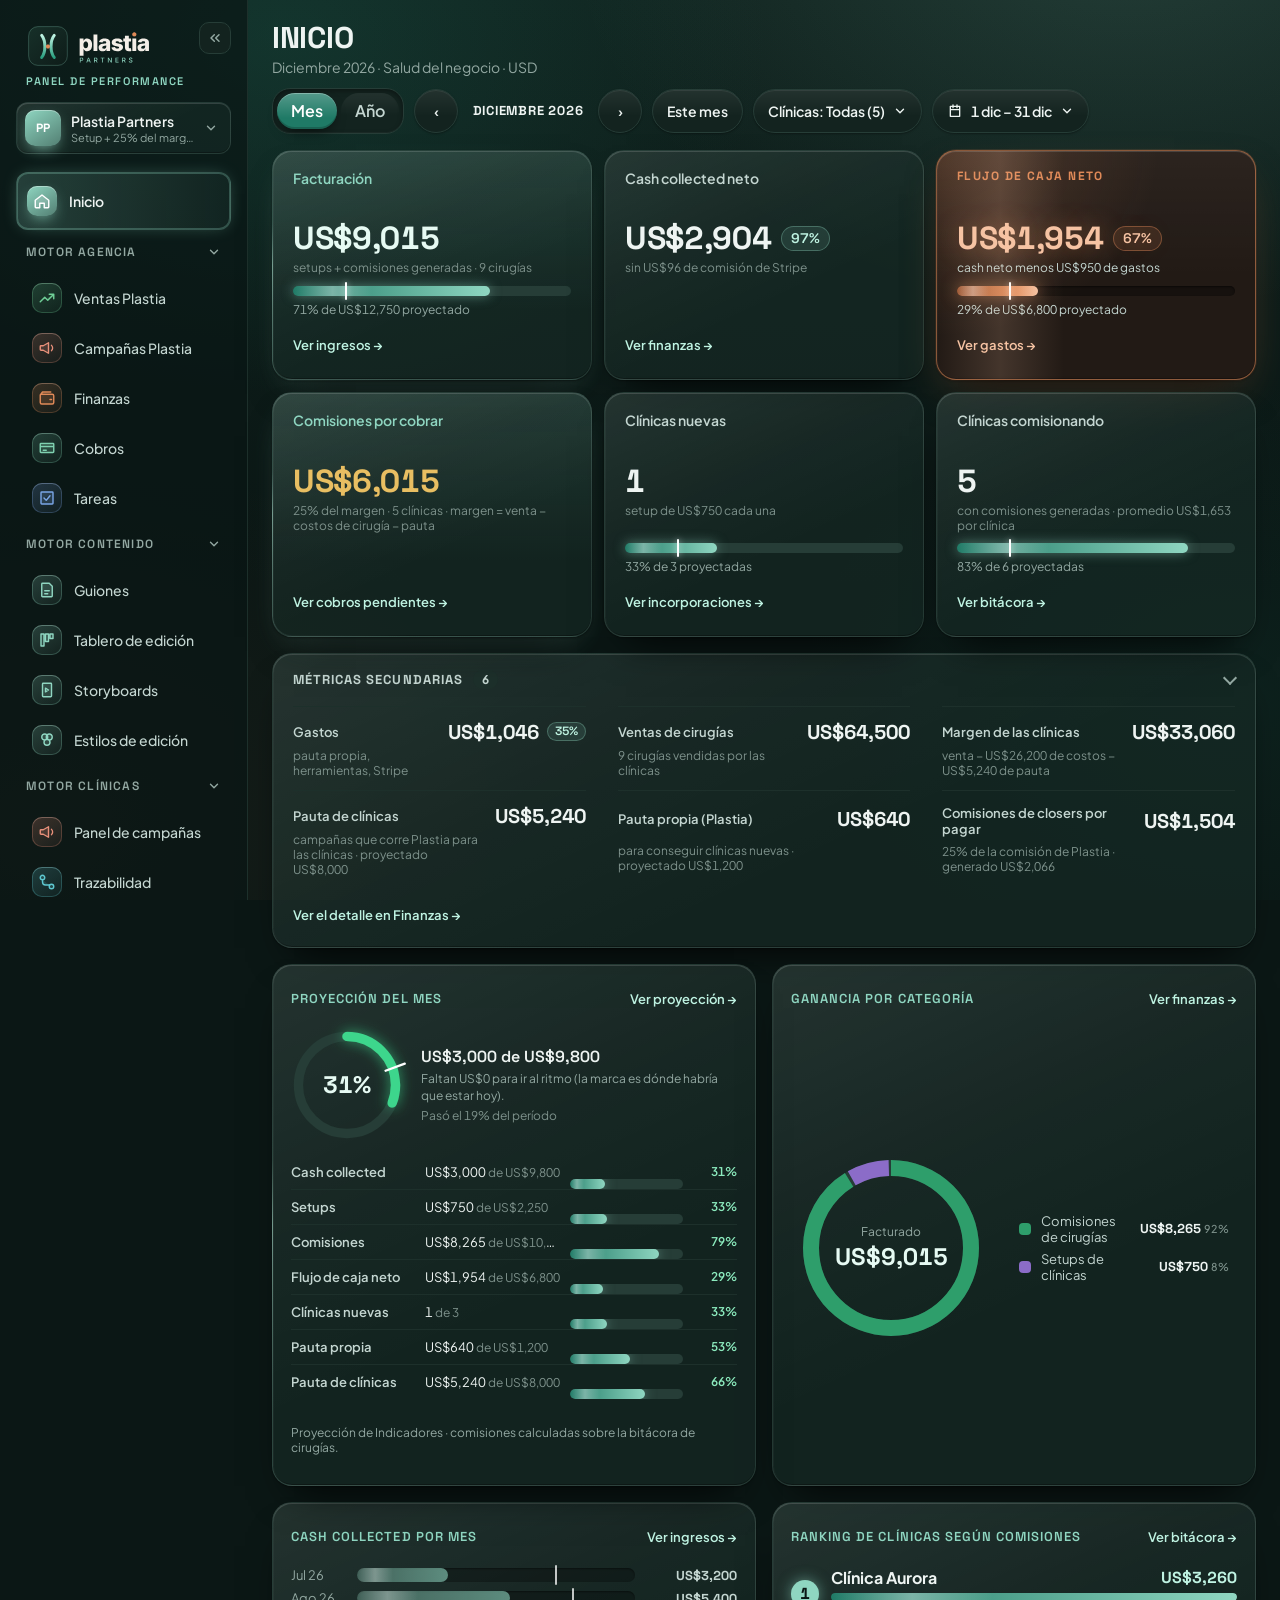
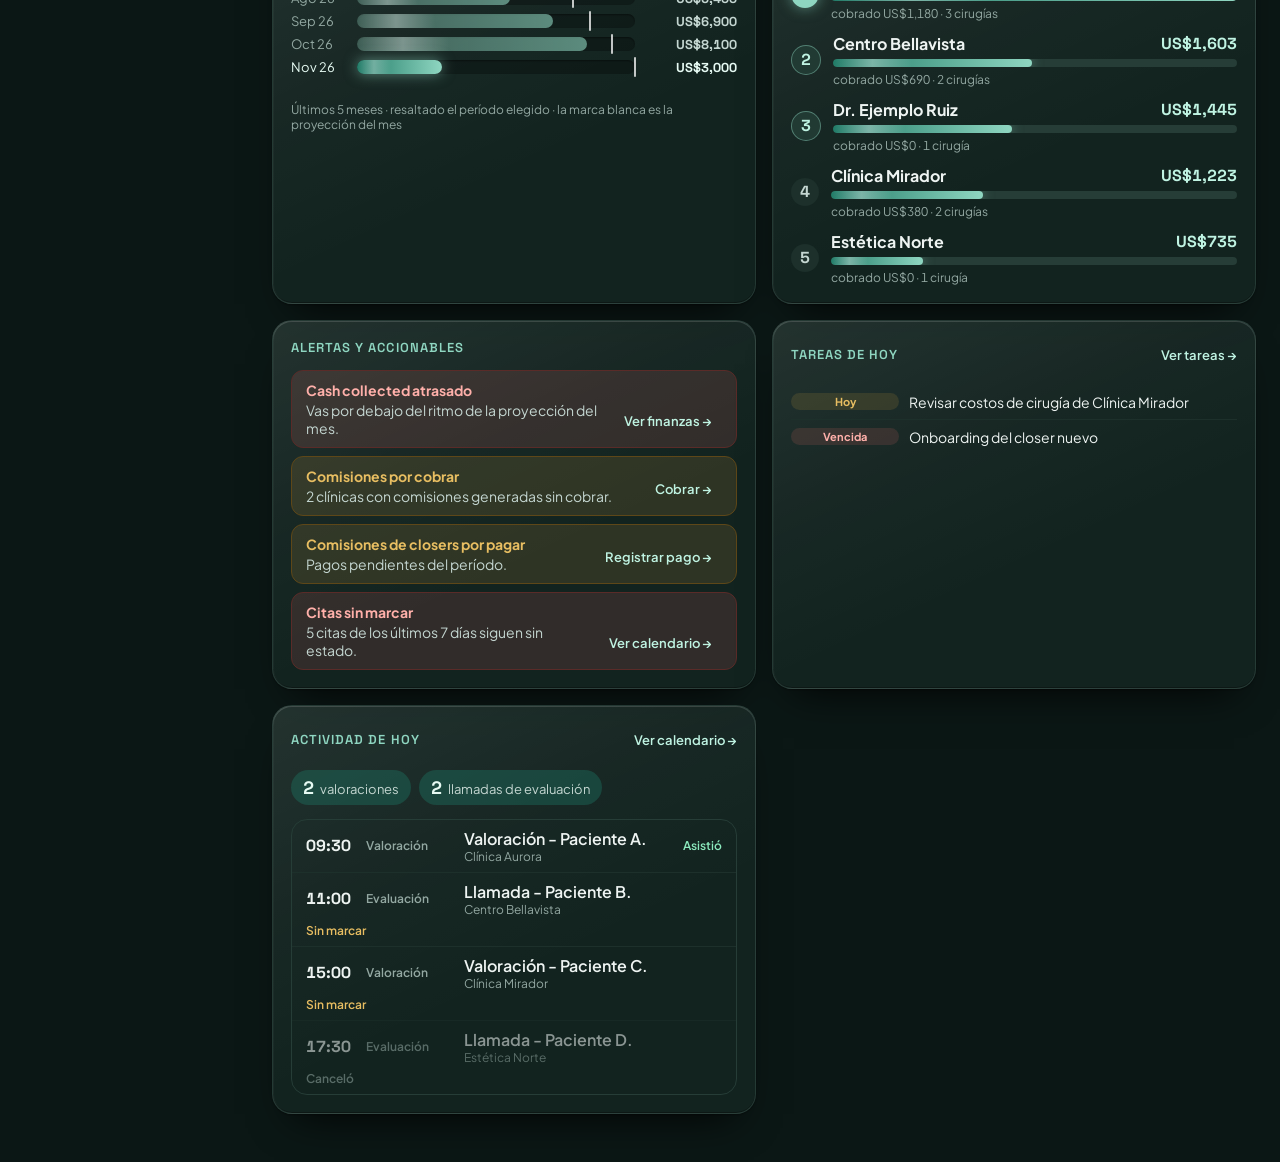
==== commit 866b52da: "Suite completa: dinero, tableros, equipo, fuentes elegibles, monedas y hosting gratis - Ficha de cue" ====
--- a/suite/index.html
+++ b/suite/index.html
@@ -9,7 +9,7 @@
 <link rel="stylesheet" href="https://fonts.googleapis.com/css2?family=Space+Grotesk:wght@500;600;700&family=Plus+Jakarta+Sans:wght@400;500;600;700&display=swap">
 <!-- Un tema por negocio (tools/temas.py): mismo CSS que la suite original, solo cambian los colores -->
 <link rel="stylesheet" id="tema" href="temas/plastia.css">
-<script>try { if (localStorage.getItem('suite_negocio') === 'tpa') document.getElementById('tema').href = 'temas/tpa.css'; } catch (e) { /* sin almacenamiento */ }</script>
+<script src="tema.js"></script>
 </head>
 <body>
 <div class="app">
@@ -24,6 +24,13 @@
 </div>
 <script src="comun.js"></script>
 <script src="negocios.js"></script>
+<script src="panel.js"></script>
+<script src="indicadores.js"></script>
+<script src="agenda.js"></script>
+<script src="ventas.js"></script>
+<script src="dinero.js"></script>
+<script src="tableros.js"></script>
+<script src="equipo.js"></script>
 <script src="app.js"></script>
 </body>
 </html>
--- a/suite/temas/plastia.css
+++ b/suite/temas/plastia.css
@@ -2080,5 +2080,80 @@
 }
 .lateral-logo img, .lateral-logo svg { display: block; height: 44px; width: auto; max-width: 100%; }
 
+/* Variación contra el período anterior (pastilla verde o roja; en el kit original va junto a .kpi) */
+.var { font-family: var(--f-titulo); font-size: 12px; font-weight: 700; padding: 3px 8px; border-radius: 999px; white-space: nowrap; }
+.var.bien { background: var(--verde-fondo); color: var(--verde-texto); }
+.var.mal { background: var(--rojo-fondo); color: var(--rojo-texto); }
+/* Punto de estado (semáforo, filtros, leyendas) */
+.punto { display: inline-block; flex: none; width: 8px; height: 8px; margin-right: 6px; border-radius: 50%; vertical-align: middle; }
+.semaforo-barra { display: flex; gap: 4px; height: 10px; margin-bottom: 14px; border-radius: 999px; overflow: hidden; }
+.semaforo-barra > span { min-width: 6px; border-radius: 999px; }
+.rend-estado[data-estado]::before { content: ''; display: inline-block; width: 7px; height: 7px; margin-right: 6px; border-radius: 50%; background: currentColor; vertical-align: 1px; }
+.btn-sec:disabled { opacity: 0.6; cursor: default; }
+/* Pantalla de ingreso */
+.ingresar { align-items: center; justify-content: center; padding: 16px; }
+.ingresar-caja { width: min(420px, 100%); box-sizing: border-box; }
+.ingresar-google { display: inline-flex; align-items: center; justify-content: center; text-decoration: none; }
+/* Lo oculto con el atributo hidden queda oculto aunque su clase le dé display */
+[hidden] { display: none !important; }
+
+/* Indicadores: un campo por meta (nombre, número con unidad, de dónde sale). Mismos tokens que las tarjetas. */
+.ind-intro { display: flex; flex-wrap: wrap; justify-content: space-between; align-items: flex-start; gap: 8px 24px; }
+.ind-grilla { align-items: stretch; }
+.ind-campo { display: flex; flex-direction: column; gap: 10px; min-width: 0; padding: 14px; border-radius: var(--r); border: 1px solid var(--borde); background: var(--brillo-sup), var(--tarjeta); box-shadow: var(--relieve); transition: border-color 220ms ease-out; }
+.ind-campo[data-guardado], .ind-fila[data-guardado] .ind-input { border-color: var(--menta); }
+.ind-nombre { font-size: 14px; font-weight: 600; color: var(--texto); line-height: 1.35; }
+.ind-fila { display: flex; align-items: center; gap: 10px; margin-top: auto; }
+.ind-fila--celda { justify-content: flex-end; margin: 0; }
+.ind-fila--celda .ind-input { width: 120px; }
+.ind-input { flex: 1; min-width: 0; min-height: 40px; text-align: right; font-family: var(--f-titulo); font-size: 17px; font-weight: 600; font-variant-numeric: tabular-nums; }
+.ind-input[aria-invalid="true"] { border-color: var(--rojo); }
+.ind-unidad { flex: none; min-width: 28px; font-size: 12px; font-weight: 700; color: var(--texto-3); }
+.caja > .fin-h3 + .grilla { margin-top: -4px; }
+
+/* Calendario: bloques de cita por estado (como GHL), mes en grilla y ficha lateral con fondo oscurecido */
+.cal-col-num { font-family: var(--f-titulo); font-size: 22px; line-height: 1.1; }
+.cal-col-cab[data-hoy="si"], .cal-col[data-hoy="si"] { background-color: var(--activo); }
+.cal-col-cab[data-hoy="si"] .cal-col-num { color: var(--menta-claro); }
+.cal-cita { color: var(--texto); background: color-mix(in srgb, var(--menta) 16%, var(--tarjeta)); border: 1px solid color-mix(in srgb, var(--menta) 40%, transparent); }
+.cal-cita[data-estado="asistio"] strong { color: var(--verde-texto); }
+.cal-cita[data-estado="no_asistio"] strong { color: var(--rojo-texto); }
+.cal-cita[data-estado="confirmada"] strong { color: var(--ambar-texto); }
+.cal-cita[data-estado="cancelada"] { opacity: 0.55; background: var(--tarjeta); }
+.cal-cita[data-estado="cancelada"] strong, .cal-cita[data-estado="cancelada"] span { text-decoration: line-through; color: var(--texto-4); }
+.cal-cita[data-val] { box-shadow: inset 0 0 0 1px var(--oro-borde), 0 0 14px -4px rgba(224, 138, 88, 0.7); }
+.cal-mes { display: grid; grid-template-columns: repeat(7, minmax(0, 1fr)); gap: 6px; }
+.cal-mes > span { padding: 4px 6px; font-size: 12px; font-weight: 600; color: var(--texto-3); text-transform: uppercase; }
+.cal-mes-celda { display: flex; flex-direction: column; gap: 4px; min-height: 112px; min-width: 0; padding: 6px; border-radius: var(--r-chico); border: 1px solid var(--borde); background: var(--hundido); }
+.cal-mes-celda[data-fuera] { opacity: 0.35; }
+.cal-mes-celda[data-hoy="si"] { border-color: var(--menta); }
+.cal-mes-celda .cal-cita { min-height: 34px; }
+.cal-velo { position: fixed; inset: 0; z-index: 61; background: rgba(0, 0, 0, 0.55); animation: velo-entra 200ms ease-out; }
+.ficha-cita { border-left: 1px solid var(--borde-fuerte); animation: ficha-entra 260ms var(--mov); }
+.ficha-cita .fc-cabeza { align-items: flex-start; }
+@keyframes velo-entra { from { opacity: 0; } }
+@keyframes ficha-entra { from { transform: translateX(24px); opacity: 0; } }
+@media (prefers-reduced-motion: reduce) { .cal-velo, .ficha-cita { animation: none; } }
+
+/* Seguimientos: columnas por fecha del próximo contacto (4 por fila, como el original) */
+.seg-cols { display: grid; grid-template-columns: repeat(4, minmax(0, 1fr)); gap: 12px; align-items: start; }
+.seg-col { gap: 10px; padding: 14px; }
+.seg-col-cab { display: flex; justify-content: space-between; align-items: center; padding-bottom: 8px; border-bottom: 2px solid var(--color); }
+.seg-card { display: flex; flex-direction: column; gap: 6px; padding: 12px; border-radius: var(--r); border: 1px solid var(--borde); background: var(--brillo-sup), var(--tarjeta); box-shadow: var(--relieve); }
+.seg-nota { margin: 0; font-size: 13px; color: var(--texto-2); display: -webkit-box; -webkit-line-clamp: 3; -webkit-box-orient: vertical; overflow: hidden; }
+.seg-abrir { min-height: 36px; padding: 0 12px; font-size: 13px; }
+@media (max-width: 1100px) { .seg-cols { grid-template-columns: repeat(2, minmax(0, 1fr)); } }
+@media (max-width: 560px) { .seg-cols { grid-template-columns: 1fr; } }
+/* Opción elegida: fondo de acento y texto blanco (regla del kit) */
+.ficha-cita .e94[aria-pressed="true"] { background: var(--acento) !important; border-color: transparent !important; color: #FFFFFF !important; }
+
+/* Contactos: lista de filas (nombre · cuenta), como el original */
+.ct-lista { display: flex; flex-direction: column; gap: 6px; max-width: 760px; }
+.ct-fila { display: flex; align-items: center; gap: 8px; min-height: 40px; padding: 8px 12px; border-radius: 10px; border: 1px solid var(--borde); background: var(--tarjeta); color: var(--texto); font: inherit; font-size: 14px; text-align: left; cursor: pointer; }
+.ct-fila strong { font-weight: 600; }
+.ct-fila .rend-estado { margin-left: auto; }
+.ct-fila:hover { border-color: var(--borde-fuerte); background: var(--activo); }
+.cal-paso .fin-boton { margin-left: 8px; }
+
 /* Luces del fondo de este negocio (las del original usan el verde de estado como luz) */
 .app::before { background: radial-gradient(900px 620px at 88% -8%, rgba(143, 214, 193, 0.15), transparent 62%), radial-gradient(760px 560px at 22% 4%, rgba(31, 122, 102, 0.22), transparent 64%), radial-gradient(820px 640px at 4% 92%, rgba(224, 138, 88, 0.06), transparent 60%), radial-gradient(700px 520px at 96% 78%, rgba(31, 122, 102, 0.1), transparent 62%), linear-gradient(180deg, #10221E, #0B1715 65%); }
